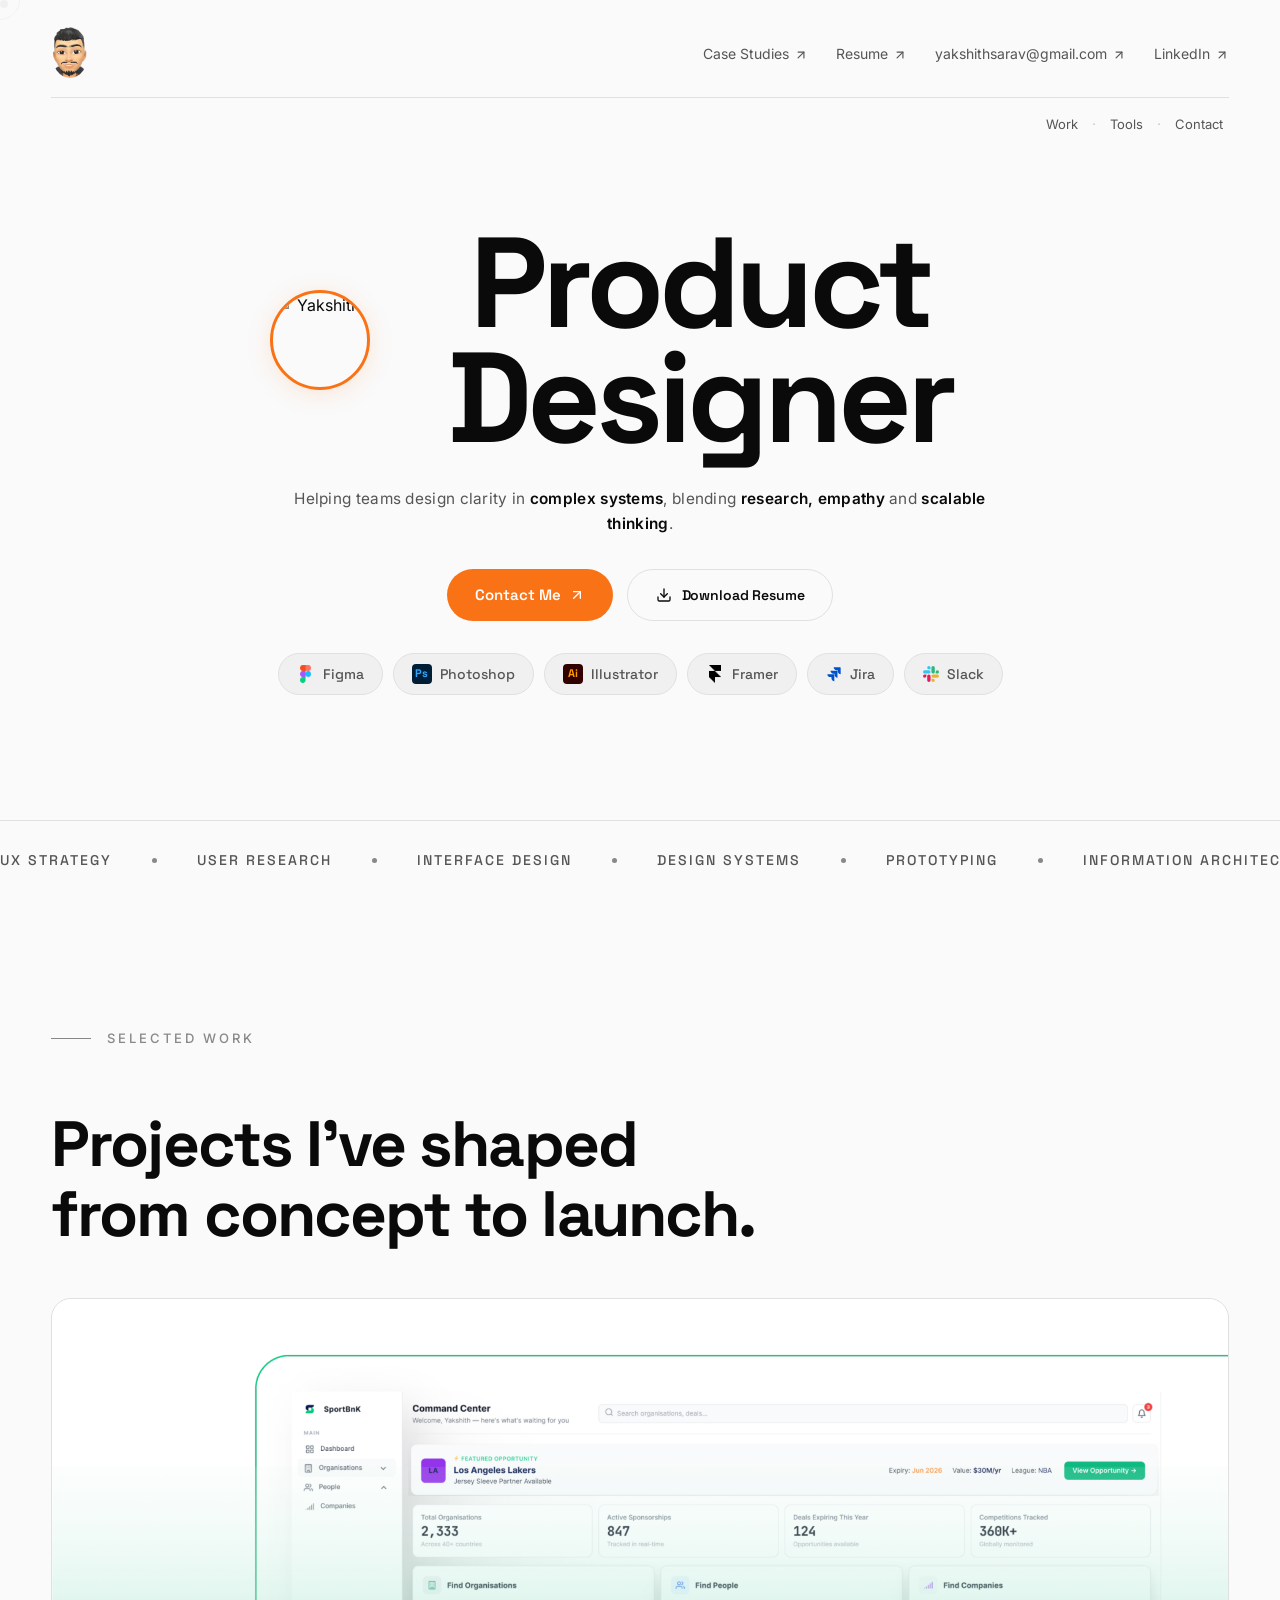
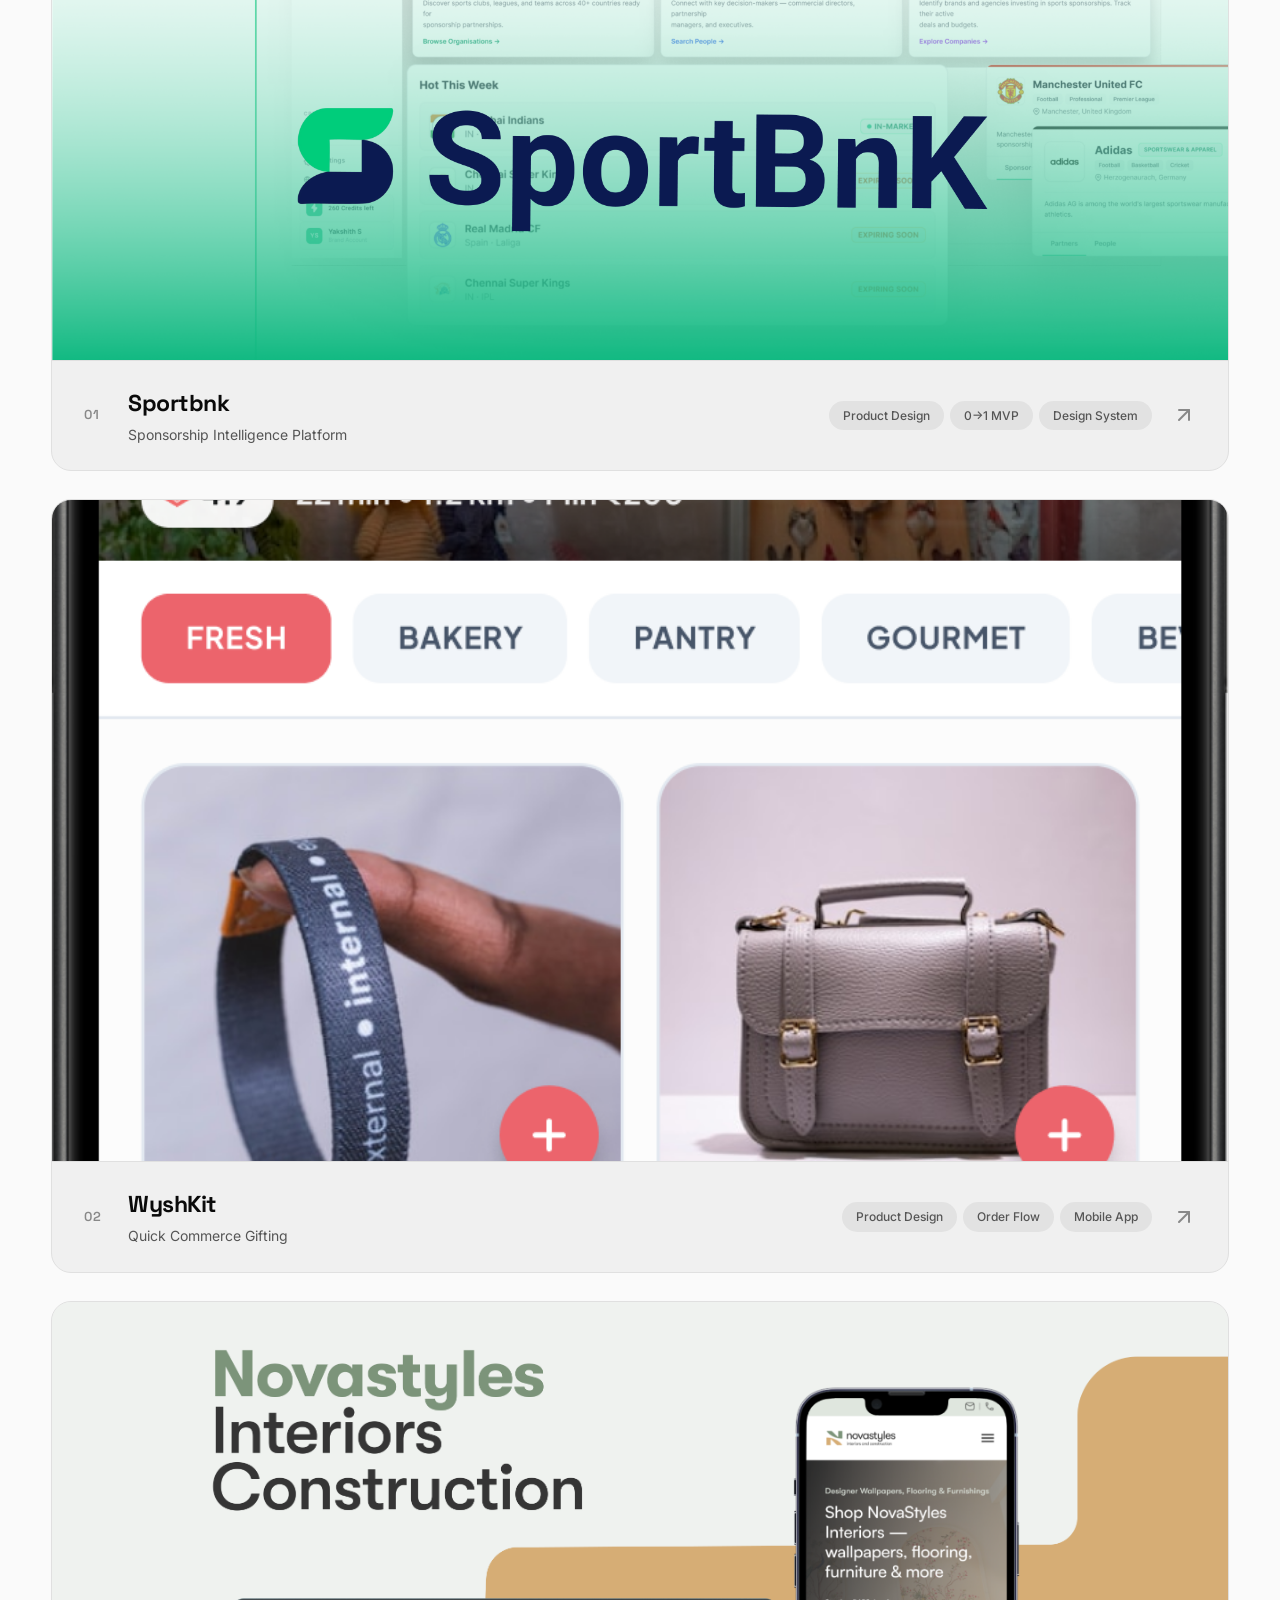
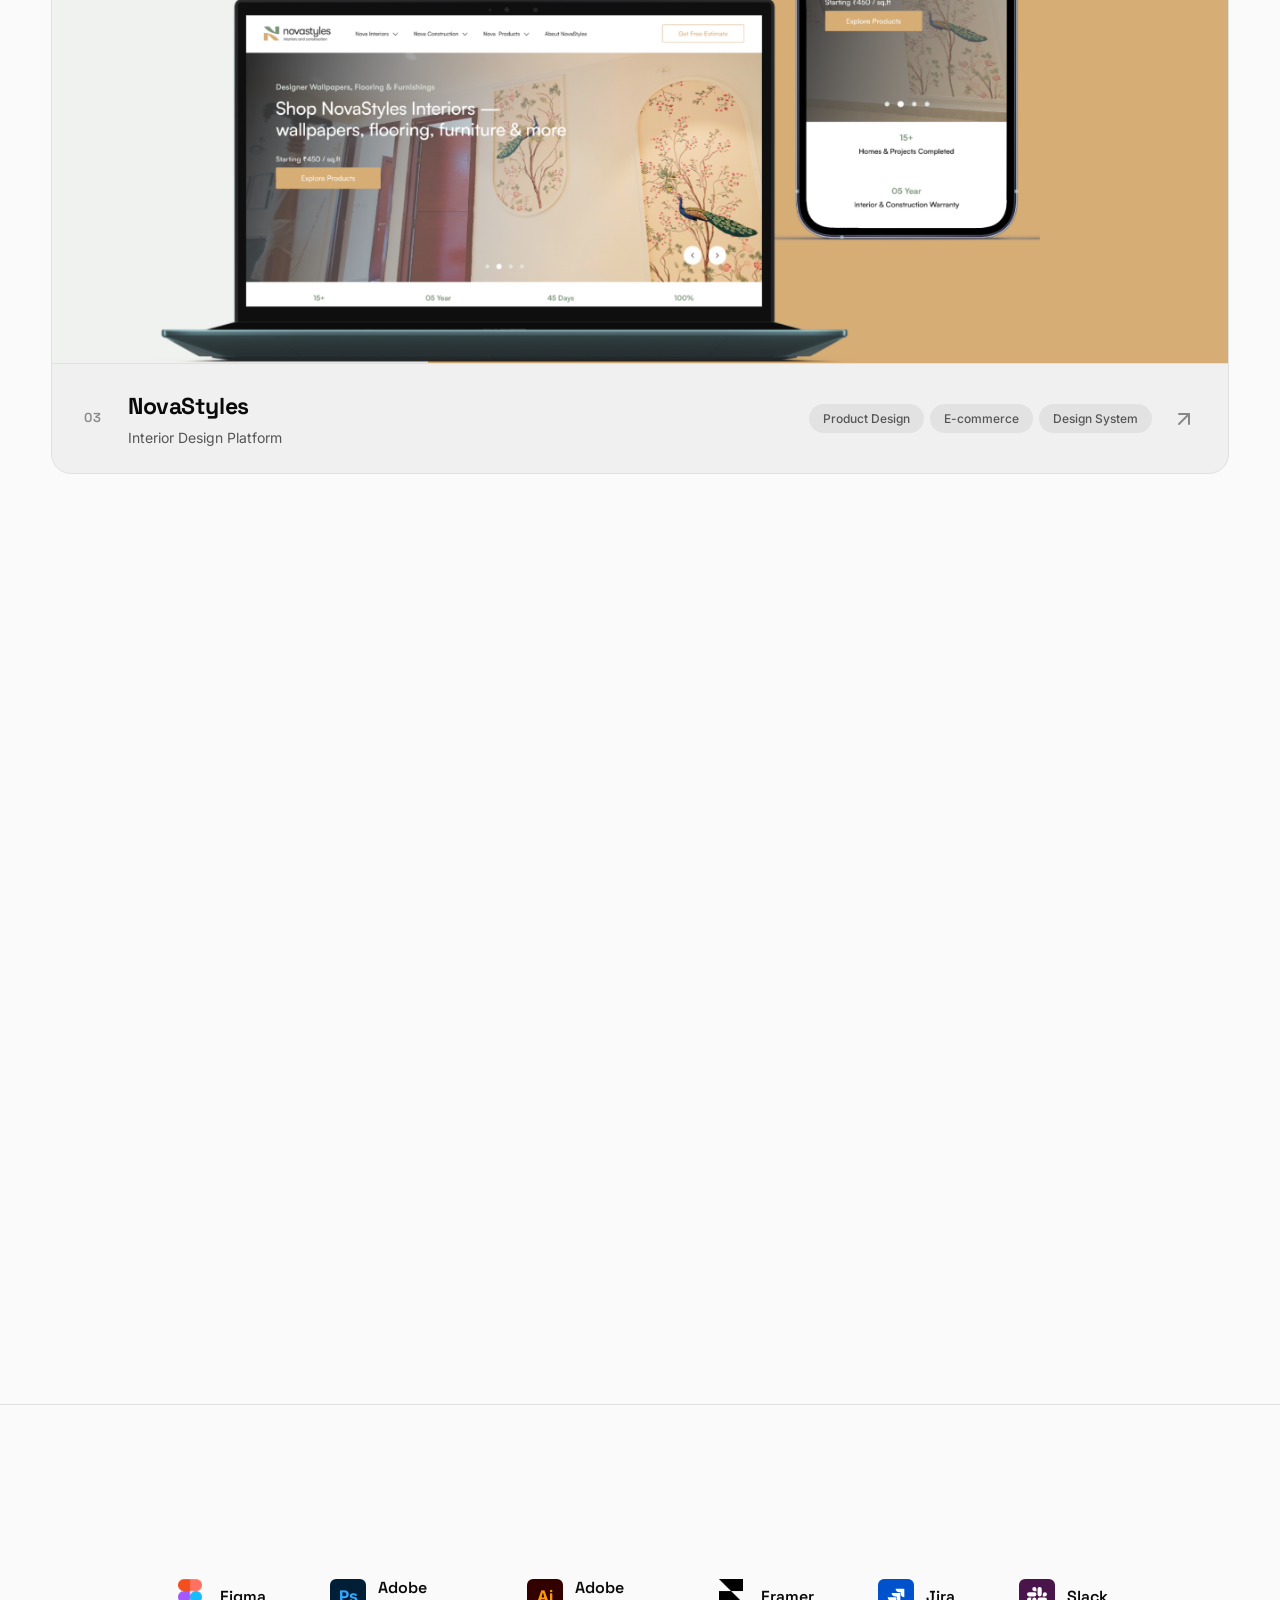
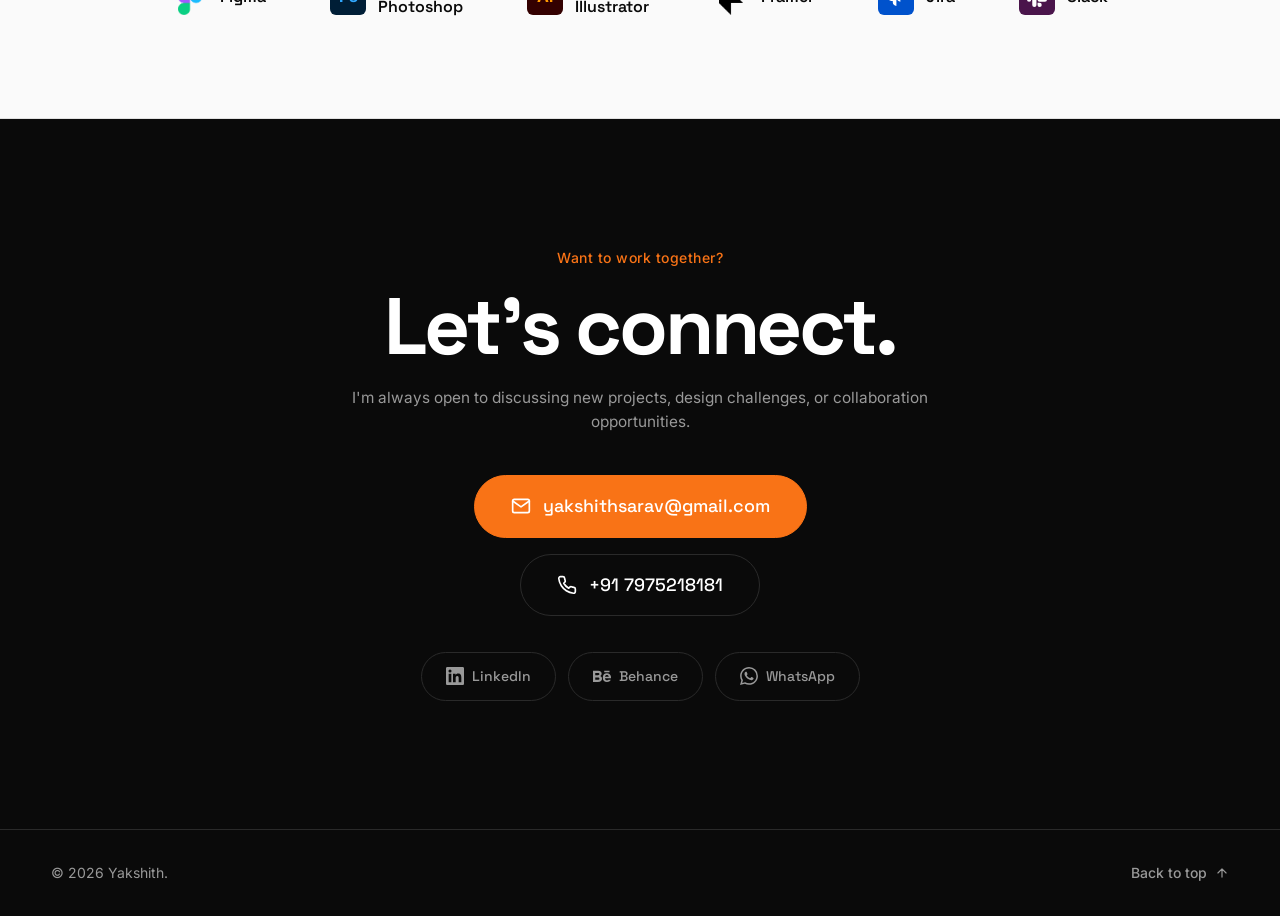
==== index.html @ ed8ef56d "feat(portfolio): overhaul redesign with minimalist layout, orange accent, inline hero, and centraliz" ====
<!DOCTYPE html>
<html lang="en">
<head>
  <meta charset="UTF-8">
  <meta name="viewport" content="width=device-width, initial-scale=1.0">
  <title>Yakshith — Product Designer</title>
  <meta name="description" content="Yakshith is a Product Designer with 2+ years of experience owning end-to-end UX for B2C platforms, dashboards, and responsive web products.">
  <meta name="keywords" content="Product Designer, UX Designer, Visual Designer, UI Designer, Yakshith, Portfolio">
  <meta name="author" content="Yakshith">

  <meta property="og:title" content="Yakshith — Product Designer">
  <meta property="og:description" content="Product Designer with 2+ years of experience in end-to-end UX for B2C platforms.">
  <meta property="og:type" content="website">

  <link rel="preconnect" href="https://fonts.googleapis.com">
  <link rel="preconnect" href="https://fonts.gstatic.com" crossorigin>
  <link href="https://fonts.googleapis.com/css2?family=Inter:wght@300;400;500;600&family=Space+Grotesk:wght@400;500;600;700&display=swap" rel="stylesheet">

  <link rel="stylesheet" href="style.css">
</head>
<body>

  <!-- Page Loader -->
  <div class="page-loader" id="pageLoader">
    <span class="page-loader__text">Yakshith.</span>
  </div>

  <!-- Custom Cursor -->
  <div class="cursor-dot" id="cursorDot"></div>
  <div class="cursor-ring" id="cursorRing"></div>

  <!-- ═══ NAVIGATION ═══ -->
  <nav class="nav" id="nav">
    <div class="container">
      <div class="nav__top">
        <div class="nav__logo-wrap">
          <a href="#" class="nav__logo" aria-label="Yakshith - Home">
            <img src="assets/Yakshith logo.png" alt="Yakshith" class="nav__logo-icon" width="38" height="38">
          </a>
          <!-- Logo Hover Popup -->
          <div class="nav__profile-popup">
            <div class="popup__header">
              <img src="assets/profile.png" alt="Yakshith" class="popup__photo">
              <div class="popup__info">
                <span class="popup__name">Yakshith</span>
                <span class="popup__role">Product Designer</span>
              </div>
            </div>
            <div class="popup__details">
              <div class="popup__detail">
                <span class="popup__detail-label">Location</span>
                <span class="popup__detail-value">Bengaluru, India</span>
              </div>
              <div class="popup__detail">
                <span class="popup__detail-label">Experience</span>
                <span class="popup__detail-value">2+ Years</span>
              </div>
            </div>
            <div class="popup__companies">
              <span class="popup__companies-label">Software Skills</span>
              <div class="popup__company-tags">
                <span>Figma</span>
                <span>Photoshop</span>
                <span>Illustrator</span>
                <span>Framer</span>
                <span>Jira</span>
                <span>Slack</span>
              </div>
            </div>
          </div>
        </div>
        <div class="nav__ctas">
          <a href="#work" class="nav__cta-link">
            Case Studies
            <svg xmlns="http://www.w3.org/2000/svg" width="14" height="14" viewBox="0 0 24 24" fill="none" stroke="currentColor" stroke-width="2" stroke-linecap="round" stroke-linejoin="round"><line x1="7" y1="17" x2="17" y2="7"/><polyline points="7 7 17 7 17 17"/></svg>
          </a>
          <a href="https://drive.google.com/file/d/1QNExzb_LPTb4QKpcmKx3EN8YPF4ycZrO/view?usp=drivesdk" target="_blank" class="nav__cta-link">
            Resume
            <svg xmlns="http://www.w3.org/2000/svg" width="14" height="14" viewBox="0 0 24 24" fill="none" stroke="currentColor" stroke-width="2" stroke-linecap="round" stroke-linejoin="round"><line x1="7" y1="17" x2="17" y2="7"/><polyline points="7 7 17 7 17 17"/></svg>
          </a>
          <a href="mailto:yakshithsarav@gmail.com" class="nav__cta-link">
            yakshithsarav@gmail.com
            <svg xmlns="http://www.w3.org/2000/svg" width="14" height="14" viewBox="0 0 24 24" fill="none" stroke="currentColor" stroke-width="2" stroke-linecap="round" stroke-linejoin="round"><line x1="7" y1="17" x2="17" y2="7"/><polyline points="7 7 17 7 17 17"/></svg>
          </a>
          <a href="https://www.linkedin.com/in/yakshith-saravu/" target="_blank" class="nav__cta-link">
            LinkedIn
            <svg xmlns="http://www.w3.org/2000/svg" width="14" height="14" viewBox="0 0 24 24" fill="none" stroke="currentColor" stroke-width="2" stroke-linecap="round" stroke-linejoin="round"><line x1="7" y1="17" x2="17" y2="7"/><polyline points="7 7 17 7 17 17"/></svg>
          </a>
        </div>
        <button class="nav__mobile-toggle" id="mobileToggle" aria-label="Toggle menu">
          <span></span><span></span><span></span>
        </button>
      </div>
      <div class="nav__secondary">
        <div class="nav__sec-spacer"></div>
        <div class="nav__sec-links">
          <a href="#work" class="nav__sec-link">Work</a>
          <span class="nav__sec-dot">·</span>
          <a href="#tools" class="nav__sec-link">Tools</a>
          <span class="nav__sec-dot">·</span>
          <a href="#contact" class="nav__sec-link">Contact</a>
        </div>
      </div>
    </div>
  </nav>

  <!-- Mobile Menu -->
  <div class="mobile-menu" id="mobileMenu">
    <a href="#work">Work</a>
    <a href="#tools">Tools</a>
    <a href="#contact">Contact</a>
    <a href="https://drive.google.com/file/d/1QNExzb_LPTb4QKpcmKx3EN8YPF4ycZrO/view?usp=drivesdk" target="_blank" class="mobile-menu__resume">
      <svg xmlns="http://www.w3.org/2000/svg" width="20" height="20" viewBox="0 0 24 24" fill="none" stroke="currentColor" stroke-width="2" stroke-linecap="round" stroke-linejoin="round"><line x1="7" y1="17" x2="17" y2="7"/><polyline points="7 7 17 7 17 17"/></svg>
      View Resume
    </a>
  </div>

  <!-- ═══ HERO SECTION ═══ -->
  <section class="hero" id="hero">
    <div class="hero__content">
      <div class="hero__intro">
        <!-- 1. Avatar + Title inline -->
        <div class="hero__headline">
          <div class="hero__avatar">
            <img src="assets/profile.png" alt="Yakshith" class="hero__avatar-img">
          </div>
          <h1 class="hero__title">Product Designer</h1>
        </div>
        <!-- 2. Paragraph -->
        <p class="hero__tagline">Helping teams design clarity in <strong>complex systems</strong>, blending <strong>research, empathy</strong> and <strong>scalable thinking</strong>.</p>
        <!-- 4. CTAs -->
        <div class="hero__ctas">
          <a href="#contact" class="hero__cta-primary">
            Contact Me
            <svg xmlns="http://www.w3.org/2000/svg" width="16" height="16" viewBox="0 0 24 24" fill="none" stroke="currentColor" stroke-width="2" stroke-linecap="round" stroke-linejoin="round"><line x1="7" y1="17" x2="17" y2="7"/><polyline points="7 7 17 7 17 17"/></svg>
          </a>
          <a href="https://drive.google.com/file/d/1QNExzb_LPTb4QKpcmKx3EN8YPF4ycZrO/view?usp=drivesdk" target="_blank" class="hero__cta-resume">
            <svg xmlns="http://www.w3.org/2000/svg" width="16" height="16" viewBox="0 0 24 24" fill="none" stroke="currentColor" stroke-width="2" stroke-linecap="round" stroke-linejoin="round"><path d="M21 15v4a2 2 0 01-2 2H5a2 2 0 01-2-2v-4"/><polyline points="7 10 12 15 17 10"/><line x1="12" y1="15" x2="12" y2="3"/></svg>
            Download Resume
          </a>
        </div>
        <!-- 5. Software Skills -->
        <div class="hero__skills-row">
          <span class="hero__skill-pill">
            <img src="from me/Figma.png" alt="" class="hero__skill-icon"> Figma
          </span>
          <span class="hero__skill-pill">
            <span class="hero__skill-badge" style="background:#001E36;"><span style="color:#31A8FF;font-weight:700;font-size:11px;">Ps</span></span>
            Photoshop
          </span>
          <span class="hero__skill-pill">
            <span class="hero__skill-badge" style="background:#330000;"><span style="color:#FF9A00;font-weight:700;font-size:11px;">Ai</span></span>
            Illustrator
          </span>
          <span class="hero__skill-pill">
            <img src="from me/framer_symbol.svg.png" alt="" class="hero__skill-icon"> Framer
          </span>
          <span class="hero__skill-pill">
            <svg class="hero__skill-svg" width="16" height="16" viewBox="0 0 24 24" fill="#0052CC"><path d="M11.53 2c0 2.4 1.97 4.35 4.35 4.35h1.78v1.7c0 2.4 1.94 4.34 4.34 4.35V2.84a.84.84 0 00-.84-.84H11.53zM6.77 7.17c0 2.39 1.97 4.34 4.35 4.34h1.78v1.71c0 2.4 1.94 4.34 4.34 4.35V7.97a.84.84 0 00-.83-.8H6.77zM2 12.31c0 2.4 1.97 4.35 4.35 4.35h1.78v1.71c.01 2.39 1.95 4.34 4.35 4.34v-9.57a.84.84 0 00-.84-.83H2z"/></svg>
            Jira
          </span>
          <span class="hero__skill-pill">
            <svg class="hero__skill-svg" width="16" height="16" viewBox="0 0 24 24"><path fill="#E01E5A" d="M5.042 15.165a2.528 2.528 0 01-2.52 2.523A2.528 2.528 0 010 15.165a2.527 2.527 0 012.522-2.52h2.52v2.52zm1.271 0a2.527 2.527 0 012.521-2.52 2.527 2.527 0 012.521 2.52v6.313A2.528 2.528 0 018.834 24a2.528 2.528 0 01-2.521-2.522v-6.313z"/><path fill="#36C5F0" d="M8.834 5.042a2.528 2.528 0 01-2.521-2.52A2.528 2.528 0 018.834 0a2.528 2.528 0 012.521 2.522v2.52H8.834zm0 1.271a2.528 2.528 0 012.521 2.521 2.528 2.528 0 01-2.521 2.521H2.522A2.528 2.528 0 010 8.834a2.528 2.528 0 012.522-2.521h6.312z"/><path fill="#2EB67D" d="M18.956 8.834a2.528 2.528 0 012.522-2.521A2.528 2.528 0 0124 8.834a2.528 2.528 0 01-2.522 2.521h-2.522V8.834zm-1.268 0a2.528 2.528 0 01-2.523 2.521 2.527 2.527 0 01-2.52-2.521V2.522A2.527 2.527 0 0115.165 0a2.528 2.528 0 012.523 2.522v6.312z"/><path fill="#ECB22E" d="M15.165 18.956a2.528 2.528 0 012.523 2.522A2.528 2.528 0 0115.165 24a2.527 2.527 0 01-2.52-2.522v-2.522h2.52zm0-1.268a2.527 2.527 0 01-2.52-2.523 2.526 2.526 0 012.52-2.52h6.313A2.527 2.527 0 0124 15.165a2.528 2.528 0 01-2.522 2.523h-6.313z"/></svg>
            Slack
          </span>
        </div>
      </div>
    </div>

    <!-- Marquee INSIDE the hero viewport -->
    <div class="hero__marquee">
      <div class="marquee__track">
        <div class="marquee__content">
          <span class="marquee__item">UX Strategy</span>
          <span class="marquee__dot"></span>
          <span class="marquee__item">User Research</span>
          <span class="marquee__dot"></span>
          <span class="marquee__item">Interface Design</span>
          <span class="marquee__dot"></span>
          <span class="marquee__item">Design Systems</span>
          <span class="marquee__dot"></span>
          <span class="marquee__item">Prototyping</span>
          <span class="marquee__dot"></span>
          <span class="marquee__item">Information Architecture</span>
          <span class="marquee__dot"></span>
          <span class="marquee__item">Usability Testing</span>
          <span class="marquee__dot"></span>
          <span class="marquee__item">Visual Design</span>
          <span class="marquee__dot"></span>
          <span class="marquee__item">Responsive Design</span>
          <span class="marquee__dot"></span>
          <span class="marquee__item">Figma</span>
          <span class="marquee__dot"></span>
        </div>
        <div class="marquee__content" aria-hidden="true">
          <span class="marquee__item">UX Strategy</span>
          <span class="marquee__dot"></span>
          <span class="marquee__item">User Research</span>
          <span class="marquee__dot"></span>
          <span class="marquee__item">Interface Design</span>
          <span class="marquee__dot"></span>
          <span class="marquee__item">Design Systems</span>
          <span class="marquee__dot"></span>
          <span class="marquee__item">Prototyping</span>
          <span class="marquee__dot"></span>
          <span class="marquee__item">Information Architecture</span>
          <span class="marquee__dot"></span>
          <span class="marquee__item">Usability Testing</span>
          <span class="marquee__dot"></span>
          <span class="marquee__item">Visual Design</span>
          <span class="marquee__dot"></span>
          <span class="marquee__item">Responsive Design</span>
          <span class="marquee__dot"></span>
          <span class="marquee__item">Figma</span>
          <span class="marquee__dot"></span>
        </div>
      </div>
    </div>
  </section>



  <!-- ═══ WORK / PROJECTS SECTION ═══ -->
  <section class="section work" id="work">
    <div class="container">
      <div class="section__label reveal">Selected Work</div>
      <h2 class="section__heading reveal reveal-delay-1">
        Projects I've shaped<br>from concept to launch.
      </h2>
    </div>

    <!-- Full-width stacked project showcase -->
    <div class="container">

      <!-- 01 — Sportbnk -->
      <a href="sportbnk.html" class="work__project reveal" id="project-sportbnk">
        <div class="work__project-thumb">
          <img src="assets/projects/sportbnk-thumb.png" alt="Sportbnk" loading="lazy">
        </div>
        <div class="work__project-meta">
          <span class="work__project-num">01</span>
          <div class="work__project-details">
            <h3 class="work__project-name">Sportbnk</h3>
            <p class="work__project-desc">Sponsorship Intelligence Platform</p>
          </div>
          <div class="work__project-tags">
            <span>Product Design</span>
            <span>0→1 MVP</span>
            <span>Design System</span>
          </div>
          <svg class="work__project-arrow" xmlns="http://www.w3.org/2000/svg" width="24" height="24" viewBox="0 0 24 24" fill="none" stroke="currentColor" stroke-width="2" stroke-linecap="round" stroke-linejoin="round"><line x1="7" y1="17" x2="17" y2="7"/><polyline points="7 7 17 7 17 17"/></svg>
        </div>
      </a>

      <!-- 02 — WyshKit -->
      <a href="wyshkit.html" class="work__project reveal" id="project-wyshkit">
        <div class="work__project-thumb">
          <img src="assets/Wyshkit/Frame 564.png" alt="WyshKit" loading="lazy">
        </div>
        <div class="work__project-meta">
          <span class="work__project-num">02</span>
          <div class="work__project-details">
            <h3 class="work__project-name">WyshKit</h3>
            <p class="work__project-desc">Quick Commerce Gifting</p>
          </div>
          <div class="work__project-tags">
            <span>Product Design</span>
            <span>Order Flow</span>
            <span>Mobile App</span>
          </div>
          <svg class="work__project-arrow" xmlns="http://www.w3.org/2000/svg" width="24" height="24" viewBox="0 0 24 24" fill="none" stroke="currentColor" stroke-width="2" stroke-linecap="round" stroke-linejoin="round"><line x1="7" y1="17" x2="17" y2="7"/><polyline points="7 7 17 7 17 17"/></svg>
        </div>
      </a>

      <!-- 03 — NovaStyles -->
      <a href="novastyles.html" class="work__project reveal" id="project-novastyles">
        <div class="work__project-thumb">
          <img src="novastyles/Frame 399.png" alt="NovaStyles" loading="lazy">
        </div>
        <div class="work__project-meta">
          <span class="work__project-num">03</span>
          <div class="work__project-details">
            <h3 class="work__project-name">NovaStyles</h3>
            <p class="work__project-desc">Interior Design Platform</p>
          </div>
          <div class="work__project-tags">
            <span>Product Design</span>
            <span>E-commerce</span>
            <span>Design System</span>
          </div>
          <svg class="work__project-arrow" xmlns="http://www.w3.org/2000/svg" width="24" height="24" viewBox="0 0 24 24" fill="none" stroke="currentColor" stroke-width="2" stroke-linecap="round" stroke-linejoin="round"><line x1="7" y1="17" x2="17" y2="7"/><polyline points="7 7 17 7 17 17"/></svg>
        </div>
      </a>

      <!-- 04 — Globethrough -->
      <a href="globethrough.html" class="work__project reveal" id="project-globethrough">
        <div class="work__project-thumb">
          <img src="from me/Globethrough/ddd.png" alt="Globethrough" loading="lazy">
        </div>
        <div class="work__project-meta">
          <span class="work__project-num">04</span>
          <div class="work__project-details">
            <h3 class="work__project-name">Globethrough</h3>
            <p class="work__project-desc">Flight Booking Experience</p>
          </div>
          <div class="work__project-tags">
            <span>User Research</span>
            <span>Booking Flow</span>
            <span>Usability Testing</span>
          </div>
          <svg class="work__project-arrow" xmlns="http://www.w3.org/2000/svg" width="24" height="24" viewBox="0 0 24 24" fill="none" stroke="currentColor" stroke-width="2" stroke-linecap="round" stroke-linejoin="round"><line x1="7" y1="17" x2="17" y2="7"/><polyline points="7 7 17 7 17 17"/></svg>
        </div>
      </a>

    </div>
  </section>

  <!-- ═══ TOOLS / SOFTWARE SECTION ═══ -->
  <section class="section tools-section" id="tools">
    <div class="container">
      <p class="tools__label reveal">Softwares I've worked on</p>
      <div class="tools__grid reveal reveal-delay-1">

        <div class="tool-item">
          <img src="from me/Figma.png" alt="Figma" class="tool-item__icon">
          <span class="tool-item__name">Figma</span>
        </div>

        <div class="tool-item">
          <div class="tool-item__badge" style="background: #001E36;">
            <span style="color: #31A8FF; font-weight: 700; font-size: 16px;">Ps</span>
          </div>
          <span class="tool-item__name">Adobe<br>Photoshop</span>
        </div>

        <div class="tool-item">
          <div class="tool-item__badge" style="background: #330000;">
            <span style="color: #FF9A00; font-weight: 700; font-size: 16px;">Ai</span>
          </div>
          <span class="tool-item__name">Adobe<br>Illustrator</span>
        </div>

        <div class="tool-item">
          <img src="from me/framer_symbol.svg.png" alt="Framer" class="tool-item__icon">
          <span class="tool-item__name">Framer</span>
        </div>

        <div class="tool-item">
          <div class="tool-item__badge" style="background: #0052CC;">
            <svg width="20" height="20" viewBox="0 0 24 24" fill="white"><path d="M11.53 2c0 2.4 1.97 4.35 4.35 4.35h1.78v1.7c0 2.4 1.94 4.34 4.34 4.35V2.84a.84.84 0 00-.84-.84H11.53zM6.77 7.17c0 2.39 1.97 4.34 4.35 4.34h1.78v1.71c0 2.4 1.94 4.34 4.34 4.35V7.97a.84.84 0 00-.83-.8H6.77zM2 12.31c0 2.4 1.97 4.35 4.35 4.35h1.78v1.71c.01 2.39 1.95 4.34 4.35 4.34v-9.57a.84.84 0 00-.84-.83H2z"/></svg>
          </div>
          <span class="tool-item__name">Jira</span>
        </div>

        <div class="tool-item">
          <div class="tool-item__badge" style="background: #4A154B;">
            <svg width="20" height="20" viewBox="0 0 24 24" fill="white"><path d="M5.042 15.165a2.528 2.528 0 01-2.52 2.523A2.528 2.528 0 010 15.165a2.527 2.527 0 012.522-2.52h2.52v2.52zm1.271 0a2.527 2.527 0 012.521-2.52 2.527 2.527 0 012.521 2.52v6.313A2.528 2.528 0 018.834 24a2.528 2.528 0 01-2.521-2.522v-6.313zM8.834 5.042a2.528 2.528 0 01-2.521-2.52A2.528 2.528 0 018.834 0a2.528 2.528 0 012.521 2.522v2.52H8.834zm0 1.271a2.528 2.528 0 012.521 2.521 2.528 2.528 0 01-2.521 2.521H2.522A2.528 2.528 0 010 8.834a2.528 2.528 0 012.522-2.521h6.312zm10.122 2.521a2.528 2.528 0 012.522-2.521A2.528 2.528 0 0124 8.834a2.528 2.528 0 01-2.522 2.521h-2.522V8.834zm-1.268 0a2.528 2.528 0 01-2.523 2.521 2.527 2.527 0 01-2.52-2.521V2.522A2.527 2.527 0 0115.165 0a2.528 2.528 0 012.523 2.522v6.312zm-2.523 10.122a2.528 2.528 0 012.523 2.522A2.528 2.528 0 0115.165 24a2.527 2.527 0 01-2.52-2.522v-2.522h2.52zm0-1.268a2.527 2.527 0 01-2.52-2.523 2.526 2.526 0 012.52-2.52h6.313A2.527 2.527 0 0124 15.165a2.528 2.528 0 01-2.522 2.523h-6.313z"/></svg>
          </div>
          <span class="tool-item__name">Slack</span>
        </div>

      </div>
    </div>
  </section>



  <!-- ═══ CONTACT SECTION ═══ -->
  <section class="section contact" id="contact">
    <div class="container">
      <div class="contact__center reveal">
        <p class="contact__label">Want to work together?</p>
        <h2 class="contact__heading">Let's connect.</h2>
        <p class="contact__sub">I'm always open to discussing new projects, design challenges, or collaboration opportunities.</p>
        <div class="contact__links">
          <a href="mailto:yakshithsarav@gmail.com" class="contact__link contact__link--primary">
            <svg xmlns="http://www.w3.org/2000/svg" width="20" height="20" viewBox="0 0 24 24" fill="none" stroke="currentColor" stroke-width="2" stroke-linecap="round" stroke-linejoin="round"><path d="M4 4h16c1.1 0 2 .9 2 2v12c0 1.1-.9 2-2 2H4c-1.1 0-2-.9-2-2V6c0-1.1.9-2 2-2z"/><polyline points="22,6 12,13 2,6"/></svg>
            yakshithsarav@gmail.com
          </a>
          <a href="tel:+917975218181" class="contact__link">
            <svg xmlns="http://www.w3.org/2000/svg" width="20" height="20" viewBox="0 0 24 24" fill="none" stroke="currentColor" stroke-width="2" stroke-linecap="round" stroke-linejoin="round"><path d="M22 16.92v3a2 2 0 01-2.18 2 19.79 19.79 0 01-8.63-3.07 19.5 19.5 0 01-6-6 19.79 19.79 0 01-3.07-8.67A2 2 0 014.11 2h3a2 2 0 012 1.72c.127.96.361 1.903.7 2.81a2 2 0 01-.45 2.11L8.09 9.91a16 16 0 006 6l1.27-1.27a2 2 0 012.11-.45c.907.339 1.85.573 2.81.7A2 2 0 0122 16.92z"/></svg>
            +91 7975218181
          </a>
        </div>
        <div class="contact__social">
          <a href="https://www.linkedin.com/in/yakshith-saravu/" target="_blank" class="contact__social-btn" aria-label="LinkedIn">
            <svg xmlns="http://www.w3.org/2000/svg" viewBox="0 0 24 24" fill="currentColor" width="20" height="20"><path d="M20.447 20.452h-3.554v-5.569c0-1.328-.027-3.037-1.852-3.037-1.853 0-2.136 1.445-2.136 2.939v5.667H9.351V9h3.414v1.561h.046c.477-.9 1.637-1.85 3.37-1.85 3.601 0 4.267 2.37 4.267 5.455v6.286zM5.337 7.433a2.062 2.062 0 01-2.063-2.065 2.064 2.064 0 112.063 2.065zm1.782 13.019H3.555V9h3.564v11.452zM22.225 0H1.771C.792 0 0 .774 0 1.729v20.542C0 23.227.792 24 1.771 24h20.451C23.2 24 24 23.227 24 22.271V1.729C24 .774 23.2 0 22.222 0h.003z"/></svg>
            LinkedIn
          </a>
          <a href="https://www.behance.net/f36yakshiths" target="_blank" class="contact__social-btn" aria-label="Behance">
            <svg xmlns="http://www.w3.org/2000/svg" viewBox="0 0 24 24" fill="currentColor" width="20" height="20"><path d="M22 7h-7V5h7v2zm1.726 10c-.442 1.297-2.029 3-5.101 3-3.074 0-5.564-1.729-5.564-5.675 0-3.91 2.325-5.92 5.466-5.92 3.082 0 4.964 1.782 5.375 4.426.078.506.109 1.188.095 2.14H15.97c.13 3.211 3.483 3.312 4.588 2.029h3.168zm-7.686-4h4.965c-.105-1.547-1.136-2.219-2.477-2.219-1.466 0-2.277.768-2.488 2.219zm-9.574 6.988H0V5.021h6.953c5.476.081 5.58 5.444 2.72 6.906 3.461 1.26 3.577 8.061-3.207 8.061zM3 11h3.584c2.508 0 2.906-3-.312-3H3v3zm3.391 3H3v3.016h3.341c3.055 0 2.868-3.016.05-3.016z"/></svg>
            Behance
          </a>
          <a href="https://wa.me/917975218181" target="_blank" class="contact__social-btn" aria-label="WhatsApp">
            <svg xmlns="http://www.w3.org/2000/svg" width="20" height="20" viewBox="0 0 24 24" fill="currentColor"><path d="M17.472 14.382c-.297-.149-1.758-.867-2.03-.967-.273-.099-.471-.148-.67.15-.197.297-.767.966-.94 1.164-.173.199-.347.223-.644.075-.297-.15-1.255-.463-2.39-1.475-.883-.788-1.48-1.761-1.653-2.059-.173-.297-.018-.458.13-.606.134-.133.298-.347.446-.52.149-.174.198-.298.298-.497.099-.198.05-.371-.025-.52-.075-.149-.669-1.612-.916-2.207-.242-.579-.487-.5-.669-.51-.173-.008-.371-.01-.57-.01-.198 0-.52.074-.792.372-.272.297-1.04 1.016-1.04 2.479 0 1.462 1.065 2.875 1.213 3.074.149.198 2.096 3.2 5.077 4.487.709.306 1.262.489 1.694.625.712.227 1.36.195 1.871.118.571-.085 1.758-.719 2.006-1.413.248-.694.248-1.289.173-1.413-.074-.124-.272-.198-.57-.347m-5.421 7.403h-.004a9.87 9.87 0 01-5.031-1.378l-.361-.214-3.741.982.998-3.648-.235-.374a9.86 9.86 0 01-1.51-5.26c.001-5.45 4.436-9.884 9.888-9.884 2.64 0 5.122 1.03 6.988 2.898a9.825 9.825 0 012.893 6.994c-.003 5.45-4.437 9.884-9.885 9.884m8.413-18.297A11.815 11.815 0 0012.05 0C5.495 0 .16 5.335.157 11.892c0 2.096.547 4.142 1.588 5.945L.057 24l6.305-1.654a11.882 11.882 0 005.683 1.448h.005c6.554 0 11.89-5.335 11.893-11.893a11.821 11.821 0 00-3.48-8.413z"/></svg>
            WhatsApp
          </a>
        </div>
      </div>
    </div>
  </section>

  <!-- ═══ FOOTER ═══ -->
  <footer class="footer">
    <div class="container">
      <span class="footer__text">© 2026 Yakshith.</span>
      <a href="#hero" class="footer__back-top">
        Back to top
        <svg xmlns="http://www.w3.org/2000/svg" width="14" height="14" viewBox="0 0 24 24" fill="none" stroke="currentColor" stroke-width="2" stroke-linecap="round" stroke-linejoin="round"><path d="M12 19V5M5 12l7-7 7 7"/></svg>
      </a>
    </div>
  </footer>

  <script src="script.js"></script>
</body>
</html>
---- style.css ----
/* ============================================
   YAKSHITH — PORTFOLIO v2
   Black & Grey, Bold Typography, Minimal
   ============================================ */

:root {
  --bg-primary: #FAFAFA;
  --bg-dark: #0A0A0A;
  --bg-card: #F0F0F0;
  --bg-card-dark: #141414;
  --text-primary: #0A0A0A;
  --text-secondary: #555555;
  --text-muted: #888888;
  --text-on-dark: #F5F5F5;
  --text-on-dark-muted: #999999;
  --border-color: #E0E0E0;
  --border-dark: #2A2A2A;
  --accent: #F97316;
  --accent-hover: #EA580C;
  --accent-glow: rgba(249, 115, 22, .15);
  --font-display: 'Space Grotesk', sans-serif;
  --font-body: 'Inter', sans-serif;
  --section-padding: clamp(80px, 10vw, 160px);
  --container-max: 1440px;
  --container-padding: clamp(20px, 4vw, 80px);
  --ease-out-expo: cubic-bezier(0.16, 1, 0.3, 1);
  --ease-out-quart: cubic-bezier(0.25, 1, 0.5, 1);
  --transition-smooth: 0.6s var(--ease-out-expo);
  --transition-fast: 0.3s var(--ease-out-quart);
}

*, *::before, *::after { margin:0; padding:0; box-sizing:border-box; }

html {
  scroll-behavior: smooth;
  font-size: 16px;
  -webkit-font-smoothing: antialiased;
  -moz-osx-font-smoothing: grayscale;
}

body {
  font-family: var(--font-body);
  font-weight: 400;
  color: var(--text-primary);
  background: var(--bg-primary);
  line-height: 1.6;
  overflow-x: hidden;
}

a { text-decoration:none; color:inherit; transition: opacity var(--transition-fast); }
a:hover { opacity: 0.7; }
img { max-width:100%; height:auto; display:block; }
ul, ol { list-style:none; }
button { border:none; background:none; cursor:pointer; font-family:inherit; }
::selection { background: var(--text-primary); color: var(--bg-primary); }

/* ── Cursor ── */
.cursor-dot {
  width:8px; height:8px;
  background: var(--text-primary);
  border-radius:50%;
  position:fixed; top:0; left:0;
  pointer-events:none; z-index:10000;
  mix-blend-mode: difference;
}
.cursor-ring {
  width:40px; height:40px;
  border:1.5px solid var(--text-primary);
  border-radius:50%;
  position:fixed; top:0; left:0;
  pointer-events:none; z-index:10000;
  transition: width .3s ease, height .3s ease, border .3s ease;
  mix-blend-mode: difference;
}
.cursor-ring.hover {
  width:60px; height:60px;
  border-color: var(--bg-primary);
  background: rgba(255,255,255,.1);
}

/* ── Layout ── */
.container {
  max-width: var(--container-max);
  margin: 0 auto;
  padding-left: var(--container-padding);
  padding-right: var(--container-padding);
}

/* ══════════════════════════════════════
   NAVIGATION
   ══════════════════════════════════════ */
.nav {
  position:fixed; top:0; left:0; right:0;
  z-index:1000; padding:24px 0;
  transition: all var(--transition-fast);
}
.nav.scrolled {
  background: rgba(250,250,250,.85);
  backdrop-filter: blur(20px);
  -webkit-backdrop-filter: blur(20px);
  padding:16px 0;
  border-bottom:1px solid var(--border-color);
}
.nav .container {
  display:flex; flex-direction:column;
}

/* Top row: logo + CTAs */
.nav__top {
  display: flex;
  align-items: center;
  justify-content: space-between;
  width: 100%;
}

/* Logo Wrapper + Popup */
.nav__logo-wrap {
  position: relative;
}
.nav__logo {
  display: inline-flex;
  align-items: center;
  line-height: 0;
}
.nav__logo:hover { opacity: 1; }
.nav__logo-icon {
  display: block;
  transition: transform var(--transition-fast);
}
.nav__logo:hover .nav__logo-icon {
  transform: scale(1.08);
}

/* Profile Popup on Logo Hover */
.nav__profile-popup {
  position: absolute;
  top: calc(100% + 12px);
  left: 0;
  width: 280px;
  background: #fff;
  border: 1px solid var(--border-color);
  border-radius: 16px;
  padding: 20px;
  box-shadow: 0 16px 48px rgba(0,0,0,.1), 0 2px 8px rgba(0,0,0,.04);
  opacity: 0;
  visibility: hidden;
  transform: translateY(8px);
  transition: all .25s var(--ease-out-quart);
  z-index: 1001;
  pointer-events: none;
}
.nav__logo-wrap:hover .nav__profile-popup {
  opacity: 1;
  visibility: visible;
  transform: translateY(0);
  pointer-events: auto;
}
.popup__header {
  display: flex;
  align-items: center;
  gap: 12px;
  margin-bottom: 16px;
  padding-bottom: 14px;
  border-bottom: 1px solid var(--border-color);
}
.popup__photo {
  width: 44px; height: 44px;
  border-radius: 50%;
  object-fit: cover;
  object-position: center top;
  filter: grayscale(100%);
  border: 1.5px solid var(--border-color);
}
.popup__info {
  display: flex;
  flex-direction: column;
}
.popup__name {
  font-family: var(--font-display);
  font-size: 15px;
  font-weight: 700;
  color: var(--text-primary);
  letter-spacing: -.02em;
}
.popup__role {
  font-size: 12px;
  font-weight: 400;
  color: var(--text-muted);
  margin-top: 1px;
}
.popup__details {
  display: flex;
  gap: 20px;
  margin-bottom: 14px;
}
.popup__detail {
  display: flex;
  flex-direction: column;
  gap: 2px;
}
.popup__detail-label {
  font-size: 10px;
  font-weight: 500;
  text-transform: uppercase;
  letter-spacing: 1.5px;
  color: var(--text-muted);
}
.popup__detail-value {
  font-size: 13px;
  font-weight: 600;
  color: var(--text-primary);
}
.popup__companies {
  padding-top: 14px;
  border-top: 1px solid var(--border-color);
}
.popup__companies-label {
  font-size: 10px;
  font-weight: 500;
  text-transform: uppercase;
  letter-spacing: 1.5px;
  color: var(--text-muted);
  display: block;
  margin-bottom: 8px;
}
.popup__company-tags {
  display: flex;
  flex-wrap: wrap;
  gap: 5px;
}
.popup__company-tags span {
  font-size: 11px;
  font-weight: 500;
  padding: 4px 10px;
  border-radius: 100px;
  background: var(--bg-card);
  color: var(--text-secondary);
}

.nav__ctas {
  display: flex;
  align-items: center;
  gap: 28px;
}
.nav__cta-link {
  font-size: 14px;
  font-weight: 400;
  color: var(--text-secondary);
  display: inline-flex;
  align-items: center;
  gap: 5px;
  transition: all var(--transition-fast);
}
.nav__cta-link:hover {
  opacity: 1;
  color: var(--text-primary);
}
.nav__cta-link svg {
  flex-shrink: 0;
  transition: transform var(--transition-fast);
}
.nav__cta-link:hover svg {
  transform: translate(2px, -2px);
}

/* Secondary row: section links — RIGHT-ALIGNED */
.nav__secondary {
  display: flex;
  align-items: center;
  justify-content: flex-end;
  margin-top: 12px;
  padding-top: 12px;
  border-top: 1px solid var(--border-color);
}
.nav__sec-spacer {
  flex: 1;
}
.nav__sec-links {
  display: flex;
  align-items: center;
  gap: 8px;
}
.nav__sec-dot {
  font-size: 14px;
  color: var(--text-muted);
  opacity: .4;
  user-select: none;
}
.nav__sec-link {
  font-size: 13px;
  font-weight: 400;
  color: var(--text-secondary);
  text-transform: none;
  letter-spacing: 0;
  padding: 4px 6px;
  transition: all var(--transition-fast);
  position: relative;
}
.nav__sec-link:hover {
  opacity: 1;
  color: var(--text-primary);
}

.nav__mobile-toggle {
  display:none; flex-direction:column; gap:6px; width:28px; padding:4px 0;
}
.nav__mobile-toggle span {
  display:block; width:100%; height:2px;
  background: var(--text-primary);
  transition: all var(--transition-fast);
}

/* Mobile Menu */
.mobile-menu {
  position:fixed; inset:0;
  background: var(--bg-primary);
  z-index:999;
  display: flex; flex-direction: column;
  justify-content: center; align-items: center;
  gap: 36px; opacity:0; pointer-events:none;
  transition: opacity var(--transition-fast);
}
.mobile-menu.active { opacity:1; pointer-events:all; }
.mobile-menu a {
  font-family: var(--font-display);
  font-size: clamp(28px, 6vw, 44px);
  font-weight:700; color: var(--text-primary);
}
.mobile-menu__resume {
  display: inline-flex !important;
  align-items: center; gap: 10px;
  font-size: clamp(18px, 3vw, 22px) !important;
  font-weight: 500 !important;
  padding: 14px 28px;
  border: 2px solid var(--text-primary);
  border-radius: 100px;
  margin-top: 12px;
}

/* ══════════════════════════════════════
   HERO SECTION
   ══════════════════════════════════════ */
.hero {
  min-height: 100vh;
  display: flex;
  flex-direction: column;
  justify-content: center;
  align-items: center;
  padding: 100px 0 0;
  position: relative;
  overflow: hidden;
}

.hero__content {
  flex: 1;
  display: flex;
  flex-direction: column;
  justify-content: center;
  align-items: center;
  padding: 0 var(--container-padding);
}

.hero__title-wrapper {
  position: relative;
  text-align: center;
  width: 100%;
}

.hero__title {
  font-family: var(--font-display);
  font-size: clamp(56px, 10vw, 140px);
  font-weight: 700;
  line-height: 0.9;
  letter-spacing: -0.04em;
  text-align: center;
  color: var(--text-primary);
  opacity: 0;
  transform: translateY(60px);
  animation: fadeInUp 1s var(--ease-out-expo) .5s forwards;
}

.hero__title-line1 {
  font-size: clamp(64px, 11vw, 170px);
  color: var(--text-primary);
  display: block;
  text-align: center;
  opacity:0; transform:translateY(60px);
  animation: fadeInUp 1s var(--ease-out-expo) .5s forwards;
}

.hero__title-line2 {
  font-size: clamp(52px, 9vw, 140px);
  color: transparent;
  -webkit-text-stroke: 2px var(--text-primary);
  display: block;
  text-align: center;
  margin-top: 0;
  opacity:0; transform:translateY(60px);
  animation: fadeInUp 1s var(--ease-out-expo) .7s forwards;
}

.hero__tagline {
  font-family: var(--font-body);
  font-size: clamp(14px, 1.2vw, 18px);
  font-weight: 400;
  color: var(--text-secondary);
  text-align: center;
  margin-top: 32px;
  letter-spacing: .3px;
  opacity:0; transform:translateY(20px);
  animation: fadeInUp .8s var(--ease-out-expo) 1s forwards;
}

/* Hero CTAs */
.hero__ctas {
  display: flex;
  align-items: center;
  justify-content: center;
  gap: 14px;
  margin-top: 32px;
  opacity:0; transform:translateY(20px);
  animation: fadeInUp .8s var(--ease-out-expo) 1.1s forwards;
}

.hero__cta-primary {
  display: inline-flex;
  align-items: center;
  gap: 8px;
  font-family: var(--font-display);
  font-size: 15px;
  font-weight: 600;
  color: #fff;
  background: var(--accent);
  padding: 14px 28px;
  border-radius: 100px;
  transition: all var(--transition-fast);
}
.hero__cta-primary:hover {
  opacity: 1;
  background: var(--accent-hover);
  transform: translateY(-2px);
  box-shadow: 0 8px 24px var(--accent-glow);
}
.hero__cta-primary svg {
  transition: transform var(--transition-fast);
}
.hero__cta-primary:hover svg {
  transform: translate(2px, -2px);
}

.hero__cta-whatsapp {
  display: inline-flex;
  align-items: center;
  justify-content: center;
  width: 48px;
  height: 48px;
  padding: 0;
  gap: 0;
  font-family: var(--font-display);
  font-size: 15px;
  font-weight: 600;
  color: var(--text-primary);
  background: transparent;
  border-radius: 50%;
  border: 1.5px solid var(--text-primary);
  transition: all var(--transition-fast);
}
.hero__cta-whatsapp:hover {
  opacity: 1;
  background: var(--text-primary);
  color: var(--bg-primary);
  transform: translateY(-2px);
}
.hero__cta-whatsapp svg {
  transition: transform var(--transition-fast);
}
.hero__cta-whatsapp:hover svg {
  fill: var(--bg-primary);
}
.hero__cta-whatsapp-text {
  display: none;
}

/* ── Marquee INSIDE Hero ── */
.hero__marquee {
  width: 100%;
  padding: 28px 0;
  border-top: 1px solid var(--border-color);
  overflow: hidden;
  margin-top: auto;
}

.marquee__track {
  display: flex;
  animation: marquee 30s linear infinite;
  width: max-content;
}

.marquee__content {
  display: flex; align-items: center;
  gap: 40px; padding-right: 40px;
  white-space: nowrap;
}

.marquee__item {
  font-family: var(--font-display);
  font-size: clamp(13px, 1.1vw, 16px);
  font-weight: 500;
  color: var(--text-secondary);
  text-transform: uppercase;
  letter-spacing: 2px;
}

.marquee__dot {
  width: 5px; height: 5px;
  border-radius: 50%;
  background: var(--text-muted);
  flex-shrink: 0;
}

@keyframes marquee {
  0% { transform: translateX(0); }
  100% { transform: translateX(-50%); }
}

@keyframes fadeInUp {
  to { opacity:1; transform:translateY(0); }
}

@keyframes photoCircleReveal {
  0% { opacity:0; transform: scale(.6); }
  100% { opacity:1; transform: scale(1); }
}

@keyframes fadeIn {
  to { opacity:1; }
}

/* ══════════════════════════════════════
   SECTION COMMONS
   ══════════════════════════════════════ */
.section {
  padding: var(--section-padding) 0;
}
.section__label {
  font-family: var(--font-body);
  font-size:13px; font-weight:500;
  text-transform:uppercase; letter-spacing:3px;
  color: var(--text-muted);
  margin-bottom:60px;
  display:flex; align-items:center; gap:16px;
}
.section__label::before {
  content:''; width:40px; height:1px;
  background: var(--text-muted);
}
.section__label--light { color: var(--text-on-dark-muted); }
.section__label--light::before { background: var(--text-on-dark-muted); }

.section__heading {
  font-family: var(--font-display);
  font-size: clamp(36px, 5vw, 72px);
  font-weight:700; letter-spacing:-.03em;
  line-height:1.1; margin-bottom:48px;
}

/* ══════════════════════════════════════
   ABOUT SECTION
   ══════════════════════════════════════ */
.about {
  background: var(--bg-dark);
  color: var(--text-on-dark);
}

/* Two-column layout: visual (circular photo + contact bar) | bio */
.about__layout {
  display: grid;
  grid-template-columns: 340px 1fr;
  gap: clamp(48px, 6vw, 100px);
  align-items: center;
}

/* Left column: Circular Photo + Contact Bar */
.about__visual {
  display: flex;
  flex-direction: column;
  align-items: center;
  gap: 32px;
}

.about__photo-circle {
  width: 280px;
  height: 280px;
  border-radius: 50%;
  overflow: hidden;
  position: relative;
  border: 3px solid rgba(255,255,255,.12);
  box-shadow:
    0 0 0 8px rgba(255,255,255,.03),
    0 24px 60px rgba(0,0,0,.4);
  transition: transform 0.6s var(--ease-out-expo), box-shadow 0.6s var(--ease-out-expo);
}
.about__photo-circle:hover {
  transform: scale(1.04);
  box-shadow:
    0 0 0 8px rgba(255,255,255,.06),
    0 32px 80px rgba(0,0,0,.5);
}
.about__photo-circle .about__photo-img {
  width: 100%;
  height: 100%;
  object-fit: cover;
  object-position: center top;
  filter: grayscale(100%) contrast(1.05);
  transition: filter .6s var(--ease-out-expo), transform .6s var(--ease-out-expo);
}
.about__photo-circle:hover .about__photo-img {
  filter: grayscale(0%) contrast(1);
  transform: scale(1.06);
}

/* Horizontal Contact Bar */
.about__contact-bar {
  display: flex;
  align-items: center;
  gap: 8px;
  flex-wrap: wrap;
  justify-content: center;
}
.about__contact-item {
  display: inline-flex;
  align-items: center;
  gap: 6px;
  font-size: 12px;
  font-weight: 500;
  color: var(--text-on-dark-muted);
  padding: 8px 16px;
  border-radius: 100px;
  border: 1px solid var(--border-dark);
  transition: all var(--transition-fast);
  white-space: nowrap;
}
.about__contact-item:hover {
  opacity: 1;
  color: #fff;
  background: rgba(255,255,255,.08);
  border-color: rgba(255,255,255,.2);
}
.about__contact-item svg {
  flex-shrink: 0;
  opacity: 0.6;
}

/* Right column: Bio */
.about__bio {
  display: flex;
  flex-direction: column;
  justify-content: center;
  gap: 24px;
  padding-top: 0;
}

.about__bio-heading {
  font-family: var(--font-display);
  font-size: clamp(28px, 3.5vw, 48px);
  font-weight: 700;
  letter-spacing: -.03em;
  line-height: 1.15;
  color: #fff;
}

.about__text {
  font-size: clamp(16px, 1.4vw, 20px);
  font-weight: 300;
  line-height: 1.7;
  color: var(--text-on-dark-muted);
  letter-spacing: -.01em;
  max-width: 540px;
}
.about__text strong {
  font-weight: 500;
  color: #fff;
}

/* ══════════════════════════════════════
   WORK / PROJECTS — 2×2 GRID
   ══════════════════════════════════════ */
.work { background: var(--bg-primary); }

.work__grid {
  display: grid;
  grid-template-columns: repeat(2, 1fr);
  gap: 28px;
}

.project-card {
  background: var(--bg-card);
  border-radius: 20px;
  overflow: hidden;
  transition: transform var(--transition-smooth), box-shadow var(--transition-smooth);
  cursor: pointer;
}
.project-card:hover {
  transform: translateY(-6px);
  box-shadow: 0 24px 60px rgba(0,0,0,.08);
}

.project-card__image {
  width: 100%;
  aspect-ratio: 4/3;
  overflow: hidden;
  background: #E0E0E0;
}
.project-card__image img {
  width:100%; height:100%; object-fit:cover;
  transition: transform .8s var(--ease-out-expo);
}
.project-card:hover .project-card__image img {
  transform: scale(1.05);
}

.project-card__content {
  padding: 24px 24px 28px;
}

.project-card__number {
  font-family: var(--font-display);
  font-size: 14px;
  font-weight: 600;
  color: var(--text-muted);
  letter-spacing: .5px;
  display: block;
  margin-bottom: 8px;
}

.project-card__title {
  font-family: var(--font-display);
  font-size: clamp(18px, 1.6vw, 22px);
  font-weight: 700;
  letter-spacing: -.02em;
  line-height: 1.25;
  margin-bottom: 16px;
  color: var(--text-primary);
}

.project-card__tags {
  display: flex;
  flex-wrap: wrap;
  gap: 6px;
  margin-bottom: 20px;
}
.project-card__tags span {
  font-size: 12px;
  font-weight: 500;
  padding: 5px 12px;
  border-radius: 100px;
  background: rgba(10,10,10,.06);
  color: var(--text-secondary);
}

.project-card__link {
  font-family: var(--font-display);
  font-size: 14px;
  font-weight: 600;
  color: var(--text-primary);
  display: inline-flex;
  align-items: center;
  gap: 6px;
  transition: gap var(--transition-fast);
}
.project-card__link:hover { opacity:1; gap:10px; }
.project-card__link svg {
  transition: transform var(--transition-fast);
}
.project-card__link:hover svg {
  transform: translate(3px, -3px);
}

/* View All Button */
.work__view-all {
  text-align: center;
  margin-top: 48px;
}
.work__view-all-btn {
  display: inline-flex;
  align-items: center;
  gap: 10px;
  font-family: var(--font-display);
  font-size: 15px;
  font-weight: 600;
  color: var(--bg-primary);
  background: var(--text-primary);
  padding: 16px 32px;
  border-radius: 100px;
  transition: all var(--transition-fast);
}
.work__view-all-btn:hover {
  opacity:1; background:#333;
  transform: translateY(-2px);
}
.work__view-all-btn svg {
  transition: transform var(--transition-fast);
}
.work__view-all-btn:hover svg {
  transform: translateX(4px);
}

/* ══════════════════════════════════════
   EXPERIENCE SECTION
   ══════════════════════════════════════ */
.experience {
  background: var(--bg-dark);
  color: var(--text-on-dark);
}
.timeline { display:grid; gap:0; }
.timeline__item {
  display:grid; grid-template-columns:200px 1fr;
  gap:60px; padding:48px 0;
  border-bottom:1px solid var(--border-dark);
  transition: all var(--transition-fast);
}
.timeline__item:first-child { border-top:1px solid var(--border-dark); }
.timeline__item:hover { padding-left:16px; }

.timeline__period {
  font-size:14px; font-weight:400;
  color: var(--text-on-dark-muted);
  padding-top:6px;
}
.timeline__content h3 {
  font-family: var(--font-display);
  font-size: clamp(22px, 2.5vw, 32px);
  font-weight:700; letter-spacing:-.02em;
  margin-bottom:6px; color:#fff;
}
.timeline__content h4 {
  font-size:15px; font-weight:400;
  color: var(--text-on-dark-muted);
  margin-bottom:16px;
}
.timeline__content p {
  font-size:16px; line-height:1.7;
  color: var(--text-on-dark-muted);
  max-width:600px;
}
.timeline__content ul { margin-top:12px; }
.timeline__content ul li {
  font-size:15px; line-height:1.7;
  color: var(--text-on-dark-muted);
  padding-left:20px; position:relative;
  margin-bottom:4px;
}
.timeline__content ul li::before {
  content:'—'; position:absolute; left:0;
  color: var(--text-on-dark-muted);
}

/* ══════════════════════════════════════
   TOOLS / SOFTWARE SECTION (NEW)
   ══════════════════════════════════════ */
.tools-section {
  background: var(--bg-primary);
  padding: clamp(60px, 8vw, 120px) 0;
  border-top: 1px solid var(--border-color);
  border-bottom: 1px solid var(--border-color);
}

.tools__label {
  font-family: var(--font-body);
  font-size: 14px;
  font-weight: 400;
  color: var(--text-muted);
  text-align: center;
  letter-spacing: 1px;
  margin-bottom: 48px;
}

.tools__grid {
  display: flex;
  justify-content: center;
  align-items: center;
  flex-wrap: wrap;
  gap: clamp(32px, 5vw, 72px);
}

.tool-item {
  display: flex;
  align-items: center;
  gap: 12px;
  transition: all var(--transition-fast);
  cursor: default;
}
.tool-item:hover {
  transform: translateY(-2px);
}

.tool-item__icon {
  width: 36px;
  height: 36px;
  flex-shrink: 0;
  border-radius: 6px;
  object-fit: contain;
}

.tool-item__badge {
  width: 36px;
  height: 36px;
  border-radius: 6px;
  display: flex;
  align-items: center;
  justify-content: center;
  flex-shrink: 0;
}

.tool-item__name {
  font-family: var(--font-display);
  font-size: 16px;
  font-weight: 600;
  color: var(--text-primary);
  line-height: 1.2;
}

/* ══════════════════════════════════════
   SKILLS SECTION — BENTO GRID
   ══════════════════════════════════════ */
.skills-v2 {
  background: var(--bg-dark);
  color: var(--text-on-dark);
}

.skills-v2 .section__label {
  color: var(--text-on-dark-muted);
}
.skills-v2 .section__label::before {
  background: var(--text-on-dark-muted);
}
.skills-v2 .section__heading {
  color: #fff;
}

.skills-bento {
  display: grid;
  grid-template-columns: 1.2fr 1fr;
  grid-template-rows: auto auto;
  gap: 20px;
}

.skills-bento__card {
  position: relative;
  background: var(--bg-card-dark);
  border-radius: 24px;
  padding: clamp(32px, 4vw, 48px);
  overflow: hidden;
  border: 1px solid var(--border-dark);
  transition: all 0.5s var(--ease-out-expo);
}
.skills-bento__card:hover {
  border-color: rgba(255,255,255,.12);
  transform: translateY(-4px);
  box-shadow: 0 24px 60px rgba(0,0,0,.3);
}

.skills-bento__card-accent {
  position: absolute;
  top: 0; left: 0; right: 0;
  height: 3px;
  border-radius: 24px 24px 0 0;
}

/* Featured card — spans both rows on the left */
.skills-bento__card--featured {
  grid-row: 1 / 3;
}
.skills-bento__card--featured .skills-bento__card-accent {
  background: linear-gradient(90deg, #E8D5B7, #B8956A);
}

/* Visual card accent */
.skills-bento__card--visual .skills-bento__card-accent {
  background: linear-gradient(90deg, #A78BFA, #7C3AED);
}

/* Collab card accent */
.skills-bento__card--collab .skills-bento__card-accent {
  background: linear-gradient(90deg, #34D399, #059669);
}

.skills-bento__card-number {
  font-family: var(--font-display);
  font-size: 13px;
  font-weight: 700;
  color: rgba(255,255,255,.2);
  letter-spacing: 2px;
  display: block;
  margin-bottom: 20px;
}

.skills-bento__card-title {
  font-family: var(--font-display);
  font-size: clamp(24px, 2.5vw, 36px);
  font-weight: 700;
  letter-spacing: -.03em;
  line-height: 1.15;
  color: #fff;
  margin-bottom: 16px;
}

.skills-bento__card-desc {
  font-size: 15px;
  font-weight: 300;
  line-height: 1.7;
  color: var(--text-on-dark-muted);
  margin-bottom: 24px;
  max-width: 400px;
}

.skills-bento__tags {
  display: flex;
  flex-wrap: wrap;
  gap: 8px;
}
.skills-bento__tags span {
  font-size: 13px;
  font-weight: 400;
  color: var(--text-on-dark-muted);
  padding: 8px 18px;
  border-radius: 100px;
  background: rgba(255,255,255,.05);
  border: 1px solid rgba(255,255,255,.06);
  transition: all var(--transition-fast);
}
.skills-bento__tags span:hover {
  background: rgba(255,255,255,.12);
  color: #fff;
  border-color: rgba(255,255,255,.15);
}

/* ══════════════════════════════════════
   EDUCATION SECTION — CREATIVE CARDS
   ══════════════════════════════════════ */
.education-v2 {
  background: var(--bg-primary);
}

.education-v2__header {
  margin-bottom: 48px;
}

.education-v2__cards {
  display: grid;
  grid-template-columns: 1fr 1fr;
  gap: 24px;
}

.education-v2__card {
  position: relative;
  background: var(--bg-card);
  border-radius: 24px;
  padding: 40px 36px;
  display: flex;
  gap: 20px;
  align-items: flex-start;
  overflow: hidden;
  border: 1px solid transparent;
  transition: all 0.5s var(--ease-out-expo);
}
.education-v2__card:hover {
  border-color: var(--border-color);
  transform: translateY(-4px);
  box-shadow: 0 24px 60px rgba(0,0,0,.06);
}

.education-v2__card-line {
  position: absolute;
  left: 0; top: 0; bottom: 0;
  width: 4px;
  border-radius: 0 4px 4px 0;
  background: linear-gradient(180deg, #E8D5B7, #B8956A);
  opacity: 0;
  transition: opacity 0.4s var(--ease-out-expo);
}
.education-v2__card:hover .education-v2__card-line {
  opacity: 1;
}

.education-v2__card-badge {
  width: 56px;
  height: 56px;
  border-radius: 16px;
  background: var(--bg-primary);
  border: 1px solid var(--border-color);
  display: flex;
  align-items: center;
  justify-content: center;
  flex-shrink: 0;
  transition: all var(--transition-fast);
}
.education-v2__card:hover .education-v2__card-badge {
  background: var(--text-primary);
  border-color: var(--text-primary);
}
.education-v2__card-badge svg {
  color: var(--text-secondary);
  transition: color var(--transition-fast);
}
.education-v2__card:hover .education-v2__card-badge svg {
  color: var(--bg-primary);
}

.education-v2__card-badge--cert {
  background: #FFF7ED;
  border-color: #FDDCAB;
}
.education-v2__card-badge--cert svg {
  color: #B8956A;
}
.education-v2__card:hover .education-v2__card-badge--cert {
  background: #B8956A;
  border-color: #B8956A;
}
.education-v2__card:hover .education-v2__card-badge--cert svg {
  color: #fff;
}

.education-v2__card-content {
  flex: 1;
  display: flex;
  flex-direction: column;
  gap: 8px;
}

.education-v2__card-type {
  font-size: 11px;
  font-weight: 600;
  text-transform: uppercase;
  letter-spacing: 2px;
  color: var(--text-muted);
}

.education-v2__card-title {
  font-family: var(--font-display);
  font-size: clamp(18px, 1.6vw, 24px);
  font-weight: 700;
  letter-spacing: -.02em;
  line-height: 1.25;
  color: var(--text-primary);
}

.education-v2__card-subtitle {
  font-size: 15px;
  font-weight: 400;
  color: var(--text-secondary);
  line-height: 1.5;
}

.education-v2__card-tags {
  display: flex;
  flex-wrap: wrap;
  gap: 6px;
  margin-top: 8px;
}
.education-v2__card-tags span {
  font-size: 12px;
  font-weight: 500;
  padding: 5px 14px;
  border-radius: 100px;
  background: rgba(10,10,10,.05);
  color: var(--text-secondary);
  transition: all var(--transition-fast);
}
.education-v2__card-tags span:hover {
  background: var(--text-primary);
  color: var(--bg-primary);
}

/* ════════════════════════════════════════
   CONTACT SECTION
   ════════════════════════════════════════ */
.contact {
  background: var(--bg-dark);
  color: var(--text-on-dark);
}
.contact__center {
  text-align: center;
  max-width: 600px;
  margin: 0 auto;
}
.contact__label {
  font-size: 14px;
  font-weight: 500;
  color: var(--accent);
  letter-spacing: .5px;
  margin-bottom: 16px;
}
.contact__heading {
  font-family: var(--font-display);
  font-size: clamp(42px, 7vw, 80px);
  font-weight: 700;
  letter-spacing: -.04em;
  line-height: 1;
  margin-bottom: 20px;
  color: #fff;
}
.contact__sub {
  font-size: clamp(15px, 1.2vw, 18px);
  color: var(--text-on-dark-muted);
  line-height: 1.6;
  margin-bottom: 40px;
}
.contact__links {
  display: flex;
  flex-direction: column;
  align-items: center;
  gap: 16px;
  margin-bottom: 36px;
}
.contact__link {
  display: inline-flex;
  align-items: center;
  gap: 12px;
  font-family: var(--font-display);
  font-size: clamp(16px, 1.4vw, 20px);
  font-weight: 500;
  color: #fff;
  padding: 16px 36px;
  border-radius: 100px;
  border: 1px solid var(--border-dark);
  transition: all var(--transition-fast);
  width: fit-content;
}
.contact__link:hover {
  opacity: 1;
  border-color: var(--accent);
  background: rgba(249, 115, 22, .08);
  transform: translateY(-2px);
}
.contact__link--primary {
  background: var(--accent);
  border-color: var(--accent);
  color: #fff;
}
.contact__link--primary:hover {
  background: var(--accent-hover);
  border-color: var(--accent-hover);
  box-shadow: 0 8px 32px var(--accent-glow);
}
.contact__social {
  display: flex;
  justify-content: center;
  gap: 12px;
}
.contact__social-btn {
  display: inline-flex;
  align-items: center;
  gap: 8px;
  padding: 12px 24px;
  border-radius: 100px;
  border: 1px solid var(--border-dark);
  color: var(--text-on-dark-muted);
  font-family: var(--font-display);
  font-size: 14px;
  font-weight: 500;
  transition: all var(--transition-fast);
}
.contact__social-btn:hover {
  opacity: 1;
  color: #fff;
  border-color: #fff;
  background: rgba(255,255,255,.06);
  transform: translateY(-2px);
}
.contact__social-btn svg {
  width: 18px; height: 18px;
  fill: currentColor;
}

/* ══════════════════════════════════════
   FOOTER
   ══════════════════════════════════════ */
.footer {
  background: var(--bg-dark);
  border-top:1px solid var(--border-dark);
  padding:32px 0;
}
.footer .container {
  display:flex; justify-content:space-between; align-items:center;
}
.footer__text {
  font-size:14px; color: var(--text-on-dark-muted);
}
.footer__back-top {
  font-size:14px; font-weight:500;
  color: var(--text-on-dark-muted);
  display:flex; align-items:center; gap:8px;
}
.footer__back-top:hover { opacity:1; color:#fff; }

/* ══════════════════════════════════════
   REVEAL ANIMATIONS
   ══════════════════════════════════════ */
.reveal {
  opacity:0; transform:translateY(40px);
  transition: opacity .8s var(--ease-out-expo), transform .8s var(--ease-out-expo);
}
.reveal.visible { opacity:1; transform:translateY(0); }
.reveal-delay-1 { transition-delay:.1s; }
.reveal-delay-2 { transition-delay:.2s; }
.reveal-delay-3 { transition-delay:.3s; }
.reveal-delay-4 { transition-delay:.4s; }

/* ══════════════════════════════════════
   PAGE LOADER
   ══════════════════════════════════════ */
.page-loader {
  position:fixed; inset:0;
  background: var(--bg-dark);
  z-index:9999;
  display:flex; align-items:center; justify-content:center;
  transition: opacity .6s ease, visibility .6s ease;
}
.page-loader.loaded { opacity:0; visibility:hidden; }
.page-loader__text {
  font-family: var(--font-display);
  font-size: clamp(24px, 4vw, 48px);
  font-weight:700; color:#fff;
  letter-spacing:-.03em;
  animation: pulse 1.5s ease-in-out infinite;
}
@keyframes pulse {
  0%, 100% { opacity:.4; }
  50% { opacity:1; }
}

/* ══════════════════════════════════════
   RESPONSIVE — TABLET
   ══════════════════════════════════════ */
@media (max-width: 1024px) {
  .about__layout {
    grid-template-columns: 1fr;
    gap: 48px;
  }
  .about__visual {
    flex-direction: row;
    align-items: center;
    gap: 32px;
  }
  .about__photo-circle {
    width: 220px;
    height: 220px;
    flex-shrink: 0;
  }

  .skills-bento {
    grid-template-columns: 1fr 1fr;
  }
  .skills-bento__card--featured {
    grid-column: 1 / -1;
    grid-row: auto;
  }

  .work__grid {
    grid-template-columns: repeat(2, 1fr);
    gap: 20px;
  }

  .timeline__item {
    grid-template-columns:1fr;
    gap:12px;
  }

  .contact__social { flex-wrap: wrap; justify-content: center; }

  .education-v2__cards { grid-template-columns:1fr; }

  .hero__title-line1 {
    font-size: clamp(56px, 10vw, 120px);
  }
  .hero__title-line2 {
    font-size: clamp(44px, 8vw, 100px);
  }

  /* WhatsApp is already icon-only at base styles */
}

/* ══════════════════════════════════════
   RESPONSIVE — MOBILE
   ══════════════════════════════════════ */
@media (max-width: 768px) {
  .nav__ctas { display:none; }
  .nav__secondary { display:none; }
  .nav__profile-popup { display:none; }
  .nav__mobile-toggle { display:flex; }

  .hero {
    padding: 80px 0 0;
    min-height: 100vh;
  }
  .hero__content { padding-bottom: 32px; }

  .hero__title-line1 {
    font-size: clamp(48px, 14vw, 80px);
  }
  .hero__title-line2 {
    font-size: clamp(36px, 10vw, 64px);
    -webkit-text-stroke-width: 1.2px;
  }
  .hero__cta-primary { padding: 12px 24px; font-size: 14px; }
  .hero__cta-whatsapp { width: 44px; height: 44px; }
  .about__visual {
    flex-direction: column;
  }
  .about__photo-circle {
    width: 200px;
    height: 200px;
  }
  .about__contact-bar {
    justify-content: center;
  }
  .about__bio-heading {
    font-size: clamp(24px, 7vw, 36px);
  }

  .work__grid {
    grid-template-columns: 1fr;
    gap: 20px;
  }

  .skills-bento { grid-template-columns:1fr; }
  .skills-bento__card--featured { grid-row: auto; }

  .tools__grid {
    gap: 24px;
    justify-content: center;
  }
  .tool-item { gap: 8px; }
  .tool-item__name { font-size: 14px; }
  .tool-item__icon { width: 28px; height: 28px; }
  .tool-item__badge { width: 28px; height: 28px; }
  .tool-item__badge span { font-size: 12px !important; }

  .marquee__content { gap:24px; padding-right:24px; }

  .contact__heading { font-size: clamp(36px, 10vw, 60px); }

  .footer .container {
    flex-direction:column; gap:16px; text-align:center;
  }

  .cursor-dot, .cursor-ring { display:none; }
  .timeline__item:hover { padding-left:0; }

  .education-v2__cards { grid-template-columns:1fr; }
  .education-v2__card { padding: 24px 20px; }
}

@media (max-width: 480px) {
  :root { --container-padding: 20px; }

  .about__photo-circle {
    width: 160px;
    height: 160px;
  }
  .about__contact-bar {
    flex-direction: column;
    align-items: stretch;
  }
  .about__contact-item {
    justify-content: center;
  }

  .project-card__content { padding: 20px 20px 24px; }

  .hero__title-line1 {
    font-size: clamp(40px, 16vw, 60px);
  }
  .hero__title-line2 {
    font-size: clamp(30px, 11vw, 48px);
  }
}

/* ══════════════════════════════════════
   CASE STUDY PAGE — GLOBALS
   ══════════════════════════════════════ */
.cs-body {
  --accent: #2DD4A8;
  --accent-dark: #1FA882;
  --accent-glow: rgba(45, 212, 168, .12);
}

/* ══════════════════════════════════════
   CASE STUDY — NAVIGATION
   ══════════════════════════════════════ */
.cs-nav {
  position: fixed; top: 0; left: 0; right: 0;
  z-index: 1000; padding: 20px 0;
  background: rgba(250,250,250,.85);
  backdrop-filter: blur(20px);
  -webkit-backdrop-filter: blur(20px);
  border-bottom: 1px solid var(--border-color);
  transition: all var(--transition-fast);
}
.cs-nav__inner {
  display: flex;
  align-items: center;
  justify-content: space-between;
}
.cs-nav__back {
  font-family: var(--font-display);
  font-size: 18px;
  font-weight: 700;
  color: var(--text-primary);
  display: inline-flex;
  align-items: center;
  gap: 10px;
  letter-spacing: -.02em;
}
.cs-nav__back:hover { opacity: .7; }
.cs-nav__back svg {
  transition: transform var(--transition-fast);
}
.cs-nav__back:hover svg {
  transform: translateX(-4px);
}
.cs-nav__links {
  display: flex;
  align-items: center;
  gap: 32px;
}
.cs-nav__link {
  font-size: 14px;
  font-weight: 400;
  color: var(--text-secondary);
  transition: all var(--transition-fast);
  position: relative;
}
.cs-nav__link::after {
  content: '';
  position: absolute;
  left: 0; bottom: -4px;
  width: 0; height: 1.5px;
  background: var(--text-primary);
  transition: width var(--transition-fast);
}
.cs-nav__link:hover { opacity: 1; color: var(--text-primary); }
.cs-nav__link:hover::after { width: 100%; }

/* ══════════════════════════════════════
   CASE STUDY — FULL-WIDTH COVER
   ══════════════════════════════════════ */
.cs-cover {
  padding-top: 80px;
  background: var(--bg-primary);
}
.cs-cover__image {
  width: 100%;
  overflow: hidden;
}
.cs-cover__image img {
  width: 100%;
  height: auto;
  display: block;
  object-fit: cover;
}

/* ══════════════════════════════════════
   CASE STUDY — PROJECT BACKGROUND
   ══════════════════════════════════════ */
.cs-background {
  padding: clamp(60px, 8vw, 100px) 0;
  background: var(--bg-primary);
  border-bottom: 1px solid var(--border-color);
}

.cs-background__layout {
  display: grid;
  grid-template-columns: 260px 1fr;
  gap: clamp(40px, 6vw, 100px);
  align-items: start;
}

.cs-background__meta {
  display: flex;
  flex-direction: column;
  gap: 0;
}

.cs-background__meta-item {
  display: flex;
  flex-direction: column;
  gap: 4px;
  padding: 20px 0;
  border-left: 3px solid var(--border-color);
  padding-left: 20px;
}
.cs-background__meta-item + .cs-background__meta-item {
  border-top: none;
}

.cs-background__meta-label {
  font-size: 12px;
  font-weight: 400;
  color: var(--text-muted);
  text-transform: none;
  letter-spacing: 0;
}

.cs-background__meta-value {
  font-family: var(--font-display);
  font-size: 16px;
  font-weight: 700;
  color: var(--text-primary);
  letter-spacing: -.01em;
}

.cs-background__content {
  display: flex;
  flex-direction: column;
  gap: 24px;
}

.cs-background__title {
  font-family: var(--font-display);
  font-size: clamp(36px, 5vw, 56px);
  font-weight: 700;
  letter-spacing: -.04em;
  line-height: 1.05;
  color: var(--text-primary);
}

.cs-background__text {
  display: flex;
  flex-direction: column;
  gap: 16px;
}
.cs-background__text p {
  font-size: 16px;
  font-weight: 300;
  line-height: 1.7;
  color: var(--text-secondary);
  max-width: 680px;
}

/* ══════════════════════════════════════
   CASE STUDY — HERO
   ══════════════════════════════════════ */
.cs-hero {
  padding: 140px 0 0;
  background: var(--bg-primary);
}
.cs-hero__breadcrumb {
  display: flex;
  align-items: center;
  gap: 8px;
  font-size: 13px;
  color: var(--text-muted);
  margin-bottom: 48px;
}
.cs-hero__breadcrumb a {
  color: var(--text-muted);
  transition: color var(--transition-fast);
}
.cs-hero__breadcrumb a:hover { color: var(--text-primary); opacity: 1; }
.cs-hero__breadcrumb span { color: var(--text-muted); }

.cs-hero__header {
  display: grid;
  grid-template-columns: 1.4fr 1fr;
  gap: 60px;
  align-items: start;
  margin-bottom: 40px;
}
.cs-hero__meta {
  display: flex;
  align-items: center;
  gap: 8px;
  margin-bottom: 20px;
}
.cs-hero__tag {
  font-size: 12px;
  font-weight: 500;
  padding: 5px 14px;
  border-radius: 100px;
  background: var(--bg-card);
  color: var(--text-secondary);
}
.cs-hero__tag--accent {
  background: var(--accent-glow);
  color: var(--accent-dark);
  border: 1px solid rgba(45,212,168,.2);
}
.cs-hero__logo {
  display: block;
  height: 48px;
  width: auto;
  margin-bottom: 20px;
  object-fit: contain;
}
.cs-hero__logo--large {
  height: 64px;
  margin-bottom: 24px;
}

/* Screen-reader only (keeps SEO h1 accessible) */
.sr-only {
  position: absolute;
  width: 1px; height: 1px;
  padding: 0; margin: -1px;
  overflow: hidden;
  clip: rect(0,0,0,0);
  white-space: nowrap;
  border: 0;
}

/* Founder credibility badge */
.cs-hero__founder {
  display: flex;
  align-items: center;
  gap: 14px;
  margin-top: 32px;
  padding: 14px 20px;
  border-radius: 14px;
  background: var(--bg-card);
  border: 1px solid var(--border-color);
  max-width: fit-content;
  transition: all var(--transition-fast);
}
.cs-hero__founder:hover {
  border-color: var(--accent);
  box-shadow: 0 4px 20px rgba(45,212,168,.08);
}
.cs-hero__founder-photo {
  width: 48px; height: 48px;
  border-radius: 50%;
  object-fit: cover;
  border: 2px solid var(--border-color);
}
.cs-hero__founder-info {
  display: flex;
  flex-direction: column;
  gap: 2px;
}
.cs-hero__founder-name {
  font-family: var(--font-display);
  font-size: 15px;
  font-weight: 600;
  color: var(--text-primary);
  letter-spacing: -.01em;
}
.cs-hero__founder-role {
  font-size: 13px;
  font-weight: 400;
  color: var(--text-secondary);
}
.cs-hero__founder-location {
  font-size: 12px;
  font-weight: 400;
  color: var(--text-muted);
}

.cs-hero__title {
  font-family: var(--font-display);
  font-size: clamp(48px, 7vw, 96px);
  font-weight: 700;
  letter-spacing: -.04em;
  line-height: .95;
  color: var(--text-primary);
  margin-bottom: 16px;
}
.cs-hero__subtitle {
  font-family: var(--font-body);
  font-size: clamp(16px, 1.4vw, 20px);
  font-weight: 400;
  color: var(--text-secondary);
  margin-bottom: 24px;
  line-height: 1.5;
}
.cs-hero__desc {
  font-size: 16px;
  font-weight: 300;
  line-height: 1.7;
  color: var(--text-secondary);
  max-width: 560px;
}

/* Hero stats */
.cs-hero__stats {
  display: grid;
  grid-template-columns: 1fr 1fr;
  gap: 32px;
  padding-top: 8px;
}
.cs-hero__stat {
  border-left: 2px solid var(--border-color);
  padding-left: 20px;
}
.cs-hero__stat-value {
  font-family: var(--font-display);
  font-size: clamp(28px, 3vw, 44px);
  font-weight: 700;
  color: var(--text-primary);
  letter-spacing: -.03em;
  line-height: 1;
  display: block;
  margin-bottom: 6px;
}
.cs-hero__stat-label {
  font-size: 13px;
  font-weight: 400;
  color: var(--text-muted);
  text-transform: uppercase;
  letter-spacing: 1px;
}

/* Hero skills */
.cs-hero__skills {
  display: flex;
  flex-wrap: wrap;
  gap: 8px;
  margin-bottom: 60px;
}
.cs-hero__skills span {
  font-size: 13px;
  font-weight: 500;
  padding: 8px 18px;
  border-radius: 100px;
  background: var(--bg-card);
  color: var(--text-secondary);
  transition: all var(--transition-fast);
}
.cs-hero__skills span:hover {
  background: var(--text-primary);
  color: var(--bg-primary);
}

/* Hero image */
.cs-hero__image {
  border-radius: 16px;
  overflow: hidden;
  border: 1px solid var(--border-color);
  box-shadow:
    0 4px 6px rgba(0,0,0,.03),
    0 24px 60px rgba(0,0,0,.06);
}
.cs-hero__image img {
  width: 100%;
  height: auto;
  display: block;
}

/* ══════════════════════════════════════
   CASE STUDY — PROCESS STRIP
   ══════════════════════════════════════ */
.cs-process {
  padding: 48px 0;
  background: var(--bg-primary);
  border-top: 1px solid var(--border-color);
  border-bottom: 1px solid var(--border-color);
}
.cs-process__track {
  display: flex;
  align-items: center;
  justify-content: center;
  gap: 0;
}
.cs-process__step {
  display: flex;
  align-items: center;
  gap: 10px;
  padding: 0 24px;
}
.cs-process__num {
  font-family: var(--font-display);
  font-size: 12px;
  font-weight: 700;
  color: var(--text-muted);
  width: 28px; height: 28px;
  border-radius: 50%;
  border: 1.5px solid var(--border-color);
  display: flex;
  align-items: center;
  justify-content: center;
}
.cs-process__step--active .cs-process__num {
  background: var(--accent);
  border-color: var(--accent);
  color: #fff;
}
.cs-process__name {
  font-size: 14px;
  font-weight: 500;
  color: var(--text-secondary);
}
.cs-process__step--active .cs-process__name {
  color: var(--text-primary);
}
.cs-process__line {
  width: 48px; height: 1px;
  background: var(--border-color);
}

/* ══════════════════════════════════════
   CASE STUDY — SECTION COMMONS
   ══════════════════════════════════════ */
.cs-section {
  padding: clamp(80px, 10vw, 140px) 0;
}
.cs-section--dark {
  background: var(--bg-dark);
  color: var(--text-on-dark);
}
.cs-section--alt {
  background: var(--bg-card);
}
.cs-section__label {
  font-family: var(--font-body);
  font-size: 13px;
  font-weight: 500;
  text-transform: uppercase;
  letter-spacing: 3px;
  color: var(--text-muted);
  margin-bottom: 20px;
  display: flex;
  align-items: center;
  gap: 12px;
}
.cs-section__label::before {
  content: '';
  width: 32px; height: 1px;
  background: var(--text-muted);
}
.cs-section__label--light { color: var(--text-on-dark-muted); }
.cs-section__label--light::before { background: var(--text-on-dark-muted); }

.cs-section__title {
  font-family: var(--font-display);
  font-size: clamp(32px, 4.5vw, 60px);
  font-weight: 700;
  letter-spacing: -.03em;
  line-height: 1.1;
  margin-bottom: 24px;
  max-width: 800px;
}
.cs-section__title--light { color: #fff; }

.cs-section__intro {
  font-size: clamp(16px, 1.3vw, 19px);
  font-weight: 300;
  line-height: 1.7;
  color: var(--text-secondary);
  max-width: 700px;
  margin-bottom: 60px;
}
.cs-section__intro--light { color: var(--text-on-dark-muted); }

/* ══════════════════════════════════════
   01 — BRIEF CARDS
   ══════════════════════════════════════ */
.cs-brief__grid {
  display: grid;
  grid-template-columns: 1fr 1fr;
  gap: 24px;
  margin-top: 48px;
}
.cs-brief__card {
  padding: 36px;
  border-radius: 16px;
  background: var(--bg-card);
  border: 1px solid var(--border-color);
}
.cs-brief__card--accent {
  background: var(--accent-glow);
  border-color: rgba(45,212,168,.2);
}
.cs-brief__card-label {
  font-size: 11px;
  font-weight: 600;
  text-transform: uppercase;
  letter-spacing: 2px;
  color: var(--text-muted);
  display: block;
  margin-bottom: 16px;
}
.cs-brief__card--accent .cs-brief__card-label {
  color: var(--accent-dark);
}
.cs-brief__card p {
  font-size: 16px;
  line-height: 1.7;
  color: var(--text-secondary);
}
.cs-brief__card--accent p {
  color: var(--text-primary);
}

/* ══════════════════════════════════════
   02 — MARKET CARDS
   ══════════════════════════════════════ */
.cs-market__grid {
  display: grid;
  grid-template-columns: repeat(3, 1fr);
  gap: 24px;
}
.cs-market__card {
  padding: 36px;
  border-radius: 16px;
  background: var(--bg-card-dark);
  border: 1px solid var(--border-dark);
  transition: all var(--transition-fast);
}
.cs-market__card:hover {
  border-color: rgba(45,212,168,.3);
  transform: translateY(-4px);
}
.cs-market__card-icon {
  width: 48px; height: 48px;
  border-radius: 12px;
  background: rgba(45,212,168,.1);
  display: flex;
  align-items: center;
  justify-content: center;
  margin-bottom: 24px;
  color: var(--accent);
}
.cs-market__card h3 {
  font-family: var(--font-display);
  font-size: 20px;
  font-weight: 700;
  color: #fff;
  margin-bottom: 12px;
  letter-spacing: -.01em;
}
.cs-market__card p {
  font-size: 15px;
  line-height: 1.7;
  color: var(--text-on-dark-muted);
}

/* ══════════════════════════════════════
   03 — USER RESEARCH QUOTES
   ══════════════════════════════════════ */
.cs-quotes__grid {
  display: grid;
  grid-template-columns: repeat(3, 1fr);
  gap: 24px;
  margin-bottom: 60px;
}
.cs-quote {
  padding: 36px;
  border-radius: 16px;
  background: var(--bg-card);
  border: 1px solid var(--border-color);
  position: relative;
  transition: all var(--transition-fast);
}
.cs-quote:hover {
  transform: translateY(-4px);
  box-shadow: 0 20px 60px rgba(0,0,0,.06);
}
.cs-quote__mark {
  font-family: var(--font-display);
  font-size: 64px;
  font-weight: 700;
  color: var(--accent);
  line-height: 1;
  margin-bottom: 8px;
  opacity: .4;
}
.cs-quote__text {
  font-size: 16px;
  font-weight: 400;
  font-style: italic;
  line-height: 1.7;
  color: var(--text-primary);
  margin-bottom: 24px;
}
.cs-quote__author {
  border-top: 1px solid var(--border-color);
  padding-top: 16px;
}
.cs-quote__role {
  font-family: var(--font-display);
  font-size: 14px;
  font-weight: 600;
  color: var(--text-primary);
  display: block;
  margin-bottom: 6px;
}
.cs-quote__insight {
  font-size: 13px;
  font-weight: 400;
  color: var(--accent-dark);
  font-style: italic;
}

/* Callout Box */
.cs-callout {
  padding: 40px;
  border-radius: 16px;
  background: var(--accent-glow);
  border: 1px solid rgba(45,212,168,.15);
}
.cs-callout--compact {
  margin-top: 40px;
  padding: 32px;
}
.cs-callout__label {
  font-family: var(--font-display);
  font-size: 16px;
  font-weight: 700;
  color: var(--text-primary);
  margin-bottom: 12px;
}
.cs-callout__text {
  font-size: 16px;
  line-height: 1.7;
  color: var(--text-secondary);
}
.cs-callout__text strong {
  color: var(--text-primary);
  font-weight: 600;
}

/* ══════════════════════════════════════
   04 — COMPETITIVE TABLE
   ══════════════════════════════════════ */
.cs-table-wrap {
  overflow-x: auto;
  border-radius: 16px;
  border: 1px solid var(--border-color);
  background: var(--bg-primary);
  margin-bottom: 0;
}
.cs-table {
  width: 100%;
  border-collapse: collapse;
}
.cs-table th {
  font-family: var(--font-display);
  font-size: 12px;
  font-weight: 600;
  text-transform: uppercase;
  letter-spacing: 1.5px;
  color: var(--text-muted);
  padding: 20px 28px;
  text-align: left;
  border-bottom: 1px solid var(--border-color);
  background: var(--bg-card);
}
.cs-table td {
  font-size: 15px;
  line-height: 1.6;
  color: var(--text-secondary);
  padding: 20px 28px;
  border-bottom: 1px solid var(--border-color);
  vertical-align: top;
}
.cs-table tr:last-child td {
  border-bottom: none;
}
.cs-table__tool {
  display: flex;
  align-items: center;
  gap: 12px;
  font-weight: 500;
  color: var(--text-primary);
  white-space: nowrap;
}
.cs-table__logo {
  width: 28px;
  height: 28px;
  object-fit: contain;
  border-radius: 4px;
  flex-shrink: 0;
}
.cs-table__logo--large {
  width: 100px;
  height: auto;
  max-height: 48px;
  border-radius: 6px;
}
.cs-table__tool--logo-only {
  justify-content: center;
  min-width: 100px;
}
.cs-table__highlight {
  background: var(--accent-glow) !important;
}
.cs-table__highlight td {
  border-bottom: none;
}
.cs-table__highlight strong {
  color: var(--text-primary);
}

/* ══════════════════════════════════════
   05 — KEY INSIGHTS
   ══════════════════════════════════════ */
.cs-insights__list {
  display: flex;
  flex-direction: column;
  gap: 0;
}
.cs-insight {
  display: grid;
  grid-template-columns: 80px 1fr;
  gap: 32px;
  padding: 48px 0;
  border-bottom: 1px solid var(--border-dark);
}
.cs-insight:first-child {
  border-top: 1px solid var(--border-dark);
}
.cs-insight__num {
  font-family: var(--font-display);
  font-size: 32px;
  font-weight: 700;
  color: var(--accent);
  opacity: .5;
  padding-top: 4px;
}
.cs-insight__source {
  font-size: 12px;
  font-weight: 500;
  text-transform: uppercase;
  letter-spacing: 1.5px;
  color: var(--accent);
  display: block;
  margin-bottom: 12px;
}
.cs-insight__content h3 {
  font-family: var(--font-display);
  font-size: clamp(20px, 2vw, 26px);
  font-weight: 700;
  color: #fff;
  letter-spacing: -.02em;
  line-height: 1.3;
  margin-bottom: 16px;
}
.cs-insight__content p {
  font-size: 16px;
  line-height: 1.7;
  color: var(--text-on-dark-muted);
  max-width: 640px;
}

/* ══════════════════════════════════════
   06 — REVENUE FLOW
   ══════════════════════════════════════ */
.cs-revenue__flow {
  display: flex;
  align-items: flex-start;
  gap: 0;
  margin-bottom: 32px;
}
.cs-revenue__step {
  flex: 1;
  padding: 32px;
  text-align: center;
  border-radius: 16px;
  background: var(--bg-card);
  border: 1px solid var(--border-color);
  position: relative;
  transition: all var(--transition-fast);
}
.cs-revenue__step:hover {
  transform: translateY(-4px);
  box-shadow: 0 16px 48px rgba(0,0,0,.06);
}
.cs-revenue__step--gate {
  border-color: var(--accent);
  background: var(--accent-glow);
}
.cs-revenue__step-num {
  font-family: var(--font-display);
  font-size: 14px;
  font-weight: 700;
  width: 32px; height: 32px;
  border-radius: 50%;
  background: var(--bg-primary);
  border: 1.5px solid var(--border-color);
  display: flex;
  align-items: center;
  justify-content: center;
  margin: 0 auto 16px;
  color: var(--text-muted);
}
.cs-revenue__step--gate .cs-revenue__step-num {
  background: var(--accent);
  border-color: var(--accent);
  color: #fff;
}
.cs-revenue__step-badge {
  font-size: 11px;
  font-weight: 600;
  text-transform: uppercase;
  letter-spacing: 1px;
  padding: 4px 12px;
  border-radius: 100px;
  display: inline-block;
  margin-bottom: 16px;
}
.cs-revenue__step-badge--free {
  background: rgba(45,212,168,.1);
  color: var(--accent-dark);
}
.cs-revenue__step-badge--paid {
  background: var(--accent);
  color: #fff;
}
.cs-revenue__step-badge--done {
  background: var(--text-primary);
  color: var(--bg-primary);
}
.cs-revenue__step h3 {
  font-family: var(--font-display);
  font-size: 18px;
  font-weight: 700;
  color: var(--text-primary);
  margin-bottom: 10px;
  letter-spacing: -.01em;
}
.cs-revenue__step p {
  font-size: 14px;
  line-height: 1.6;
  color: var(--text-secondary);
}
.cs-revenue__arrow {
  display: flex;
  align-items: center;
  padding: 0 8px;
  color: var(--text-muted);
  flex-shrink: 0;
  padding-top: 40px;
}

/* ══════════════════════════════════════
   07 — IA GRID
   ══════════════════════════════════════ */
.cs-ia__grid {
  display: flex;
  flex-direction: column;
  gap: 0;
}
.cs-ia__item {
  display: grid;
  grid-template-columns: 180px 40px 1fr;
  gap: 16px;
  align-items: center;
  padding: 28px 0;
  border-bottom: 1px solid var(--border-color);
  transition: all var(--transition-fast);
}
.cs-ia__item:first-child {
  border-top: 1px solid var(--border-color);
}
.cs-ia__item:hover {
  padding-left: 12px;
}
.cs-ia__name {
  font-family: var(--font-display);
  font-size: 18px;
  font-weight: 700;
  color: var(--text-primary);
  letter-spacing: -.01em;
}
.cs-ia__arrow {
  font-size: 20px;
  color: var(--accent);
  text-align: center;
}
.cs-ia__reason {
  font-size: 15px;
  line-height: 1.6;
  color: var(--text-secondary);
}

/* ══════════════════════════════════════
   08 — DESIGN DECISIONS
   ══════════════════════════════════════ */
.cs-decisions__list {
  display: flex;
  flex-direction: column;
  gap: 0;
}
.cs-decision {
  padding: 48px 0;
  border-bottom: 1px solid var(--border-dark);
}
.cs-decision:first-child {
  border-top: 1px solid var(--border-dark);
}
.cs-decision__header {
  display: flex;
  align-items: center;
  gap: 16px;
  margin-bottom: 16px;
}
.cs-decision__num {
  font-size: 11px;
  font-weight: 600;
  text-transform: uppercase;
  letter-spacing: 1.5px;
  color: var(--accent);
}
.cs-decision__topic {
  font-size: 11px;
  font-weight: 500;
  text-transform: uppercase;
  letter-spacing: 1.5px;
  color: var(--text-on-dark-muted);
  padding: 4px 12px;
  border-radius: 100px;
  background: rgba(255,255,255,.06);
}
.cs-decision h3 {
  font-family: var(--font-display);
  font-size: clamp(20px, 2vw, 28px);
  font-weight: 700;
  color: #fff;
  letter-spacing: -.02em;
  line-height: 1.3;
  margin-bottom: 16px;
}
.cs-decision p {
  font-size: 16px;
  line-height: 1.7;
  color: var(--text-on-dark-muted);
  max-width: 700px;
  margin-bottom: 20px;
}
.cs-decision__tradeoff {
  font-size: 14px;
  line-height: 1.6;
  color: var(--text-on-dark-muted);
  padding: 16px 20px;
  border-left: 2px solid var(--accent);
  background: rgba(255,255,255,.03);
  border-radius: 0 8px 8px 0;
  max-width: 640px;
}
.cs-decision__tradeoff strong {
  color: var(--accent);
}

/* ══════════════════════════════════════
   09 — PRODUCT SCREENS
   ══════════════════════════════════════ */
.cs-screen {
  margin-bottom: 60px;
}
.cs-screen:last-child {
  margin-bottom: 0;
}
.cs-screen__info {
  margin-bottom: 32px;
}
.cs-screen__title {
  font-family: var(--font-display);
  font-size: clamp(22px, 2vw, 28px);
  font-weight: 700;
  color: var(--text-primary);
  letter-spacing: -.02em;
  margin-bottom: 12px;
}
.cs-screen__desc {
  font-size: 16px;
  line-height: 1.7;
  color: var(--text-secondary);
  max-width: 700px;
}
.cs-screen__image {
  border-radius: 16px;
  overflow: hidden;
  border: 1px solid var(--border-color);
}
.cs-screen__image img {
  width: 100%;
  height: auto;
  display: block;
}

/* ══════════════════════════════════════
   10 — OUTCOME
   ══════════════════════════════════════ */
.cs-outcome__stats {
  display: grid;
  grid-template-columns: repeat(3, 1fr);
  gap: 32px;
  margin-bottom: 60px;
}
.cs-outcome__stat {
  border-left: 2px solid var(--accent);
  padding-left: 24px;
}
.cs-outcome__stat-value {
  font-family: var(--font-display);
  font-size: clamp(36px, 4vw, 56px);
  font-weight: 700;
  color: #fff;
  letter-spacing: -.03em;
  line-height: 1;
  display: block;
  margin-bottom: 10px;
}
.cs-outcome__stat-label {
  font-size: 14px;
  font-weight: 400;
  color: var(--text-on-dark-muted);
  line-height: 1.5;
}

.cs-outcome__results {
  display: grid;
  grid-template-columns: 1fr 1fr;
  gap: 24px;
  margin-bottom: 60px;
}
.cs-outcome__result {
  padding: 36px;
  border-radius: 16px;
  background: var(--bg-card-dark);
  border: 1px solid var(--border-dark);
}
.cs-outcome__result h3 {
  font-family: var(--font-display);
  font-size: 20px;
  font-weight: 700;
  color: #fff;
  margin-bottom: 12px;
  letter-spacing: -.01em;
}
.cs-outcome__result p {
  font-size: 15px;
  line-height: 1.7;
  color: var(--text-on-dark-muted);
}

.cs-outcome__quote {
  text-align: center;
  padding: 60px 40px;
  border-top: 1px solid var(--border-dark);
}
.cs-outcome__quote p {
  font-family: var(--font-display);
  font-size: clamp(24px, 3vw, 36px);
  font-weight: 700;
  color: #fff;
  letter-spacing: -.02em;
  line-height: 1.3;
  margin-bottom: 16px;
}
.cs-outcome__quote span {
  font-size: 16px;
  font-weight: 300;
  color: var(--text-on-dark-muted);
}

/* ══════════════════════════════════════
   NEXT PROJECT CTA
   ══════════════════════════════════════ */
.cs-next {
  padding: 80px 0;
  background: var(--bg-primary);
  border-top: 1px solid var(--border-color);
}
.cs-next__inner {
  display: flex;
  align-items: center;
  justify-content: space-between;
}
.cs-next__label {
  font-size: 13px;
  font-weight: 500;
  text-transform: uppercase;
  letter-spacing: 3px;
  color: var(--text-muted);
}
.cs-next__link {
  font-family: var(--font-display);
  font-size: clamp(24px, 3vw, 40px);
  font-weight: 700;
  color: var(--text-primary);
  display: inline-flex;
  align-items: center;
  gap: 16px;
  letter-spacing: -.02em;
  transition: all var(--transition-fast);
}
.cs-next__link:hover { opacity: 1; gap: 24px; }
.cs-next__link svg {
  transition: transform var(--transition-fast);
}
.cs-next__link:hover svg {
  transform: translateX(8px);
}

/* ══════════════════════════════════════
   CASE STUDY — RESPONSIVE TABLET
   ══════════════════════════════════════ */
@media (max-width: 1024px) {
  .cs-background__layout {
    grid-template-columns: 1fr;
    gap: 40px;
  }
  .cs-background__meta {
    flex-direction: row;
    flex-wrap: wrap;
    gap: 0;
  }
  .cs-background__meta-item {
    flex: 1;
    min-width: 140px;
  }
  .cs-hero__header {
    grid-template-columns: 1fr;
    gap: 48px;
  }
  .cs-hero__stats {
    grid-template-columns: repeat(4, 1fr);
  }
  .cs-market__grid {
    grid-template-columns: 1fr;
    gap: 16px;
  }
  .cs-quotes__grid {
    grid-template-columns: 1fr;
    gap: 16px;
  }
  .cs-brief__grid {
    grid-template-columns: 1fr;
  }
  .cs-revenue__flow {
    flex-direction: column;
    align-items: stretch;
  }
  .cs-revenue__arrow {
    justify-content: center;
    padding: 8px 0;
    transform: rotate(90deg);
  }
  .cs-insight {
    grid-template-columns: 60px 1fr;
    gap: 20px;
  }
  .cs-ia__item {
    grid-template-columns: 1fr;
    gap: 4px;
  }
  .cs-ia__arrow { display: none; }
  .cs-ia__name { font-size: 16px; }
  .cs-outcome__stats {
    grid-template-columns: 1fr;
    gap: 24px;
  }
  .cs-outcome__results {
    grid-template-columns: 1fr;
  }
  .cs-process__track {
    flex-wrap: wrap;
    gap: 8px;
    justify-content: flex-start;
  }
  .cs-process__line { width: 24px; }
}

/* ══════════════════════════════════════
   CASE STUDY — RESPONSIVE MOBILE
   ══════════════════════════════════════ */
@media (max-width: 768px) {
  .cs-cover { padding-top: 64px; }
  .cs-background__layout {
    grid-template-columns: 1fr;
    gap: 32px;
  }
  .cs-background__meta {
    flex-direction: column;
    gap: 0;
  }
  .cs-background__title {
    font-size: clamp(28px, 8vw, 40px);
  }
  .cs-nav__links { display: none; }

  .cs-hero { padding: 100px 0 0; }
  .cs-hero__title {
    font-size: clamp(40px, 12vw, 64px);
  }
  .cs-hero__stats {
    grid-template-columns: 1fr 1fr;
    gap: 24px;
  }
  .cs-hero__skills { gap: 6px; }
  .cs-hero__skills span { font-size: 12px; padding: 6px 14px; }
  .cs-hero__image {
    border-radius: 12px;
  }

  .cs-section {
    padding: clamp(60px, 8vw, 100px) 0;
  }
  .cs-section__title {
    font-size: clamp(28px, 7vw, 40px);
  }

  .cs-insight {
    grid-template-columns: 1fr;
    gap: 12px;
  }
  .cs-insight__num {
    font-size: 20px;
  }

  .cs-screen { margin-bottom: 48px; }
  .cs-screen__image { border-radius: 10px; }

  .cs-next__inner {
    flex-direction: column;
    gap: 16px;
    text-align: center;
  }
  .cs-next__link { font-size: clamp(20px, 6vw, 28px); }

  .cs-process { display: none; }

  .cs-table th,
  .cs-table td {
    padding: 14px 16px;
    font-size: 13px;
  }
  .cs-table__logo { width: 22px; height: 22px; }

  .cs-outcome__quote { padding: 40px 20px; }
  .cs-outcome__quote p {
    font-size: clamp(20px, 5vw, 28px);
  }
}

/* ══════════════════════════════════════
   NEW — BRIEF 3-COLUMN GRID & ROLE CARD
   ══════════════════════════════════════ */
.cs-brief__grid--three {
  grid-template-columns: repeat(3, 1fr);
}
.cs-brief__card--role {
  background: var(--bg-dark);
  border-color: var(--border-dark);
}
.cs-brief__card--role .cs-brief__card-label {
  color: var(--accent);
}
.cs-role-list {
  list-style: none;
  padding: 0;
  margin: 0;
  display: flex;
  flex-direction: column;
  gap: 10px;
}
.cs-role-list li {
  font-size: 15px;
  line-height: 1.5;
  color: var(--text-on-dark-muted);
  padding-left: 20px;
  position: relative;
}
.cs-role-list li::before {
  content: '→';
  position: absolute;
  left: 0;
  color: var(--accent);
  font-weight: 600;
}

/* ══════════════════════════════════════
   NEW — RESEARCH METHODS
   ══════════════════════════════════════ */
.cs-research-methods {
  display: grid;
  grid-template-columns: repeat(2, 1fr);
  gap: 24px;
  margin-bottom: 60px;
}
.cs-research-method {
  padding: 32px;
  border-radius: 16px;
  background: var(--bg-card-dark);
  border: 1px solid var(--border-dark);
  transition: all var(--transition-fast);
}
.cs-research-method:hover {
  border-color: rgba(45,212,168,.3);
  transform: translateY(-4px);
}
.cs-research-method h3 {
  font-family: var(--font-display);
  font-size: 18px;
  font-weight: 700;
  color: #fff;
  margin-bottom: 10px;
  letter-spacing: -.01em;
}
.cs-research-method p {
  font-size: 15px;
  line-height: 1.7;
  color: var(--text-on-dark-muted);
}

/* ══════════════════════════════════════
   NEW — PATTERNS
   ══════════════════════════════════════ */
.cs-patterns {
  margin-top: 20px;
}
.cs-patterns__header {
  margin-bottom: 32px;
}
.cs-patterns__header h3 {
  font-family: var(--font-display);
  font-size: clamp(22px, 2.5vw, 30px);
  font-weight: 700;
  color: #fff;
  letter-spacing: -.02em;
  margin-bottom: 12px;
}
.cs-patterns__header p {
  font-size: 16px;
  line-height: 1.7;
  color: var(--text-on-dark-muted);
  max-width: 600px;
}
.cs-patterns__grid {
  display: grid;
  grid-template-columns: repeat(3, 1fr);
  gap: 24px;
}
.cs-pattern {
  padding: 32px;
  border-radius: 16px;
  background: rgba(45,212,168,.06);
  border: 1px solid rgba(45,212,168,.12);
}
.cs-pattern__num {
  font-family: var(--font-display);
  font-size: 14px;
  font-weight: 700;
  color: var(--accent);
  display: block;
  margin-bottom: 14px;
  opacity: .6;
}
.cs-pattern h4 {
  font-family: var(--font-display);
  font-size: 18px;
  font-weight: 700;
  color: #fff;
  margin-bottom: 10px;
  letter-spacing: -.01em;
}
.cs-pattern p {
  font-size: 15px;
  line-height: 1.7;
  color: var(--text-on-dark-muted);
}

/* ══════════════════════════════════════
   NEW — MVP EXCLUSION LIST
   ══════════════════════════════════════ */
.cs-mvp-exclude {
  padding: 40px;
  border-radius: 16px;
  background: var(--bg-card-dark);
  border: 1px solid var(--border-dark);
}
.cs-mvp-exclude__title {
  font-family: var(--font-display);
  font-size: clamp(20px, 2vw, 26px);
  font-weight: 700;
  color: #fff;
  letter-spacing: -.02em;
  margin-bottom: 12px;
}
.cs-mvp-exclude__intro {
  font-size: 15px;
  line-height: 1.7;
  color: var(--text-on-dark-muted);
  margin-bottom: 32px;
  max-width: 640px;
}
.cs-mvp-exclude__grid {
  display: flex;
  flex-direction: column;
  gap: 0;
}
.cs-mvp-exclude__item {
  display: grid;
  grid-template-columns: 240px 1fr;
  gap: 24px;
  padding: 20px 0;
  border-top: 1px solid var(--border-dark);
}
.cs-mvp-exclude__item:last-child {
  padding-bottom: 0;
}
.cs-mvp-exclude__name {
  font-family: var(--font-display);
  font-size: 15px;
  font-weight: 600;
  color: #fff;
  display: flex;
  align-items: flex-start;
  gap: 10px;
}
.cs-mvp-exclude__name::before {
  content: '✕';
  color: #e74c3c;
  font-weight: 700;
  font-size: 13px;
  margin-top: 2px;
  flex-shrink: 0;
}
.cs-mvp-exclude__reason {
  font-size: 14px;
  line-height: 1.6;
  color: var(--text-on-dark-muted);
}

/* ══════════════════════════════════════
   NEW — DECISION FRAMEWORK
   ══════════════════════════════════════ */
.cs-decision__framework {
  display: grid;
  grid-template-columns: repeat(3, 1fr);
  gap: 16px;
  margin-bottom: 20px;
}
.cs-decision__block {
  padding: 20px;
  border-radius: 12px;
  background: rgba(255,255,255,.04);
  border: 1px solid rgba(255,255,255,.06);
}
.cs-decision__block-label {
  font-size: 11px;
  font-weight: 600;
  text-transform: uppercase;
  letter-spacing: 1.5px;
  color: var(--accent);
  display: block;
  margin-bottom: 10px;
}
.cs-decision__block p {
  font-size: 15px;
  line-height: 1.6;
  color: var(--text-on-dark-muted);
  margin-bottom: 0;
}

/* ══════════════════════════════════════
   NEW — OUTCOME 4-COLUMN GRID
   ══════════════════════════════════════ */
.cs-outcome__results--four {
  grid-template-columns: repeat(2, 1fr);
}

/* ══════════════════════════════════════
   NEW — WHAT'S NEXT SECTION
   ══════════════════════════════════════ */
.cs-whats-next__grid {
  display: grid;
  grid-template-columns: repeat(2, 1fr);
  gap: 24px;
}
.cs-whats-next__item {
  padding: 36px;
  border-radius: 16px;
  background: var(--bg-primary);
  border: 1px solid var(--border-color);
  transition: all var(--transition-fast);
}
.cs-whats-next__item:hover {
  transform: translateY(-4px);
  box-shadow: 0 20px 60px rgba(0,0,0,.06);
}
.cs-whats-next__icon {
  width: 44px;
  height: 44px;
  border-radius: 12px;
  background: var(--accent-glow);
  border: 1px solid rgba(45,212,168,.15);
  display: flex;
  align-items: center;
  justify-content: center;
  margin-bottom: 20px;
  color: var(--accent-dark);
}
.cs-whats-next__item h3 {
  font-family: var(--font-display);
  font-size: 18px;
  font-weight: 700;
  color: var(--text-primary);
  margin-bottom: 10px;
  letter-spacing: -.01em;
}
.cs-whats-next__item p {
  font-size: 15px;
  line-height: 1.7;
  color: var(--text-secondary);
}

/* ══════════════════════════════════════
   NEW COMPONENTS — RESPONSIVE
   ══════════════════════════════════════ */
@media (max-width: 1024px) {
  .cs-brief__grid--three {
    grid-template-columns: 1fr;
  }
  .cs-research-methods {
    grid-template-columns: 1fr;
    gap: 16px;
  }
  .cs-patterns__grid {
    grid-template-columns: 1fr;
    gap: 16px;
  }
  .cs-mvp-exclude__item {
    grid-template-columns: 1fr;
    gap: 8px;
  }
  .cs-decision__framework {
    grid-template-columns: 1fr;
    gap: 12px;
  }
  .cs-whats-next__grid {
    grid-template-columns: 1fr;
    gap: 16px;
  }
  .cs-outcome__results--four {
    grid-template-columns: 1fr;
  }
}

@media (max-width: 768px) {
  .cs-mvp-exclude {
    padding: 24px;
  }
  .cs-mvp-exclude__name {
    font-size: 14px;
  }
  .cs-decision__block {
    padding: 16px;
  }
  .cs-whats-next__item {
    padding: 28px;
  }
}

/* ══════════════════════════════════════
   HERO — INTRO WRAPPER & AVATAR
   ══════════════════════════════════════ */
.hero__intro {
  display: flex;
  flex-direction: column;
  align-items: center;
  text-align: center;
  max-width: 740px;
  margin: 0 auto;
}
/* Hero Headline — avatar + title inline */
.hero__headline {
  display: flex;
  align-items: center;
  justify-content: center;
  gap: 20px;
  opacity: 0;
  transform: translateY(40px);
  animation: fadeInUp 1s var(--ease-out-expo) .3s forwards;
}
.hero__avatar {
  width: 100px;
  height: 100px;
  border-radius: 50%;
  overflow: hidden;
  border: 3px solid var(--accent);
  box-shadow: 0 4px 24px var(--accent-glow);
  flex-shrink: 0;
}
.hero__avatar-img {
  width: 100%;
  height: 100%;
  object-fit: cover;
  object-position: center top;
}

/* ══════════════════════════════════════
   HERO — SKILL PILLS
   ══════════════════════════════════════ */
.hero__skills-row {
  display: flex;
  flex-wrap: wrap;
  justify-content: center;
  gap: 10px;
  margin-top: 32px;
  opacity: 0;
  transform: translateY(20px);
  animation: fadeInUp .8s var(--ease-out-expo) .9s forwards;
}
.hero__skill-pill {
  display: inline-flex;
  align-items: center;
  gap: 8px;
  font-family: var(--font-display);
  font-size: 14px;
  font-weight: 500;
  color: var(--text-secondary);
  padding: 9px 18px;
  border-radius: 100px;
  background: var(--bg-card);
  border: 1px solid var(--border-color);
  transition: all var(--transition-fast);
  cursor: default;
}
.hero__skill-pill:hover {
  background: var(--text-primary);
  color: var(--bg-primary);
  border-color: var(--text-primary);
  transform: translateY(-2px);
  box-shadow: 0 8px 24px rgba(0,0,0,.12);
}
.hero__skill-icon {
  width: 18px;
  height: 18px;
  object-fit: contain;
  border-radius: 3px;
  flex-shrink: 0;
}
.hero__skill-badge {
  width: 20px;
  height: 20px;
  border-radius: 4px;
  display: inline-flex;
  align-items: center;
  justify-content: center;
  flex-shrink: 0;
}
.hero__skill-svg {
  flex-shrink: 0;
}
.hero__skill-pill:hover .hero__skill-icon {
  filter: brightness(10);
}
.hero__skill-pill:hover .hero__skill-badge {
  opacity: .85;
}
.hero__skill-pill:hover .hero__skill-svg {
  filter: brightness(10);
}

/* ══════════════════════════════════════
   WORK — HORIZONTAL SCROLL
   ══════════════════════════════════════ */
.work__scroll {
  width: 100%;
  overflow-x: auto;
  overflow-y: visible;
  -webkit-overflow-scrolling: touch;
  scrollbar-width: none;
  padding-bottom: 24px;
}
.work__scroll::-webkit-scrollbar {
  display: none;
}
.work__scroll-track {
  display: flex;
  gap: 28px;
  padding: 0 max(24px, calc((100vw - var(--container-width)) / 2));
  width: max-content;
}

.work__card {
  width: clamp(320px, 30vw, 420px);
  background: var(--bg-card);
  border-radius: 20px;
  overflow: hidden;
  flex-shrink: 0;
  border: 1px solid var(--border-color);
  transition: transform var(--transition-smooth), box-shadow var(--transition-smooth);
  cursor: pointer;
}
.work__card:hover {
  opacity: 1;
  transform: translateY(-8px);
  box-shadow: 0 28px 64px rgba(0,0,0,.1);
}
.work__card-image {
  width: 100%;
  aspect-ratio: 16 / 10;
  overflow: hidden;
  background: #E8E8E8;
}
.work__card-image img {
  width: 100%;
  height: 100%;
  object-fit: cover;
  transition: transform .8s var(--ease-out-expo);
}
.work__card:hover .work__card-image img {
  transform: scale(1.06);
}
.work__card-info {
  padding: 24px 24px 28px;
}
.work__card-number {
  font-family: var(--font-display);
  font-size: 13px;
  font-weight: 600;
  color: var(--text-muted);
  letter-spacing: .5px;
  display: block;
  margin-bottom: 8px;
}
.work__card-title {
  font-family: var(--font-display);
  font-size: clamp(18px, 1.6vw, 22px);
  font-weight: 700;
  letter-spacing: -.02em;
  line-height: 1.25;
  color: var(--text-primary);
  margin-bottom: 4px;
}
.work__card-subtitle {
  font-size: 14px;
  font-weight: 400;
  color: var(--text-secondary);
  margin-bottom: 16px;
}
.work__card-tags {
  display: flex;
  flex-wrap: wrap;
  gap: 6px;
}
.work__card-tags span {
  font-size: 12px;
  font-weight: 500;
  padding: 5px 12px;
  border-radius: 100px;
  background: rgba(10,10,10,.06);
  color: var(--text-secondary);
  transition: all var(--transition-fast);
}
.work__card:hover .work__card-tags span {
  background: rgba(10,10,10,.1);
}

/* ══════════════════════════════════════
   NEW ELEMENTS — RESPONSIVE TABLET
   ══════════════════════════════════════ */
@media (max-width: 1024px) {
  .hero__title {
    font-size: clamp(48px, 10vw, 100px) !important;
  }
  .work__card {
    width: clamp(300px, 40vw, 380px);
  }
}

/* ══════════════════════════════════════
   NEW ELEMENTS — RESPONSIVE MOBILE
   ══════════════════════════════════════ */
@media (max-width: 768px) {
  .hero__avatar {
    width: 64px;
    height: 64px;
    margin-bottom: 28px;
  }
  .hero__title {
    font-size: clamp(40px, 14vw, 72px) !important;
  }
  .hero__tagline {
    font-size: clamp(13px, 3.5vw, 16px) !important;
    margin-top: 24px !important;
  }
  .hero__skills-row {
    gap: 8px;
    margin-top: 24px;
  }
  .hero__skill-pill {
    font-size: 12px;
    padding: 7px 14px;
    gap: 6px;
  }
  .hero__skill-icon {
    width: 14px;
    height: 14px;
  }
  .hero__skill-badge {
    width: 16px;
    height: 16px;
  }
  .work__scroll-track {
    gap: 16px;
  }
  .work__card {
    width: clamp(280px, 75vw, 340px);
  }
  .work__card-info {
    padding: 20px 20px 24px;
  }
}

@media (max-width: 480px) {
  .hero__avatar {
    width: 56px;
    height: 56px;
  }
  .hero__title {
    font-size: clamp(36px, 16vw, 56px) !important;
  }
  .hero__skill-pill {
    font-size: 11px;
    padding: 6px 12px;
  }
  .work__card {
    width: clamp(260px, 80vw, 320px);
  }
}

/* ══════════════════════════════════════
   NAV LOGO — PNG AVATAR
   ══════════════════════════════════════ */
.nav__logo-icon {
  border-radius: 50%;
  object-fit: cover;
}

/* ══════════════════════════════════════
   HERO — DOWNLOAD RESUME CTA
   ══════════════════════════════════════ */
.hero__cta-resume {
  display: inline-flex;
  align-items: center;
  gap: 10px;
  font-family: var(--font-display);
  font-size: 14px;
  font-weight: 600;
  letter-spacing: -.01em;
  padding: 14px 28px;
  border-radius: 100px;
  color: var(--text-primary);
  background: transparent;
  border: 1.5px solid var(--border-color);
  transition: all var(--transition-fast);
  cursor: pointer;
}
.hero__cta-resume:hover {
  opacity: 1;
  background: var(--text-primary);
  color: var(--bg-primary);
  border-color: var(--text-primary);
  transform: translateY(-2px);
  box-shadow: 0 8px 24px rgba(0,0,0,.12);
}
.hero__cta-resume:hover svg {
  stroke: var(--bg-primary);
}

/* ══════════════════════════════════════
   HERO — TAGLINE BOLD KEYWORDS
   ══════════════════════════════════════ */
.hero__tagline strong {
  color: var(--text-primary);
  font-weight: 600;
}

/* ══════════════════════════════════════
   WORK — FULL-WIDTH STACKED PROJECTS
   ══════════════════════════════════════ */
.work__project {
  display: block;
  border-radius: 20px;
  overflow: hidden;
  background: var(--bg-card);
  border: 1px solid var(--border-color);
  margin-bottom: 28px;
  transition: transform var(--transition-smooth), box-shadow var(--transition-smooth);
  cursor: pointer;
}
.work__project:last-child {
  margin-bottom: 0;
}
.work__project:hover {
  opacity: 1;
  transform: translateY(-6px);
  box-shadow: 0 32px 72px rgba(0,0,0,.1);
}
.work__project-thumb {
  width: 100%;
  aspect-ratio: 16 / 9;
  overflow: hidden;
  background: #E8E8E8;
}
.work__project-thumb img {
  width: 100%;
  height: 100%;
  object-fit: cover;
  transition: transform 1s var(--ease-out-expo);
}
.work__project:hover .work__project-thumb img {
  transform: scale(1.04);
}
.work__project-meta {
  display: flex;
  align-items: center;
  gap: 20px;
  padding: 24px 32px;
  border-top: 1px solid var(--border-color);
}
.work__project-num {
  font-family: var(--font-display);
  font-size: 13px;
  font-weight: 600;
  color: var(--text-muted);
  letter-spacing: .5px;
  flex-shrink: 0;
  min-width: 24px;
}
.work__project-details {
  flex: 1;
  min-width: 0;
}
.work__project-name {
  font-family: var(--font-display);
  font-size: clamp(18px, 1.8vw, 24px);
  font-weight: 700;
  letter-spacing: -.02em;
  color: var(--text-primary);
  margin-bottom: 2px;
}
.work__project-desc {
  font-size: 14px;
  color: var(--text-secondary);
  font-weight: 400;
}
.work__project-tags {
  display: flex;
  flex-wrap: wrap;
  gap: 6px;
  flex-shrink: 0;
}
.work__project-tags span {
  font-size: 12px;
  font-weight: 500;
  padding: 5px 14px;
  border-radius: 100px;
  background: rgba(10,10,10,.06);
  color: var(--text-secondary);
  transition: all var(--transition-fast);
}
.work__project:hover .work__project-tags span {
  background: rgba(10,10,10,.1);
}
.work__project-arrow {
  flex-shrink: 0;
  color: var(--text-muted);
  transition: all var(--transition-fast);
}
.work__project:hover .work__project-arrow {
  color: var(--text-primary);
  transform: translate(4px, -4px);
}

/* ══════════════════════════════════════
   STACKED PROJECTS — RESPONSIVE
   ══════════════════════════════════════ */
@media (max-width: 768px) {
  .work__project {
    border-radius: 14px;
    margin-bottom: 20px;
  }
  .work__project-thumb {
    aspect-ratio: 16 / 10;
  }
  .work__project-meta {
    flex-wrap: wrap;
    padding: 18px 20px;
    gap: 12px;
  }
  .work__project-tags {
    width: 100%;
    order: 4;
  }
  .work__project-arrow {
    margin-left: auto;
  }
  .hero__cta-resume {
    font-size: 13px;
    padding: 12px 22px;
  }
}

@media (max-width: 480px) {
  .work__project-meta {
    padding: 14px 16px;
    gap: 8px;
  }
  .work__project-name {
    font-size: 16px;
  }
  .work__project-tags span {
    font-size: 11px;
    padding: 4px 10px;
  }
}
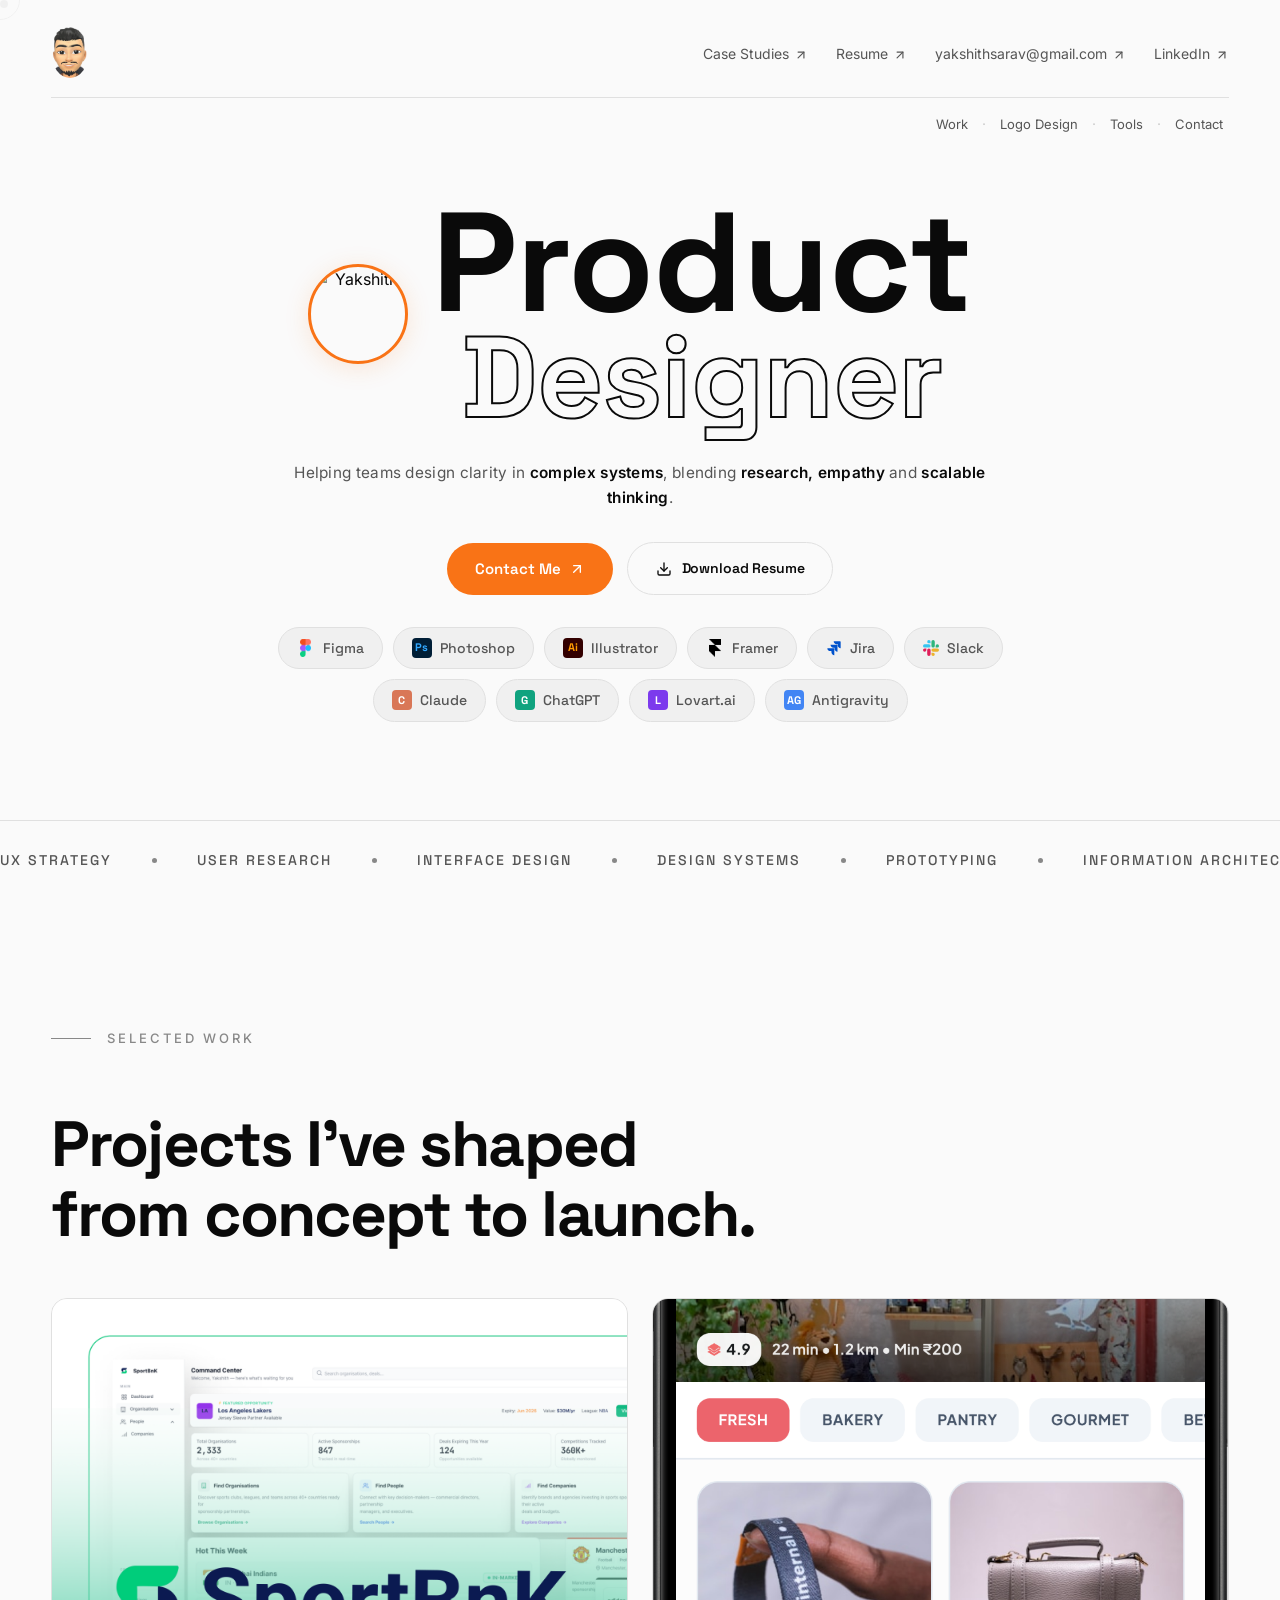
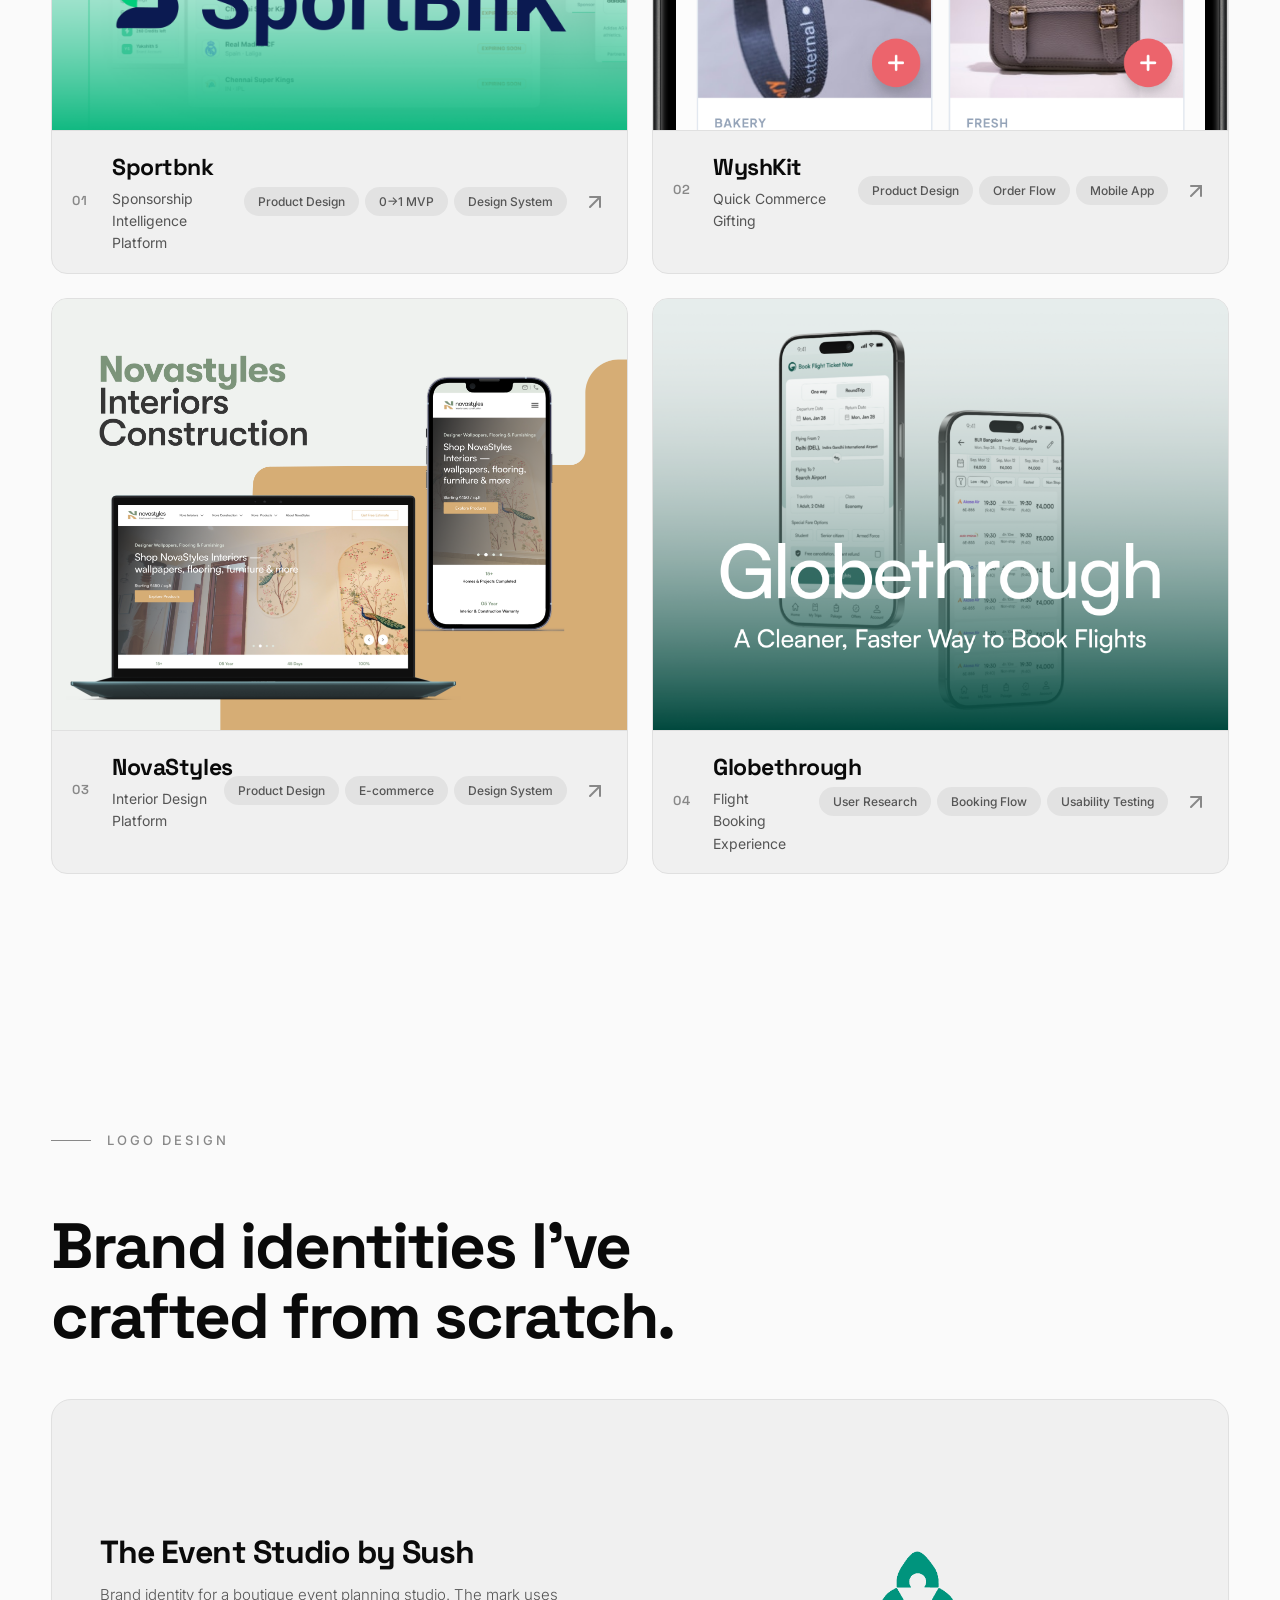
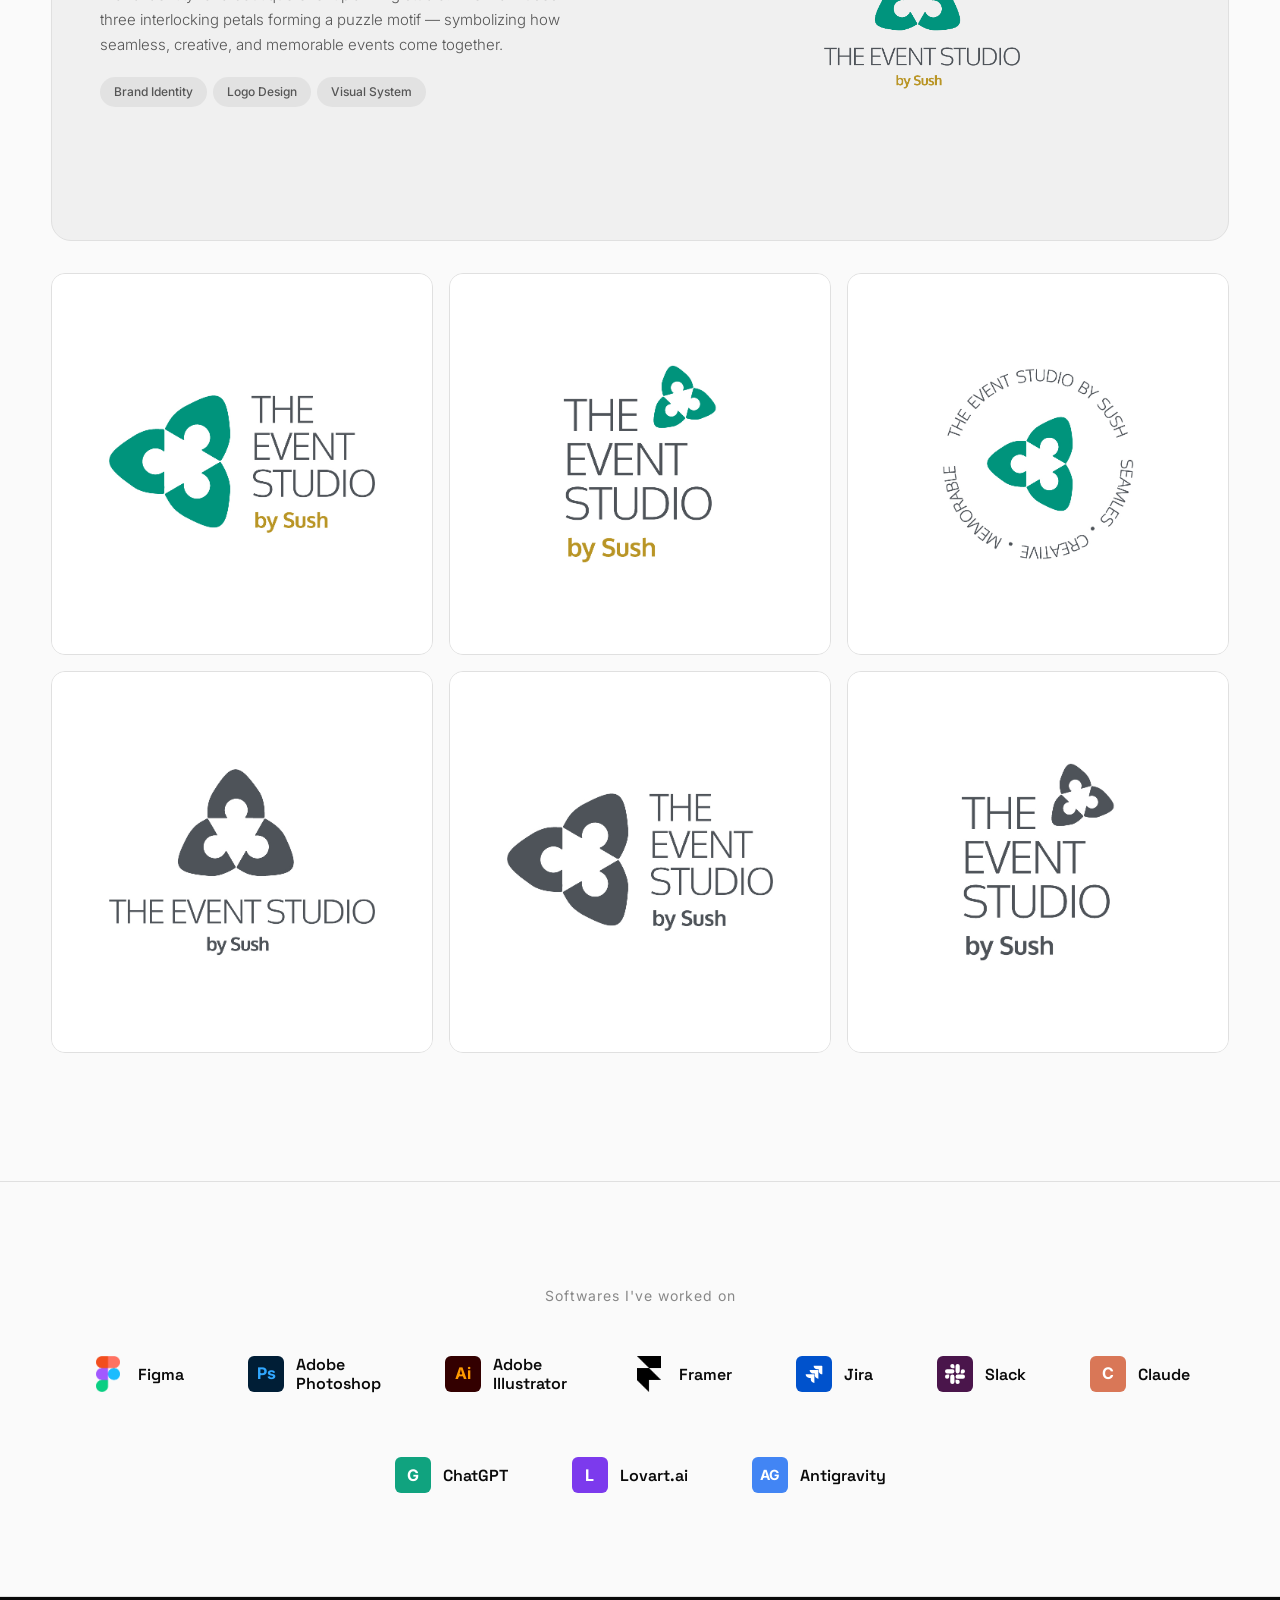
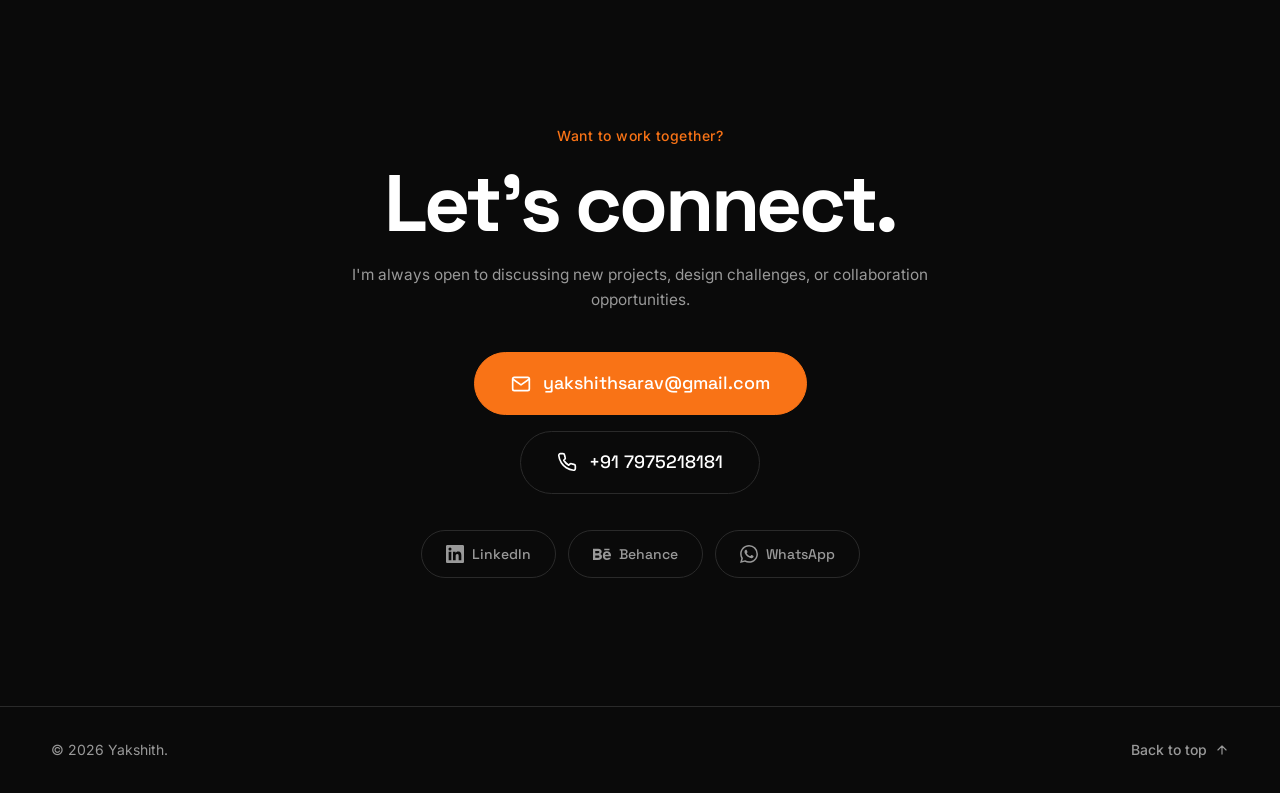
==== commit 9e2fbb4e: "Update layout grid and CSS responsive styles" ====
--- a/index.html
+++ b/index.html
@@ -16,7 +16,7 @@
   <link rel="preconnect" href="https://fonts.gstatic.com" crossorigin>
   <link href="https://fonts.googleapis.com/css2?family=Inter:wght@300;400;500;600&family=Space+Grotesk:wght@400;500;600;700&display=swap" rel="stylesheet">
 
-  <link rel="stylesheet" href="style.css">
+  <link rel="stylesheet" href="style.css?v=3">
 </head>
 <body>
 
@@ -95,9 +95,11 @@
         <div class="nav__sec-spacer"></div>
         <div class="nav__sec-links">
           <a href="#work" class="nav__sec-link">Work</a>
-          <span class="nav__sec-dot">·</span>
+          <span class="nav__sec-dot">&middot;</span>
+          <a href="#logos" class="nav__sec-link">Logo Design</a>
+          <span class="nav__sec-dot">&middot;</span>
           <a href="#tools" class="nav__sec-link">Tools</a>
-          <span class="nav__sec-dot">·</span>
+          <span class="nav__sec-dot">&middot;</span>
           <a href="#contact" class="nav__sec-link">Contact</a>
         </div>
       </div>
@@ -124,7 +126,10 @@
           <div class="hero__avatar">
             <img src="assets/profile.png" alt="Yakshith" class="hero__avatar-img">
           </div>
-          <h1 class="hero__title">Product Designer</h1>
+          <h1 class="hero__title">
+            <span class="hero__title-line1">Product</span>
+            <span class="hero__title-line2">Designer</span>
+          </h1>
         </div>
         <!-- 2. Paragraph -->
         <p class="hero__tagline">Helping teams design clarity in <strong>complex systems</strong>, blending <strong>research, empathy</strong> and <strong>scalable thinking</strong>.</p>
@@ -163,6 +168,22 @@
             <svg class="hero__skill-svg" width="16" height="16" viewBox="0 0 24 24"><path fill="#E01E5A" d="M5.042 15.165a2.528 2.528 0 01-2.52 2.523A2.528 2.528 0 010 15.165a2.527 2.527 0 012.522-2.52h2.52v2.52zm1.271 0a2.527 2.527 0 012.521-2.52 2.527 2.527 0 012.521 2.52v6.313A2.528 2.528 0 018.834 24a2.528 2.528 0 01-2.521-2.522v-6.313z"/><path fill="#36C5F0" d="M8.834 5.042a2.528 2.528 0 01-2.521-2.52A2.528 2.528 0 018.834 0a2.528 2.528 0 012.521 2.522v2.52H8.834zm0 1.271a2.528 2.528 0 012.521 2.521 2.528 2.528 0 01-2.521 2.521H2.522A2.528 2.528 0 010 8.834a2.528 2.528 0 012.522-2.521h6.312z"/><path fill="#2EB67D" d="M18.956 8.834a2.528 2.528 0 012.522-2.521A2.528 2.528 0 0124 8.834a2.528 2.528 0 01-2.522 2.521h-2.522V8.834zm-1.268 0a2.528 2.528 0 01-2.523 2.521 2.527 2.527 0 01-2.52-2.521V2.522A2.527 2.527 0 0115.165 0a2.528 2.528 0 012.523 2.522v6.312z"/><path fill="#ECB22E" d="M15.165 18.956a2.528 2.528 0 012.523 2.522A2.528 2.528 0 0115.165 24a2.527 2.527 0 01-2.52-2.522v-2.522h2.52zm0-1.268a2.527 2.527 0 01-2.52-2.523 2.526 2.526 0 012.52-2.52h6.313A2.527 2.527 0 0124 15.165a2.528 2.528 0 01-2.522 2.523h-6.313z"/></svg>
             Slack
           </span>
+          <span class="hero__skill-pill">
+            <span class="hero__skill-badge" style="background:#D97757;"><span style="color:#fff;font-weight:700;font-size:11px;">C</span></span>
+            Claude
+          </span>
+          <span class="hero__skill-pill">
+            <span class="hero__skill-badge" style="background:#10A37F;"><span style="color:#fff;font-weight:700;font-size:11px;">G</span></span>
+            ChatGPT
+          </span>
+          <span class="hero__skill-pill">
+            <span class="hero__skill-badge" style="background:#7C3AED;"><span style="color:#fff;font-weight:700;font-size:11px;">L</span></span>
+            Lovart.ai
+          </span>
+          <span class="hero__skill-pill">
+            <span class="hero__skill-badge" style="background:#4285F4;"><span style="color:#fff;font-weight:700;font-size:11px;">AG</span></span>
+            Antigravity
+          </span>
         </div>
       </div>
     </div>
@@ -231,89 +252,144 @@
 
     <!-- Full-width stacked project showcase -->
     <div class="container">
-
-      <!-- 01 — Sportbnk -->
-      <a href="sportbnk.html" class="work__project reveal" id="project-sportbnk">
-        <div class="work__project-thumb">
-          <img src="assets/projects/sportbnk-thumb.png" alt="Sportbnk" loading="lazy">
-        </div>
-        <div class="work__project-meta">
-          <span class="work__project-num">01</span>
-          <div class="work__project-details">
-            <h3 class="work__project-name">Sportbnk</h3>
-            <p class="work__project-desc">Sponsorship Intelligence Platform</p>
-          </div>
-          <div class="work__project-tags">
-            <span>Product Design</span>
-            <span>0→1 MVP</span>
-            <span>Design System</span>
-          </div>
-          <svg class="work__project-arrow" xmlns="http://www.w3.org/2000/svg" width="24" height="24" viewBox="0 0 24 24" fill="none" stroke="currentColor" stroke-width="2" stroke-linecap="round" stroke-linejoin="round"><line x1="7" y1="17" x2="17" y2="7"/><polyline points="7 7 17 7 17 17"/></svg>
-        </div>
-      </a>
-
-      <!-- 02 — WyshKit -->
-      <a href="wyshkit.html" class="work__project reveal" id="project-wyshkit">
-        <div class="work__project-thumb">
-          <img src="assets/Wyshkit/Frame 564.png" alt="WyshKit" loading="lazy">
-        </div>
-        <div class="work__project-meta">
-          <span class="work__project-num">02</span>
-          <div class="work__project-details">
-            <h3 class="work__project-name">WyshKit</h3>
-            <p class="work__project-desc">Quick Commerce Gifting</p>
-          </div>
-          <div class="work__project-tags">
-            <span>Product Design</span>
-            <span>Order Flow</span>
-            <span>Mobile App</span>
-          </div>
-          <svg class="work__project-arrow" xmlns="http://www.w3.org/2000/svg" width="24" height="24" viewBox="0 0 24 24" fill="none" stroke="currentColor" stroke-width="2" stroke-linecap="round" stroke-linejoin="round"><line x1="7" y1="17" x2="17" y2="7"/><polyline points="7 7 17 7 17 17"/></svg>
-        </div>
-      </a>
-
-      <!-- 03 — NovaStyles -->
-      <a href="novastyles.html" class="work__project reveal" id="project-novastyles">
-        <div class="work__project-thumb">
-          <img src="novastyles/Frame 399.png" alt="NovaStyles" loading="lazy">
-        </div>
-        <div class="work__project-meta">
-          <span class="work__project-num">03</span>
-          <div class="work__project-details">
-            <h3 class="work__project-name">NovaStyles</h3>
-            <p class="work__project-desc">Interior Design Platform</p>
-          </div>
-          <div class="work__project-tags">
-            <span>Product Design</span>
-            <span>E-commerce</span>
-            <span>Design System</span>
-          </div>
-          <svg class="work__project-arrow" xmlns="http://www.w3.org/2000/svg" width="24" height="24" viewBox="0 0 24 24" fill="none" stroke="currentColor" stroke-width="2" stroke-linecap="round" stroke-linejoin="round"><line x1="7" y1="17" x2="17" y2="7"/><polyline points="7 7 17 7 17 17"/></svg>
-        </div>
-      </a>
-
-      <!-- 04 — Globethrough -->
-      <a href="globethrough.html" class="work__project reveal" id="project-globethrough">
-        <div class="work__project-thumb">
-          <img src="from me/Globethrough/ddd.png" alt="Globethrough" loading="lazy">
-        </div>
-        <div class="work__project-meta">
-          <span class="work__project-num">04</span>
-          <div class="work__project-details">
-            <h3 class="work__project-name">Globethrough</h3>
-            <p class="work__project-desc">Flight Booking Experience</p>
-          </div>
-          <div class="work__project-tags">
-            <span>User Research</span>
-            <span>Booking Flow</span>
-            <span>Usability Testing</span>
-          </div>
-          <svg class="work__project-arrow" xmlns="http://www.w3.org/2000/svg" width="24" height="24" viewBox="0 0 24 24" fill="none" stroke="currentColor" stroke-width="2" stroke-linecap="round" stroke-linejoin="round"><line x1="7" y1="17" x2="17" y2="7"/><polyline points="7 7 17 7 17 17"/></svg>
-        </div>
-      </a>
-
+      <div class="work__projects-grid">
+
+        <!-- 01 — Sportbnk -->
+        <a href="sportbnk.html" class="work__project reveal" id="project-sportbnk">
+          <div class="work__project-thumb">
+            <img src="assets/projects/sportbnk-thumb.png" alt="Sportbnk" loading="lazy">
+          </div>
+          <div class="work__project-meta">
+            <span class="work__project-num">01</span>
+            <div class="work__project-details">
+              <h3 class="work__project-name">Sportbnk</h3>
+              <p class="work__project-desc">Sponsorship Intelligence Platform</p>
+            </div>
+            <div class="work__project-tags">
+              <span>Product Design</span>
+              <span>0→1 MVP</span>
+              <span>Design System</span>
+            </div>
+            <svg class="work__project-arrow" xmlns="http://www.w3.org/2000/svg" width="24" height="24" viewBox="0 0 24 24" fill="none" stroke="currentColor" stroke-width="2" stroke-linecap="round" stroke-linejoin="round"><line x1="7" y1="17" x2="17" y2="7"/><polyline points="7 7 17 7 17 17"/></svg>
+          </div>
+        </a>
+
+        <!-- 02 — WyshKit -->
+        <a href="wyshkit.html" class="work__project reveal" id="project-wyshkit">
+          <div class="work__project-thumb">
+            <img src="assets/Wyshkit/Frame 564.png" alt="WyshKit" loading="lazy">
+          </div>
+          <div class="work__project-meta">
+            <span class="work__project-num">02</span>
+            <div class="work__project-details">
+              <h3 class="work__project-name">WyshKit</h3>
+              <p class="work__project-desc">Quick Commerce Gifting</p>
+            </div>
+            <div class="work__project-tags">
+              <span>Product Design</span>
+              <span>Order Flow</span>
+              <span>Mobile App</span>
+            </div>
+            <svg class="work__project-arrow" xmlns="http://www.w3.org/2000/svg" width="24" height="24" viewBox="0 0 24 24" fill="none" stroke="currentColor" stroke-width="2" stroke-linecap="round" stroke-linejoin="round"><line x1="7" y1="17" x2="17" y2="7"/><polyline points="7 7 17 7 17 17"/></svg>
+          </div>
+        </a>
+
+        <!-- 03 — NovaStyles -->
+        <a href="novastyles.html" class="work__project reveal" id="project-novastyles">
+          <div class="work__project-thumb">
+            <img src="novastyles/Frame 399.png" alt="NovaStyles" loading="lazy">
+          </div>
+          <div class="work__project-meta">
+            <span class="work__project-num">03</span>
+            <div class="work__project-details">
+              <h3 class="work__project-name">NovaStyles</h3>
+              <p class="work__project-desc">Interior Design Platform</p>
+            </div>
+            <div class="work__project-tags">
+              <span>Product Design</span>
+              <span>E-commerce</span>
+              <span>Design System</span>
+            </div>
+            <svg class="work__project-arrow" xmlns="http://www.w3.org/2000/svg" width="24" height="24" viewBox="0 0 24 24" fill="none" stroke="currentColor" stroke-width="2" stroke-linecap="round" stroke-linejoin="round"><line x1="7" y1="17" x2="17" y2="7"/><polyline points="7 7 17 7 17 17"/></svg>
+          </div>
+        </a>
+
+        <!-- 04 — Globethrough -->
+        <a href="globethrough.html" class="work__project reveal" id="project-globethrough">
+          <div class="work__project-thumb">
+            <img src="from me/Globethrough/ddd.png" alt="Globethrough" loading="lazy">
+          </div>
+          <div class="work__project-meta">
+            <span class="work__project-num">04</span>
+            <div class="work__project-details">
+              <h3 class="work__project-name">Globethrough</h3>
+              <p class="work__project-desc">Flight Booking Experience</p>
+            </div>
+            <div class="work__project-tags">
+              <span>User Research</span>
+              <span>Booking Flow</span>
+              <span>Usability Testing</span>
+            </div>
+            <svg class="work__project-arrow" xmlns="http://www.w3.org/2000/svg" width="24" height="24" viewBox="0 0 24 24" fill="none" stroke="currentColor" stroke-width="2" stroke-linecap="round" stroke-linejoin="round"><line x1="7" y1="17" x2="17" y2="7"/><polyline points="7 7 17 7 17 17"/></svg>
+          </div>
+        </a>
+
+      </div>
     </div>
   </section>
+
+
+  <!-- ═══ LOGO DESIGN SECTION ═══ -->
+  <section class="section logo-design" id="logos">
+    <div class="container">
+      <div class="section__label reveal">Logo Design</div>
+      <h2 class="section__heading reveal reveal-delay-1">
+        Brand identities I've<br>crafted from scratch.
+      </h2>
+    </div>
+
+    <div class="container">
+      <!-- Project: The Event Studio by Sush -->
+      <div class="logo-project reveal">
+        <div class="logo-project__header">
+          <div class="logo-project__info">
+            <h3 class="logo-project__name">The Event Studio by Sush</h3>
+            <p class="logo-project__desc">Brand identity for a boutique event planning studio. The mark uses three interlocking petals forming a puzzle motif — symbolizing how seamless, creative, and memorable events come together.</p>
+            <div class="logo-project__tags">
+              <span>Brand Identity</span>
+              <span>Logo Design</span>
+              <span>Visual System</span>
+            </div>
+          </div>
+          <div class="logo-project__hero-mark">
+            <img src="assets/theeventstudionlogo/The Event Studio by Sush Logo files/PNG/1x/Artboard 3-8.png" alt="The Event Studio by Sush — Primary Logo" loading="lazy">
+          </div>
+        </div>
+
+        <div class="logo-project__grid">
+          <div class="logo-project__cell">
+            <img src="assets/theeventstudionlogo/The Event Studio by Sush Logo files/JPG/1x/Artboard 3 copy-100.jpg" alt="Horizontal lockup" loading="lazy">
+          </div>
+          <div class="logo-project__cell">
+            <img src="assets/theeventstudionlogo/The Event Studio by Sush Logo files/JPG/1x/Artboard 3 copy 2-100.jpg" alt="Vertical lockup with icon" loading="lazy">
+          </div>
+          <div class="logo-project__cell">
+            <img src="assets/theeventstudionlogo/The Event Studio by Sush Logo files/JPG/1x/Artboard 3 copy 6-100.jpg" alt="Circular badge" loading="lazy">
+          </div>
+          <div class="logo-project__cell logo-project__cell--dark">
+            <img src="assets/theeventstudionlogo/The Event Studio by Sush Logo files/JPG/1x/Artboard 3 copy 8-100.jpg" alt="Monochrome dark" loading="lazy">
+          </div>
+          <div class="logo-project__cell logo-project__cell--dark">
+            <img src="assets/theeventstudionlogo/The Event Studio by Sush Logo files/JPG/1x/Artboard 3 copy 9-100.jpg" alt="Monochrome horizontal" loading="lazy">
+          </div>
+          <div class="logo-project__cell logo-project__cell--dark">
+            <img src="assets/theeventstudionlogo/The Event Studio by Sush Logo files/JPG/1x/Artboard 3 copy 10-100.jpg" alt="Monochrome vertical" loading="lazy">
+          </div>
+        </div>
+      </div>
+    </div>
+  </section>
+
 
   <!-- ═══ TOOLS / SOFTWARE SECTION ═══ -->
   <section class="section tools-section" id="tools">
@@ -357,6 +433,34 @@
             <svg width="20" height="20" viewBox="0 0 24 24" fill="white"><path d="M5.042 15.165a2.528 2.528 0 01-2.52 2.523A2.528 2.528 0 010 15.165a2.527 2.527 0 012.522-2.52h2.52v2.52zm1.271 0a2.527 2.527 0 012.521-2.52 2.527 2.527 0 012.521 2.52v6.313A2.528 2.528 0 018.834 24a2.528 2.528 0 01-2.521-2.522v-6.313zM8.834 5.042a2.528 2.528 0 01-2.521-2.52A2.528 2.528 0 018.834 0a2.528 2.528 0 012.521 2.522v2.52H8.834zm0 1.271a2.528 2.528 0 012.521 2.521 2.528 2.528 0 01-2.521 2.521H2.522A2.528 2.528 0 010 8.834a2.528 2.528 0 012.522-2.521h6.312zm10.122 2.521a2.528 2.528 0 012.522-2.521A2.528 2.528 0 0124 8.834a2.528 2.528 0 01-2.522 2.521h-2.522V8.834zm-1.268 0a2.528 2.528 0 01-2.523 2.521 2.527 2.527 0 01-2.52-2.521V2.522A2.527 2.527 0 0115.165 0a2.528 2.528 0 012.523 2.522v6.312zm-2.523 10.122a2.528 2.528 0 012.523 2.522A2.528 2.528 0 0115.165 24a2.527 2.527 0 01-2.52-2.522v-2.522h2.52zm0-1.268a2.527 2.527 0 01-2.52-2.523 2.526 2.526 0 012.52-2.52h6.313A2.527 2.527 0 0124 15.165a2.528 2.528 0 01-2.522 2.523h-6.313z"/></svg>
           </div>
           <span class="tool-item__name">Slack</span>
+        </div>
+
+        <div class="tool-item">
+          <div class="tool-item__badge" style="background: #D97757;">
+            <span style="color: #fff; font-weight: 700; font-size: 16px;">C</span>
+          </div>
+          <span class="tool-item__name">Claude</span>
+        </div>
+
+        <div class="tool-item">
+          <div class="tool-item__badge" style="background: #10A37F;">
+            <span style="color: #fff; font-weight: 700; font-size: 16px;">G</span>
+          </div>
+          <span class="tool-item__name">ChatGPT</span>
+        </div>
+
+        <div class="tool-item">
+          <div class="tool-item__badge" style="background: #7C3AED;">
+            <span style="color: #fff; font-weight: 700; font-size: 16px;">L</span>
+          </div>
+          <span class="tool-item__name">Lovart.ai</span>
+        </div>
+
+        <div class="tool-item">
+          <div class="tool-item__badge" style="background: #4285F4;">
+            <span style="color: #fff; font-weight: 700; font-size: 14px;">AG</span>
+          </div>
+          <span class="tool-item__name">Antigravity</span>
         </div>
 
       </div>
--- a/style.css
+++ b/style.css
@@ -368,15 +368,12 @@
 
 .hero__title {
   font-family: var(--font-display);
-  font-size: clamp(56px, 10vw, 140px);
   font-weight: 700;
   line-height: 0.9;
   letter-spacing: -0.04em;
-  text-align: center;
   color: var(--text-primary);
-  opacity: 0;
-  transform: translateY(60px);
-  animation: fadeInUp 1s var(--ease-out-expo) .5s forwards;
+  display: flex;
+  flex-direction: column;
 }
 
 .hero__title-line1 {
@@ -3070,7 +3067,7 @@
   display: flex;
   align-items: center;
   justify-content: center;
-  gap: 20px;
+  gap: 24px;
   opacity: 0;
   transform: translateY(40px);
   animation: fadeInUp 1s var(--ease-out-expo) .3s forwards;
@@ -3089,6 +3086,15 @@
   height: 100%;
   object-fit: cover;
   object-position: center top;
+}
+
+/* ══════════════════════════════════════
+   WORK — 2-COLUMN PROJECT GRID
+   ══════════════════════════════════════ */
+.work__projects-grid {
+  display: grid;
+  grid-template-columns: repeat(2, 1fr);
+  gap: 24px;
 }
 
 /* ══════════════════════════════════════
@@ -3261,19 +3267,37 @@
   .work__card {
     width: clamp(300px, 40vw, 380px);
   }
+  .work__projects-grid {
+    grid-template-columns: repeat(2, 1fr);
+    gap: 20px;
+  }
+  .work__project-thumb {
+    aspect-ratio: 16 / 10;
+  }
 }
 
 /* ══════════════════════════════════════
    NEW ELEMENTS — RESPONSIVE MOBILE
    ══════════════════════════════════════ */
 @media (max-width: 768px) {
+  .hero__headline {
+    flex-direction: column;
+    gap: 16px;
+  }
   .hero__avatar {
-    width: 64px;
-    height: 64px;
-    margin-bottom: 28px;
+    width: 72px;
+    height: 72px;
+    margin-bottom: 0;
   }
   .hero__title {
+    align-items: center;
+  }
+  .hero__title-line1 {
     font-size: clamp(40px, 14vw, 72px) !important;
+  }
+  .hero__title-line2 {
+    font-size: clamp(32px, 11vw, 56px) !important;
+    -webkit-text-stroke-width: 1.2px;
   }
   .hero__tagline {
     font-size: clamp(13px, 3.5vw, 16px) !important;
@@ -3305,6 +3329,33 @@
   .work__card-info {
     padding: 20px 20px 24px;
   }
+  .work__projects-grid {
+    grid-template-columns: 1fr;
+    gap: 16px;
+  }
+  .work__project {
+    border-radius: 14px;
+    margin-bottom: 0;
+  }
+  .work__project-thumb {
+    aspect-ratio: 16 / 10;
+  }
+  .work__project-meta {
+    flex-wrap: wrap;
+    padding: 16px 18px;
+    gap: 10px;
+  }
+  .work__project-tags {
+    width: 100%;
+    order: 4;
+  }
+  .work__project-arrow {
+    margin-left: auto;
+  }
+  .hero__cta-resume {
+    font-size: 13px;
+    padding: 12px 22px;
+  }
 }
 
 @media (max-width: 480px) {
@@ -3312,8 +3363,11 @@
     width: 56px;
     height: 56px;
   }
-  .hero__title {
+  .hero__title-line1 {
     font-size: clamp(36px, 16vw, 56px) !important;
+  }
+  .hero__title-line2 {
+    font-size: clamp(28px, 12vw, 44px) !important;
   }
   .hero__skill-pill {
     font-size: 11px;
@@ -3321,6 +3375,17 @@
   }
   .work__card {
     width: clamp(260px, 80vw, 320px);
+  }
+  .work__project-meta {
+    padding: 14px 16px;
+    gap: 8px;
+  }
+  .work__project-name {
+    font-size: 16px;
+  }
+  .work__project-tags span {
+    font-size: 11px;
+    padding: 4px 10px;
   }
 }
 
@@ -3372,15 +3437,154 @@
 }
 
 /* ══════════════════════════════════════
+   LOGO DESIGN — SECTION
+   ══════════════════════════════════════ */
+.logo-design {
+  background: var(--bg-primary);
+}
+
+.logo-project {
+  margin-bottom: 48px;
+}
+.logo-project:last-child {
+  margin-bottom: 0;
+}
+
+/* Header: Info + Hero Mark */
+.logo-project__header {
+  display: grid;
+  grid-template-columns: 1fr 1fr;
+  gap: 48px;
+  align-items: center;
+  margin-bottom: 32px;
+  padding: 48px;
+  background: var(--bg-card);
+  border: 1px solid var(--border-color);
+  border-radius: 20px;
+}
+
+.logo-project__name {
+  font-family: var(--font-display);
+  font-size: clamp(24px, 2.5vw, 36px);
+  font-weight: 700;
+  letter-spacing: -.03em;
+  line-height: 1.15;
+  color: var(--text-primary);
+  margin-bottom: 12px;
+}
+
+.logo-project__desc {
+  font-size: 15px;
+  font-weight: 300;
+  line-height: 1.65;
+  color: var(--text-secondary);
+  margin-bottom: 20px;
+  max-width: 480px;
+}
+
+.logo-project__tags {
+  display: flex;
+  flex-wrap: wrap;
+  gap: 6px;
+}
+.logo-project__tags span {
+  font-size: 12px;
+  font-weight: 500;
+  padding: 5px 14px;
+  border-radius: 100px;
+  background: rgba(10,10,10,.06);
+  color: var(--text-secondary);
+}
+
+.logo-project__hero-mark {
+  display: flex;
+  align-items: center;
+  justify-content: center;
+  padding: 32px;
+}
+.logo-project__hero-mark img {
+  max-width: 100%;
+  max-height: 280px;
+  object-fit: contain;
+}
+
+/* Variants Grid */
+.logo-project__grid {
+  display: grid;
+  grid-template-columns: repeat(3, 1fr);
+  gap: 16px;
+}
+
+.logo-project__cell {
+  border-radius: 14px;
+  overflow: hidden;
+  background: #F5F5F5;
+  aspect-ratio: 1 / 1;
+  display: flex;
+  align-items: center;
+  justify-content: center;
+  border: 1px solid var(--border-color);
+  transition: transform var(--transition-smooth), box-shadow var(--transition-smooth);
+}
+.logo-project__cell:hover {
+  transform: translateY(-4px);
+  box-shadow: 0 16px 48px rgba(0,0,0,.08);
+}
+.logo-project__cell--dark {
+  background: #F8F8F8;
+}
+.logo-project__cell img {
+  width: 100%;
+  height: 100%;
+  object-fit: contain;
+  padding: 0;
+}
+
+/* Logo Design Responsive */
+@media (max-width: 768px) {
+  .logo-project__header {
+    grid-template-columns: 1fr;
+    gap: 24px;
+    padding: 28px 24px;
+    border-radius: 14px;
+  }
+  .logo-project__hero-mark {
+    padding: 16px;
+    order: -1;
+  }
+  .logo-project__hero-mark img {
+    max-height: 180px;
+  }
+  .logo-project__grid {
+    grid-template-columns: repeat(2, 1fr);
+    gap: 12px;
+  }
+  .logo-project__cell {
+    border-radius: 10px;
+  }
+}
+@media (max-width: 480px) {
+  .logo-project__header {
+    padding: 20px 18px;
+  }
+  .logo-project__name {
+    font-size: 22px;
+  }
+  .logo-project__desc {
+    font-size: 14px;
+  }
+}
+
+/* ══════════════════════════════════════
    WORK — FULL-WIDTH STACKED PROJECTS
    ══════════════════════════════════════ */
 .work__project {
   display: block;
-  border-radius: 20px;
+  border-radius: 16px;
   overflow: hidden;
   background: var(--bg-card);
   border: 1px solid var(--border-color);
-  margin-bottom: 28px;
+  margin-bottom: 0;
   transition: transform var(--transition-smooth), box-shadow var(--transition-smooth);
   cursor: pointer;
 }
@@ -3394,7 +3598,7 @@
 }
 .work__project-thumb {
   width: 100%;
-  aspect-ratio: 16 / 9;
+  aspect-ratio: 4 / 3;
   overflow: hidden;
   background: #E8E8E8;
 }
@@ -3410,8 +3614,8 @@
 .work__project-meta {
   display: flex;
   align-items: center;
-  gap: 20px;
-  padding: 24px 32px;
+  gap: 16px;
+  padding: 18px 20px;
   border-top: 1px solid var(--border-color);
 }
 .work__project-num {
@@ -3474,15 +3678,14 @@
 @media (max-width: 768px) {
   .work__project {
     border-radius: 14px;
-    margin-bottom: 20px;
   }
   .work__project-thumb {
     aspect-ratio: 16 / 10;
   }
   .work__project-meta {
     flex-wrap: wrap;
-    padding: 18px 20px;
-    gap: 12px;
+    padding: 16px 18px;
+    gap: 10px;
   }
   .work__project-tags {
     width: 100%;
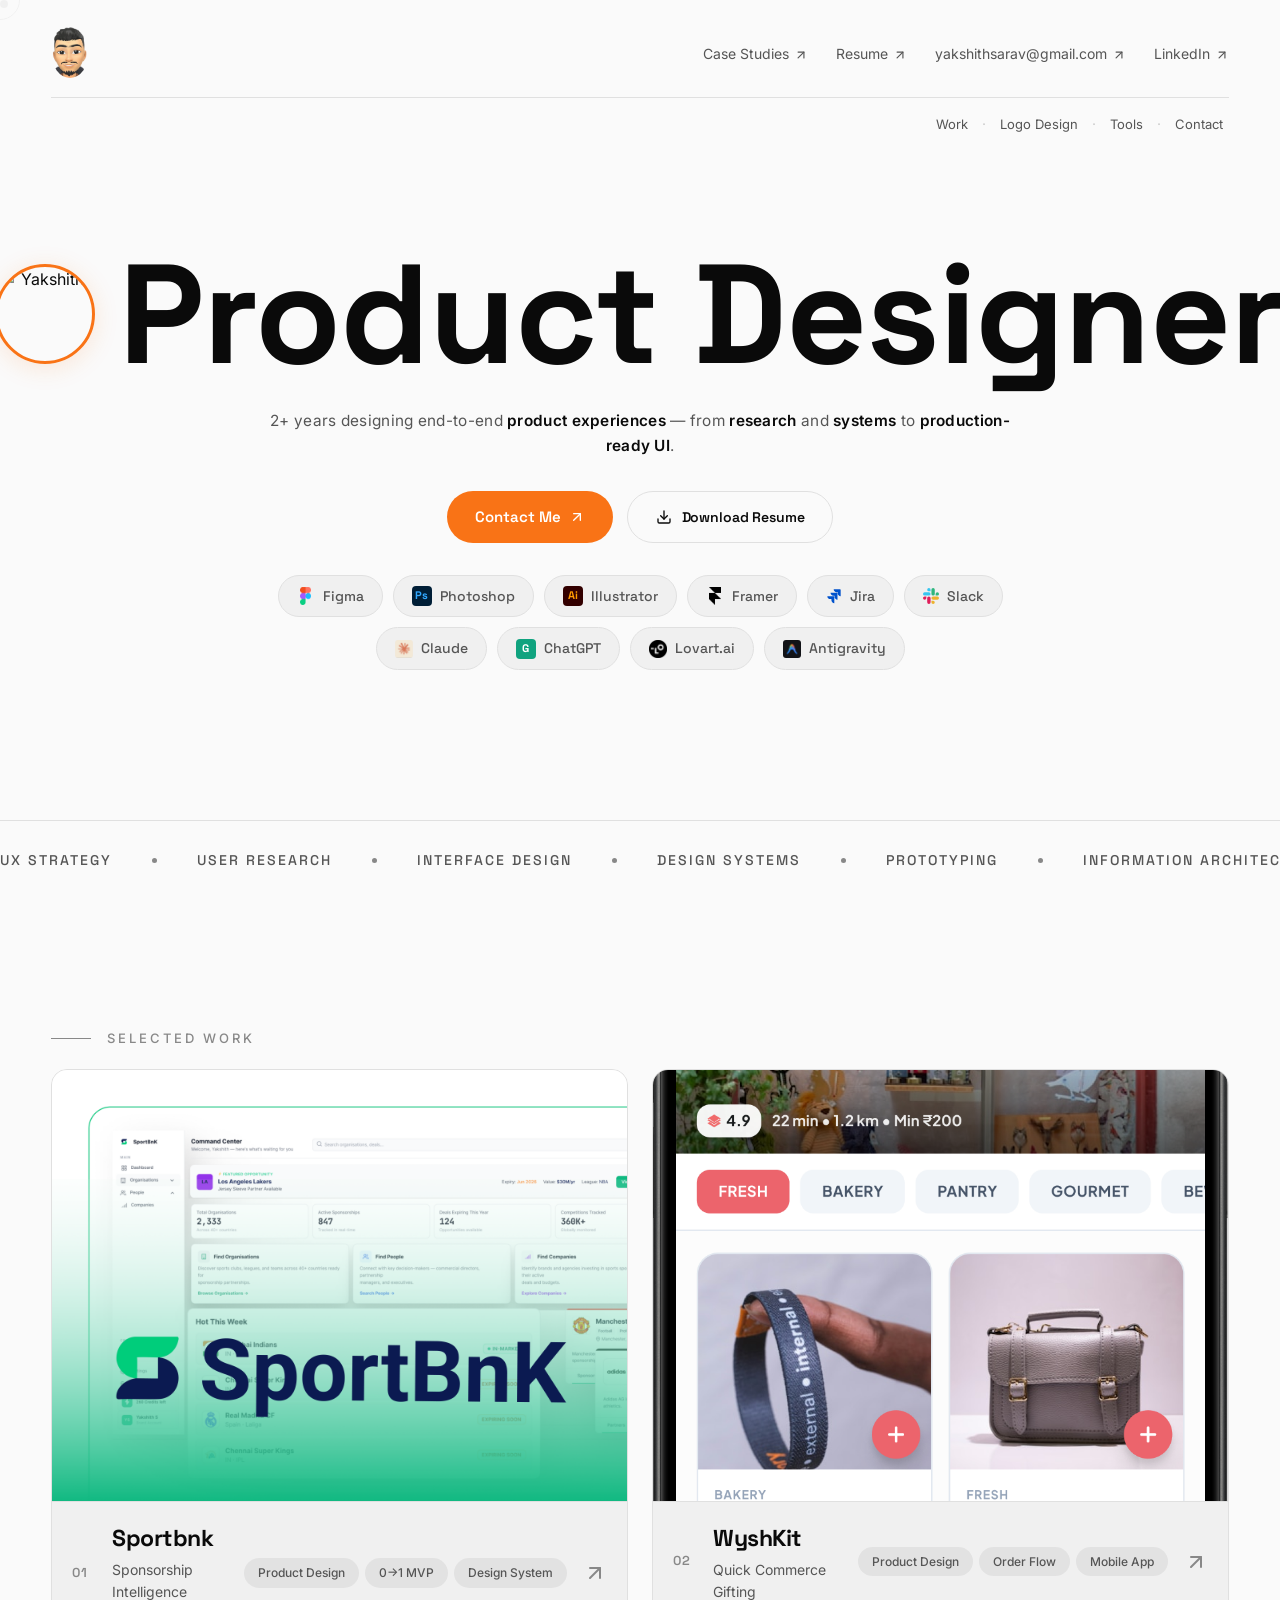
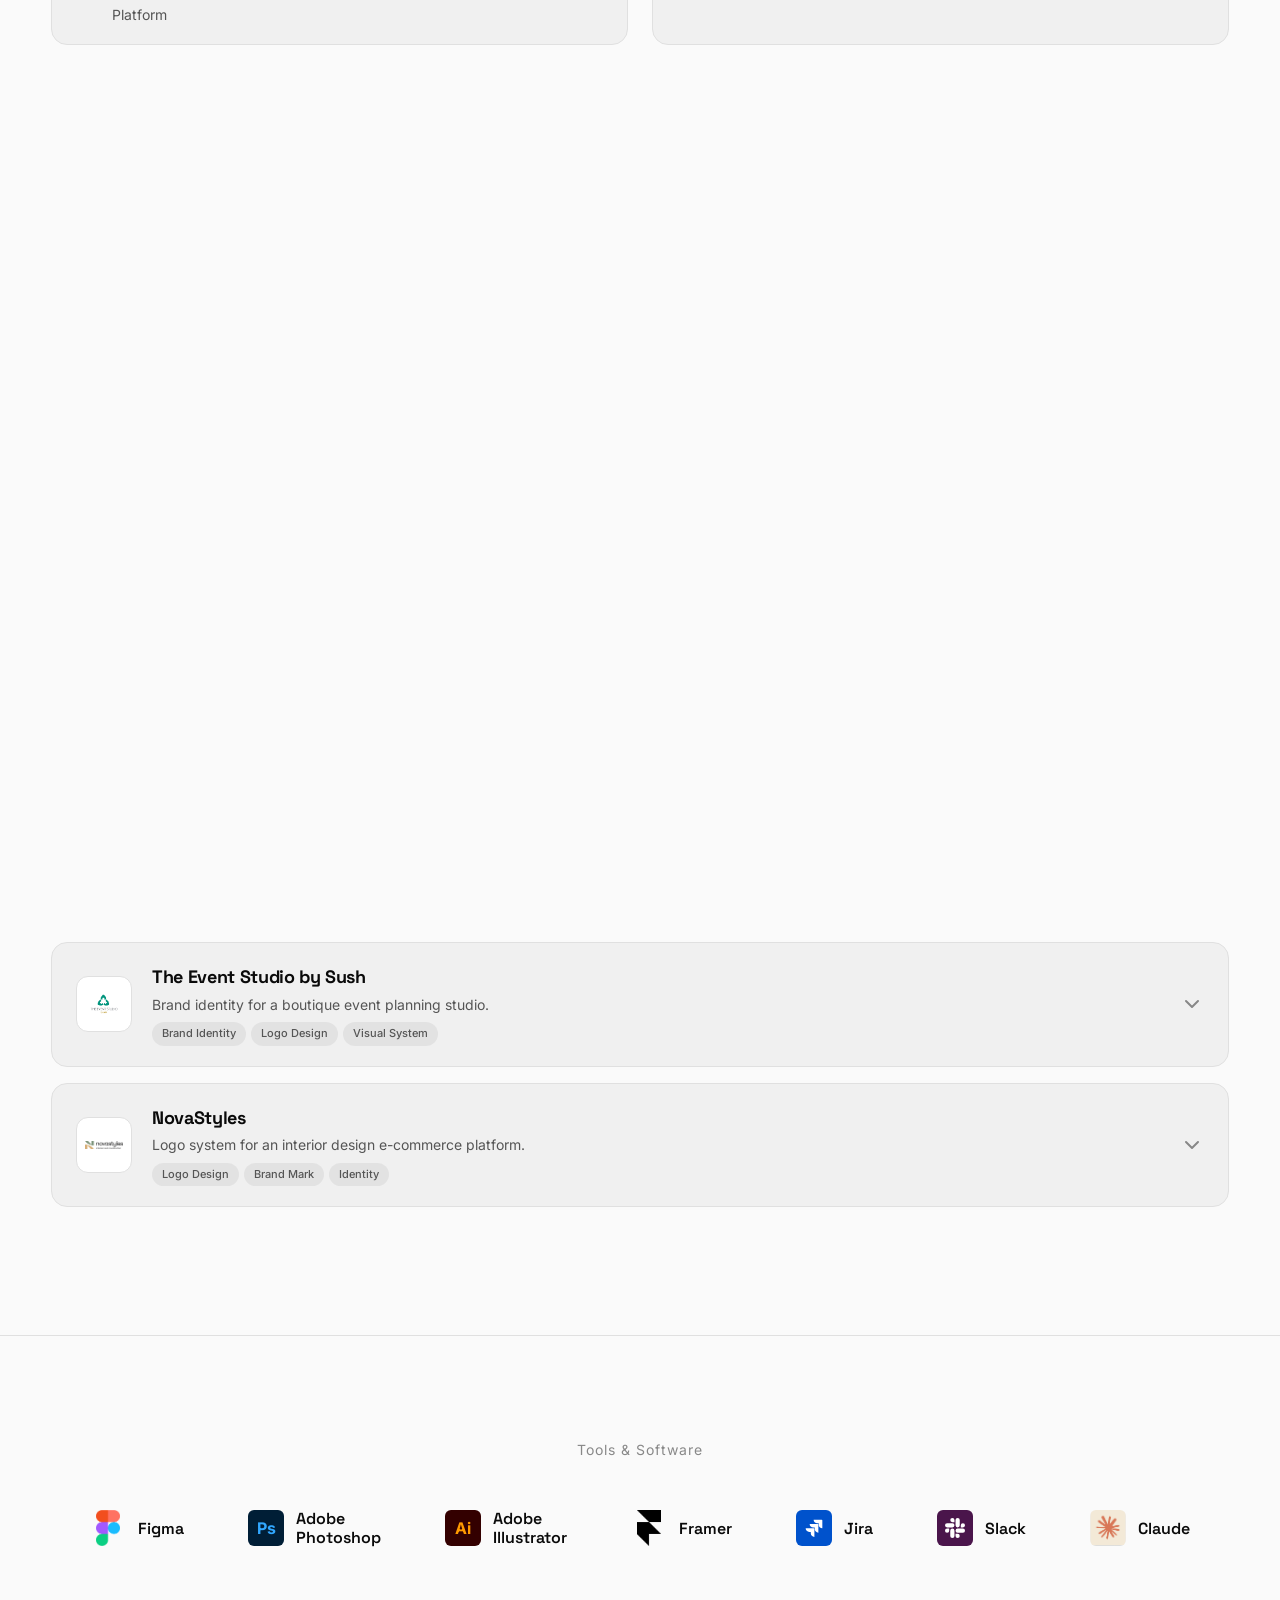
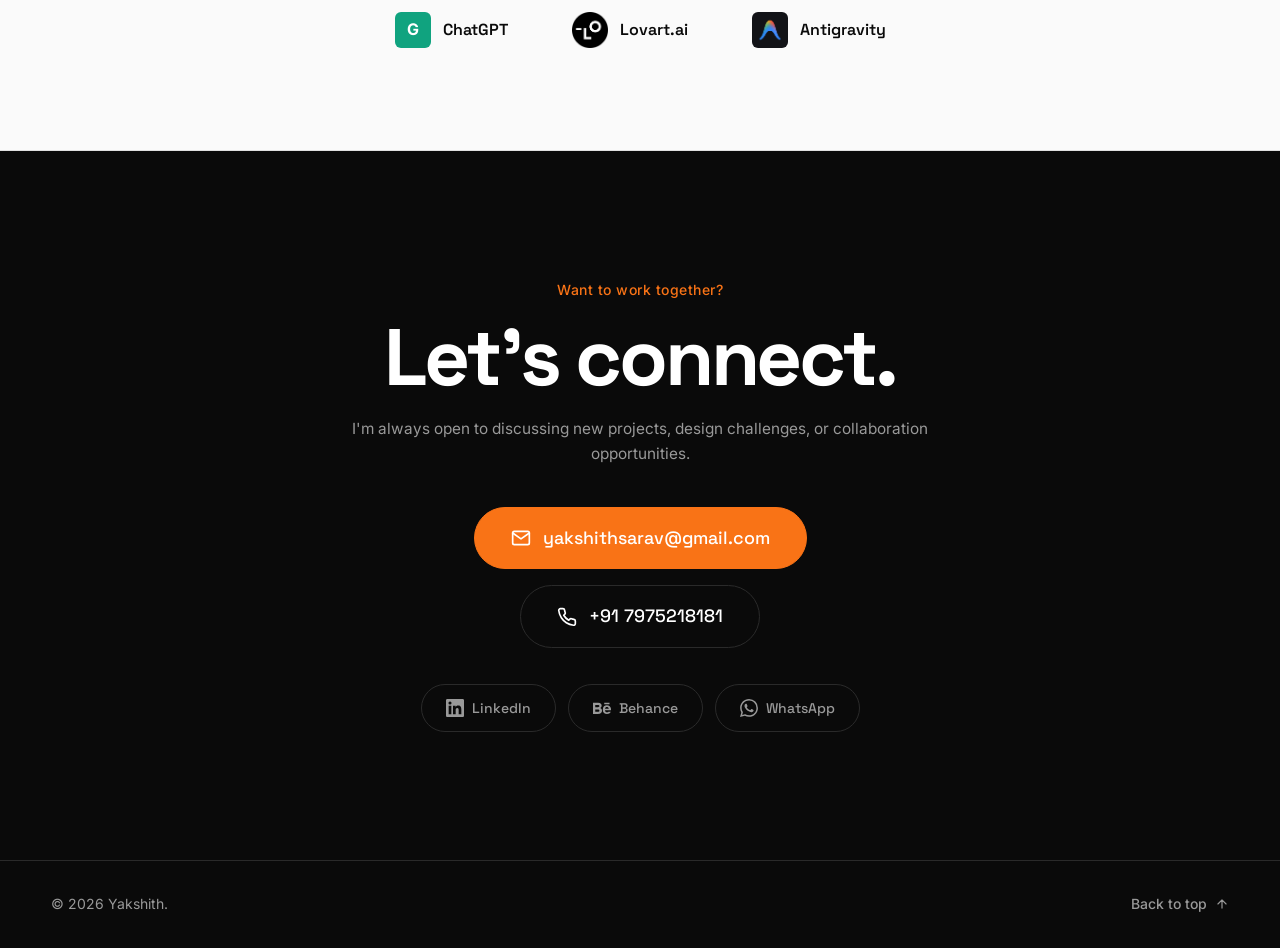
==== commit 90238141: "Portfolio polish: single-line hero title, compact logo cards, real tool logos, direct copy, NovaStyl" ====
--- a/index.html
+++ b/index.html
@@ -127,12 +127,11 @@
             <img src="assets/profile.png" alt="Yakshith" class="hero__avatar-img">
           </div>
           <h1 class="hero__title">
-            <span class="hero__title-line1">Product</span>
-            <span class="hero__title-line2">Designer</span>
+            <span class="hero__title-line1">Product Designer</span>
           </h1>
         </div>
         <!-- 2. Paragraph -->
-        <p class="hero__tagline">Helping teams design clarity in <strong>complex systems</strong>, blending <strong>research, empathy</strong> and <strong>scalable thinking</strong>.</p>
+        <p class="hero__tagline">2+ years designing end-to-end <strong>product experiences</strong> — from <strong>research</strong> and <strong>systems</strong> to <strong>production-ready UI</strong>.</p>
         <!-- 4. CTAs -->
         <div class="hero__ctas">
           <a href="#contact" class="hero__cta-primary">
@@ -169,20 +168,17 @@
             Slack
           </span>
           <span class="hero__skill-pill">
-            <span class="hero__skill-badge" style="background:#D97757;"><span style="color:#fff;font-weight:700;font-size:11px;">C</span></span>
-            Claude
+            <img src="assets/logos of tools/Icon.png.png" alt="" class="hero__skill-icon"> Claude
           </span>
           <span class="hero__skill-pill">
             <span class="hero__skill-badge" style="background:#10A37F;"><span style="color:#fff;font-weight:700;font-size:11px;">G</span></span>
             ChatGPT
           </span>
           <span class="hero__skill-pill">
-            <span class="hero__skill-badge" style="background:#7C3AED;"><span style="color:#fff;font-weight:700;font-size:11px;">L</span></span>
-            Lovart.ai
-          </span>
-          <span class="hero__skill-pill">
-            <span class="hero__skill-badge" style="background:#4285F4;"><span style="color:#fff;font-weight:700;font-size:11px;">AG</span></span>
-            Antigravity
+            <img src="assets/logos of tools/lovartai_logo.png.png" alt="" class="hero__skill-icon"> Lovart.ai
+          </span>
+          <span class="hero__skill-pill">
+            <img src="assets/logos of tools/google_antigravity_icon.png.png" alt="" class="hero__skill-icon"> Antigravity
           </span>
         </div>
       </div>
@@ -245,9 +241,6 @@
   <section class="section work" id="work">
     <div class="container">
       <div class="section__label reveal">Selected Work</div>
-      <h2 class="section__heading reveal reveal-delay-1">
-        Projects I've shaped<br>from concept to launch.
-      </h2>
     </div>
 
     <!-- Full-width stacked project showcase -->
@@ -343,49 +336,91 @@
   <section class="section logo-design" id="logos">
     <div class="container">
       <div class="section__label reveal">Logo Design</div>
-      <h2 class="section__heading reveal reveal-delay-1">
-        Brand identities I've<br>crafted from scratch.
-      </h2>
-    </div>
-
-    <div class="container">
-      <!-- Project: The Event Studio by Sush -->
-      <div class="logo-project reveal">
-        <div class="logo-project__header">
-          <div class="logo-project__info">
-            <h3 class="logo-project__name">The Event Studio by Sush</h3>
-            <p class="logo-project__desc">Brand identity for a boutique event planning studio. The mark uses three interlocking petals forming a puzzle motif — symbolizing how seamless, creative, and memorable events come together.</p>
-            <div class="logo-project__tags">
-              <span>Brand Identity</span>
-              <span>Logo Design</span>
-              <span>Visual System</span>
-            </div>
-          </div>
-          <div class="logo-project__hero-mark">
-            <img src="assets/theeventstudionlogo/The Event Studio by Sush Logo files/PNG/1x/Artboard 3-8.png" alt="The Event Studio by Sush — Primary Logo" loading="lazy">
-          </div>
-        </div>
-
-        <div class="logo-project__grid">
-          <div class="logo-project__cell">
-            <img src="assets/theeventstudionlogo/The Event Studio by Sush Logo files/JPG/1x/Artboard 3 copy-100.jpg" alt="Horizontal lockup" loading="lazy">
-          </div>
-          <div class="logo-project__cell">
-            <img src="assets/theeventstudionlogo/The Event Studio by Sush Logo files/JPG/1x/Artboard 3 copy 2-100.jpg" alt="Vertical lockup with icon" loading="lazy">
-          </div>
-          <div class="logo-project__cell">
-            <img src="assets/theeventstudionlogo/The Event Studio by Sush Logo files/JPG/1x/Artboard 3 copy 6-100.jpg" alt="Circular badge" loading="lazy">
-          </div>
-          <div class="logo-project__cell logo-project__cell--dark">
-            <img src="assets/theeventstudionlogo/The Event Studio by Sush Logo files/JPG/1x/Artboard 3 copy 8-100.jpg" alt="Monochrome dark" loading="lazy">
-          </div>
-          <div class="logo-project__cell logo-project__cell--dark">
-            <img src="assets/theeventstudionlogo/The Event Studio by Sush Logo files/JPG/1x/Artboard 3 copy 9-100.jpg" alt="Monochrome horizontal" loading="lazy">
-          </div>
-          <div class="logo-project__cell logo-project__cell--dark">
-            <img src="assets/theeventstudionlogo/The Event Studio by Sush Logo files/JPG/1x/Artboard 3 copy 10-100.jpg" alt="Monochrome vertical" loading="lazy">
-          </div>
-        </div>
+
+      <div class="logo-cards reveal reveal-delay-1">
+
+        <!-- Card 1: The Event Studio by Sush -->
+        <div class="logo-card" id="logo-card-event-studio">
+          <div class="logo-card__header" onclick="this.parentElement.classList.toggle('logo-card--open')">
+            <div class="logo-card__mark">
+              <img src="assets/theeventstudionlogo/The Event Studio by Sush Logo files/PNG/1x/Artboard 3-8.png" alt="The Event Studio by Sush" loading="lazy">
+            </div>
+            <div class="logo-card__info">
+              <h3 class="logo-card__name">The Event Studio by Sush</h3>
+              <p class="logo-card__desc">Brand identity for a boutique event planning studio.</p>
+              <div class="logo-card__tags">
+                <span>Brand Identity</span>
+                <span>Logo Design</span>
+                <span>Visual System</span>
+              </div>
+            </div>
+            <svg class="logo-card__chevron" xmlns="http://www.w3.org/2000/svg" width="24" height="24" viewBox="0 0 24 24" fill="none" stroke="currentColor" stroke-width="2" stroke-linecap="round" stroke-linejoin="round"><polyline points="6 9 12 15 18 9"/></svg>
+          </div>
+          <div class="logo-card__body">
+            <div class="logo-project__grid">
+              <div class="logo-project__cell">
+                <img src="assets/theeventstudionlogo/The Event Studio by Sush Logo files/JPG/1x/Artboard 3 copy-100.jpg" alt="Horizontal lockup" loading="lazy">
+              </div>
+              <div class="logo-project__cell">
+                <img src="assets/theeventstudionlogo/The Event Studio by Sush Logo files/JPG/1x/Artboard 3 copy 2-100.jpg" alt="Vertical lockup" loading="lazy">
+              </div>
+              <div class="logo-project__cell">
+                <img src="assets/theeventstudionlogo/The Event Studio by Sush Logo files/JPG/1x/Artboard 3 copy 6-100.jpg" alt="Circular badge" loading="lazy">
+              </div>
+              <div class="logo-project__cell logo-project__cell--dark">
+                <img src="assets/theeventstudionlogo/The Event Studio by Sush Logo files/JPG/1x/Artboard 3 copy 8-100.jpg" alt="Monochrome dark" loading="lazy">
+              </div>
+              <div class="logo-project__cell logo-project__cell--dark">
+                <img src="assets/theeventstudionlogo/The Event Studio by Sush Logo files/JPG/1x/Artboard 3 copy 9-100.jpg" alt="Monochrome horizontal" loading="lazy">
+              </div>
+              <div class="logo-project__cell logo-project__cell--dark">
+                <img src="assets/theeventstudionlogo/The Event Studio by Sush Logo files/JPG/1x/Artboard 3 copy 10-100.jpg" alt="Monochrome vertical" loading="lazy">
+              </div>
+            </div>
+          </div>
+        </div>
+
+        <!-- Card 2: NovaStyles -->
+        <div class="logo-card" id="logo-card-novastyles">
+          <div class="logo-card__header" onclick="this.parentElement.classList.toggle('logo-card--open')">
+            <div class="logo-card__mark">
+              <img src="assets/novastyles/nova logo.png" alt="NovaStyles" loading="lazy">
+            </div>
+            <div class="logo-card__info">
+              <h3 class="logo-card__name">NovaStyles</h3>
+              <p class="logo-card__desc">Logo system for an interior design e-commerce platform.</p>
+              <div class="logo-card__tags">
+                <span>Logo Design</span>
+                <span>Brand Mark</span>
+                <span>Identity</span>
+              </div>
+            </div>
+            <svg class="logo-card__chevron" xmlns="http://www.w3.org/2000/svg" width="24" height="24" viewBox="0 0 24 24" fill="none" stroke="currentColor" stroke-width="2" stroke-linecap="round" stroke-linejoin="round"><polyline points="6 9 12 15 18 9"/></svg>
+          </div>
+          <div class="logo-card__body">
+            <div class="logo-project__grid">
+              <div class="logo-project__cell">
+                <img src="assets/novastyles assets/1x/Artboard 2 copy 18.png" alt="NovaStyles variant 1" loading="lazy">
+              </div>
+              <div class="logo-project__cell">
+                <img src="assets/novastyles assets/1x/Artboard 2 copy 19.png" alt="NovaStyles variant 2" loading="lazy">
+              </div>
+              <div class="logo-project__cell">
+                <img src="assets/novastyles assets/1x/Artboard 2 copy 20.png" alt="NovaStyles variant 3" loading="lazy">
+              </div>
+              <div class="logo-project__cell">
+                <img src="assets/novastyles assets/1x/Artboard 2 copy 21.png" alt="NovaStyles variant 4" loading="lazy">
+              </div>
+              <div class="logo-project__cell">
+                <img src="assets/novastyles assets/1x/Artboard 2 copy 22.png" alt="NovaStyles variant 5" loading="lazy">
+              </div>
+              <div class="logo-project__cell">
+                <img src="assets/novastyles assets/1x/Artboard 2 copy 23.png" alt="NovaStyles variant 6" loading="lazy">
+              </div>
+            </div>
+          </div>
+        </div>
+
       </div>
     </div>
   </section>
@@ -394,7 +429,7 @@
   <!-- ═══ TOOLS / SOFTWARE SECTION ═══ -->
   <section class="section tools-section" id="tools">
     <div class="container">
-      <p class="tools__label reveal">Softwares I've worked on</p>
+      <p class="tools__label reveal">Tools & Software</p>
       <div class="tools__grid reveal reveal-delay-1">
 
         <div class="tool-item">
@@ -436,9 +471,7 @@
         </div>
 
         <div class="tool-item">
-          <div class="tool-item__badge" style="background: #D97757;">
-            <span style="color: #fff; font-weight: 700; font-size: 16px;">C</span>
-          </div>
+          <img src="assets/logos of tools/Icon.png.png" alt="Claude" class="tool-item__icon">
           <span class="tool-item__name">Claude</span>
         </div>
 
@@ -450,16 +483,12 @@
         </div>
 
         <div class="tool-item">
-          <div class="tool-item__badge" style="background: #7C3AED;">
-            <span style="color: #fff; font-weight: 700; font-size: 16px;">L</span>
-          </div>
+          <img src="assets/logos of tools/lovartai_logo.png.png" alt="Lovart.ai" class="tool-item__icon">
           <span class="tool-item__name">Lovart.ai</span>
         </div>
 
         <div class="tool-item">
-          <div class="tool-item__badge" style="background: #4285F4;">
-            <span style="color: #fff; font-weight: 700; font-size: 14px;">AG</span>
-          </div>
+          <img src="assets/logos of tools/google_antigravity_icon.png.png" alt="Antigravity" class="tool-item__icon">
           <span class="tool-item__name">Antigravity</span>
         </div>
 
--- a/style.css
+++ b/style.css
@@ -381,19 +381,9 @@
   color: var(--text-primary);
   display: block;
   text-align: center;
+  white-space: nowrap;
   opacity:0; transform:translateY(60px);
   animation: fadeInUp 1s var(--ease-out-expo) .5s forwards;
-}
-
-.hero__title-line2 {
-  font-size: clamp(52px, 9vw, 140px);
-  color: transparent;
-  -webkit-text-stroke: 2px var(--text-primary);
-  display: block;
-  text-align: center;
-  margin-top: 0;
-  opacity:0; transform:translateY(60px);
-  animation: fadeInUp 1s var(--ease-out-expo) .7s forwards;
 }
 
 .hero__tagline {
@@ -544,7 +534,7 @@
   font-size:13px; font-weight:500;
   text-transform:uppercase; letter-spacing:3px;
   color: var(--text-muted);
-  margin-bottom:60px;
+  margin-bottom:20px;
   display:flex; align-items:center; gap:16px;
 }
 .section__label::before {
@@ -558,7 +548,7 @@
   font-family: var(--font-display);
   font-size: clamp(36px, 5vw, 72px);
   font-weight:700; letter-spacing:-.03em;
-  line-height:1.1; margin-bottom:48px;
+  line-height:1.1; margin-bottom:32px;
 }
 
 /* ══════════════════════════════════════
@@ -1370,9 +1360,6 @@
   .education-v2__cards { grid-template-columns:1fr; }
 
   .hero__title-line1 {
-    font-size: clamp(56px, 10vw, 120px);
-  }
-  .hero__title-line2 {
     font-size: clamp(44px, 8vw, 100px);
   }
 
@@ -1395,11 +1382,7 @@
   .hero__content { padding-bottom: 32px; }
 
   .hero__title-line1 {
-    font-size: clamp(48px, 14vw, 80px);
-  }
-  .hero__title-line2 {
     font-size: clamp(36px, 10vw, 64px);
-    -webkit-text-stroke-width: 1.2px;
   }
   .hero__cta-primary { padding: 12px 24px; font-size: 14px; }
   .hero__cta-whatsapp { width: 44px; height: 44px; }
@@ -1468,9 +1451,6 @@
   .project-card__content { padding: 20px 20px 24px; }
 
   .hero__title-line1 {
-    font-size: clamp(40px, 16vw, 60px);
-  }
-  .hero__title-line2 {
     font-size: clamp(30px, 11vw, 48px);
   }
 }
@@ -3261,8 +3241,8 @@
    NEW ELEMENTS — RESPONSIVE TABLET
    ══════════════════════════════════════ */
 @media (max-width: 1024px) {
-  .hero__title {
-    font-size: clamp(48px, 10vw, 100px) !important;
+  .hero__title-line1 {
+    font-size: clamp(44px, 7vw, 90px);
   }
   .work__card {
     width: clamp(300px, 40vw, 380px);
@@ -3293,11 +3273,8 @@
     align-items: center;
   }
   .hero__title-line1 {
-    font-size: clamp(40px, 14vw, 72px) !important;
-  }
-  .hero__title-line2 {
-    font-size: clamp(32px, 11vw, 56px) !important;
-    -webkit-text-stroke-width: 1.2px;
+    font-size: clamp(28px, 8vw, 52px) !important;
+    white-space: normal;
   }
   .hero__tagline {
     font-size: clamp(13px, 3.5vw, 16px) !important;
@@ -3364,10 +3341,7 @@
     height: 56px;
   }
   .hero__title-line1 {
-    font-size: clamp(36px, 16vw, 56px) !important;
-  }
-  .hero__title-line2 {
-    font-size: clamp(28px, 12vw, 44px) !important;
+    font-size: clamp(24px, 10vw, 40px) !important;
   }
   .hero__skill-pill {
     font-size: 11px;
@@ -3437,86 +3411,126 @@
 }
 
 /* ══════════════════════════════════════
-   LOGO DESIGN — SECTION
+   LOGO DESIGN — COMPACT EXPANDABLE CARDS
    ══════════════════════════════════════ */
 .logo-design {
   background: var(--bg-primary);
 }
 
-.logo-project {
-  margin-bottom: 48px;
-}
-.logo-project:last-child {
-  margin-bottom: 0;
-}
-
-/* Header: Info + Hero Mark */
-.logo-project__header {
-  display: grid;
-  grid-template-columns: 1fr 1fr;
-  gap: 48px;
-  align-items: center;
-  margin-bottom: 32px;
-  padding: 48px;
+.logo-cards {
+  display: flex;
+  flex-direction: column;
+  gap: 16px;
+}
+
+.logo-card {
   background: var(--bg-card);
   border: 1px solid var(--border-color);
-  border-radius: 20px;
-}
-
-.logo-project__name {
-  font-family: var(--font-display);
-  font-size: clamp(24px, 2.5vw, 36px);
-  font-weight: 700;
-  letter-spacing: -.03em;
-  line-height: 1.15;
+  border-radius: 16px;
+  overflow: hidden;
+  transition: box-shadow var(--transition-fast);
+}
+.logo-card:hover {
+  box-shadow: 0 8px 32px rgba(0,0,0,.06);
+}
+
+.logo-card__header {
+  display: flex;
+  align-items: center;
+  gap: 20px;
+  padding: 20px 24px;
+  cursor: pointer;
+  transition: background var(--transition-fast);
+  user-select: none;
+}
+.logo-card__header:hover {
+  background: rgba(0,0,0,.02);
+}
+
+.logo-card__mark {
+  width: 56px;
+  height: 56px;
+  border-radius: 12px;
+  overflow: hidden;
+  background: #fff;
+  border: 1px solid var(--border-color);
+  display: flex;
+  align-items: center;
+  justify-content: center;
+  flex-shrink: 0;
+  padding: 8px;
+}
+.logo-card__mark img {
+  width: 100%;
+  height: 100%;
+  object-fit: contain;
+}
+
+.logo-card__info {
+  flex: 1;
+  min-width: 0;
+}
+
+.logo-card__name {
+  font-family: var(--font-display);
+  font-size: 18px;
+  font-weight: 700;
+  letter-spacing: -.02em;
   color: var(--text-primary);
-  margin-bottom: 12px;
-}
-
-.logo-project__desc {
-  font-size: 15px;
-  font-weight: 300;
-  line-height: 1.65;
+  margin-bottom: 2px;
+}
+
+.logo-card__desc {
+  font-size: 14px;
+  font-weight: 400;
   color: var(--text-secondary);
-  margin-bottom: 20px;
-  max-width: 480px;
-}
-
-.logo-project__tags {
+  margin-bottom: 6px;
+}
+
+.logo-card__tags {
   display: flex;
   flex-wrap: wrap;
-  gap: 6px;
-}
-.logo-project__tags span {
-  font-size: 12px;
+  gap: 5px;
+}
+.logo-card__tags span {
+  font-size: 11px;
   font-weight: 500;
-  padding: 5px 14px;
+  padding: 3px 10px;
   border-radius: 100px;
   background: rgba(10,10,10,.06);
   color: var(--text-secondary);
 }
 
-.logo-project__hero-mark {
-  display: flex;
-  align-items: center;
-  justify-content: center;
-  padding: 32px;
-}
-.logo-project__hero-mark img {
-  max-width: 100%;
-  max-height: 280px;
-  object-fit: contain;
-}
-
-/* Variants Grid */
+.logo-card__chevron {
+  flex-shrink: 0;
+  color: var(--text-muted);
+  transition: transform .3s var(--ease-out-expo);
+}
+.logo-card--open .logo-card__chevron {
+  transform: rotate(180deg);
+}
+
+/* Expandable Body */
+.logo-card__body {
+  max-height: 0;
+  overflow: hidden;
+  transition: max-height .5s var(--ease-out-expo), padding .5s var(--ease-out-expo);
+  padding: 0 24px;
+}
+.logo-card--open .logo-card__body {
+  max-height: 800px;
+  padding: 0 24px 24px;
+}
+
+/* Variants Grid (shared) */
 .logo-project__grid {
   display: grid;
   grid-template-columns: repeat(3, 1fr);
-  gap: 16px;
+  gap: 12px;
 }
 
 .logo-project__cell {
-  border-radius: 14px;
+  border-radius: 10px;
   overflow: hidden;
   background: #F5F5F5;
   aspect-ratio: 1 / 1;
@@ -3524,11 +3538,11 @@
   align-items: center;
   justify-content: center;
   border: 1px solid var(--border-color);
-  transition: transform var(--transition-smooth), box-shadow var(--transition-smooth);
+  transition: transform var(--transition-fast), box-shadow var(--transition-fast);
 }
 .logo-project__cell:hover {
-  transform: translateY(-4px);
-  box-shadow: 0 16px 48px rgba(0,0,0,.08);
+  transform: translateY(-3px);
+  box-shadow: 0 12px 32px rgba(0,0,0,.06);
 }
 .logo-project__cell--dark {
   background: #F8F8F8;
@@ -3540,38 +3554,48 @@
   padding: 0;
 }
 
-/* Logo Design Responsive */
+/* Logo Cards Responsive */
 @media (max-width: 768px) {
-  .logo-project__header {
-    grid-template-columns: 1fr;
-    gap: 24px;
-    padding: 28px 24px;
-    border-radius: 14px;
-  }
-  .logo-project__hero-mark {
-    padding: 16px;
-    order: -1;
-  }
-  .logo-project__hero-mark img {
-    max-height: 180px;
+  .logo-card__header {
+    gap: 14px;
+    padding: 16px 18px;
+  }
+  .logo-card__mark {
+    width: 44px;
+    height: 44px;
+    border-radius: 10px;
+    padding: 6px;
+  }
+  .logo-card__name {
+    font-size: 16px;
+  }
+  .logo-card__desc {
+    font-size: 13px;
+  }
+  .logo-card__body {
+    padding: 0 18px;
+  }
+  .logo-card--open .logo-card__body {
+    padding: 0 18px 18px;
   }
   .logo-project__grid {
     grid-template-columns: repeat(2, 1fr);
-    gap: 12px;
+    gap: 10px;
   }
   .logo-project__cell {
-    border-radius: 10px;
+    border-radius: 8px;
   }
 }
 @media (max-width: 480px) {
-  .logo-project__header {
-    padding: 20px 18px;
-  }
-  .logo-project__name {
-    font-size: 22px;
-  }
-  .logo-project__desc {
-    font-size: 14px;
+  .logo-card__header {
+    padding: 14px 16px;
+  }
+  .logo-card__name {
+    font-size: 15px;
+  }
+  .logo-card__tags span {
+    font-size: 10px;
+    padding: 2px 8px;
   }
 }
 
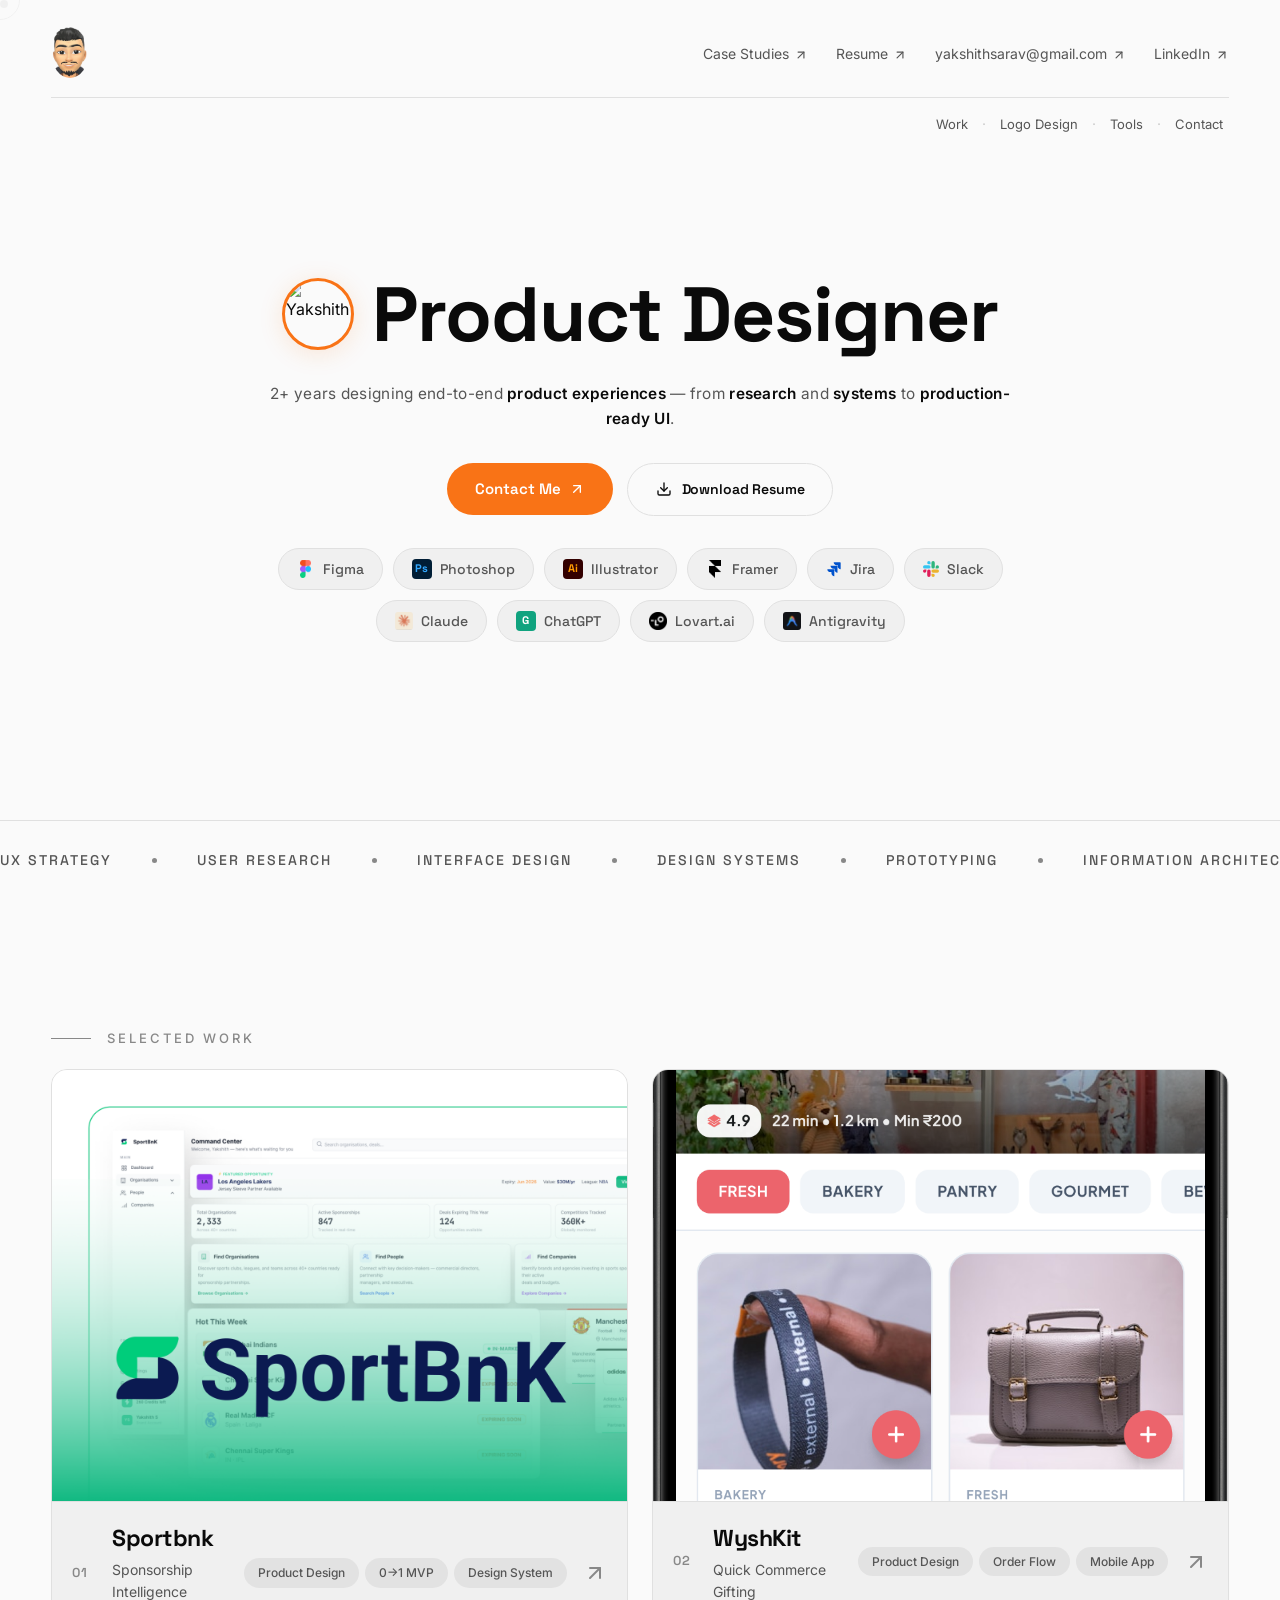
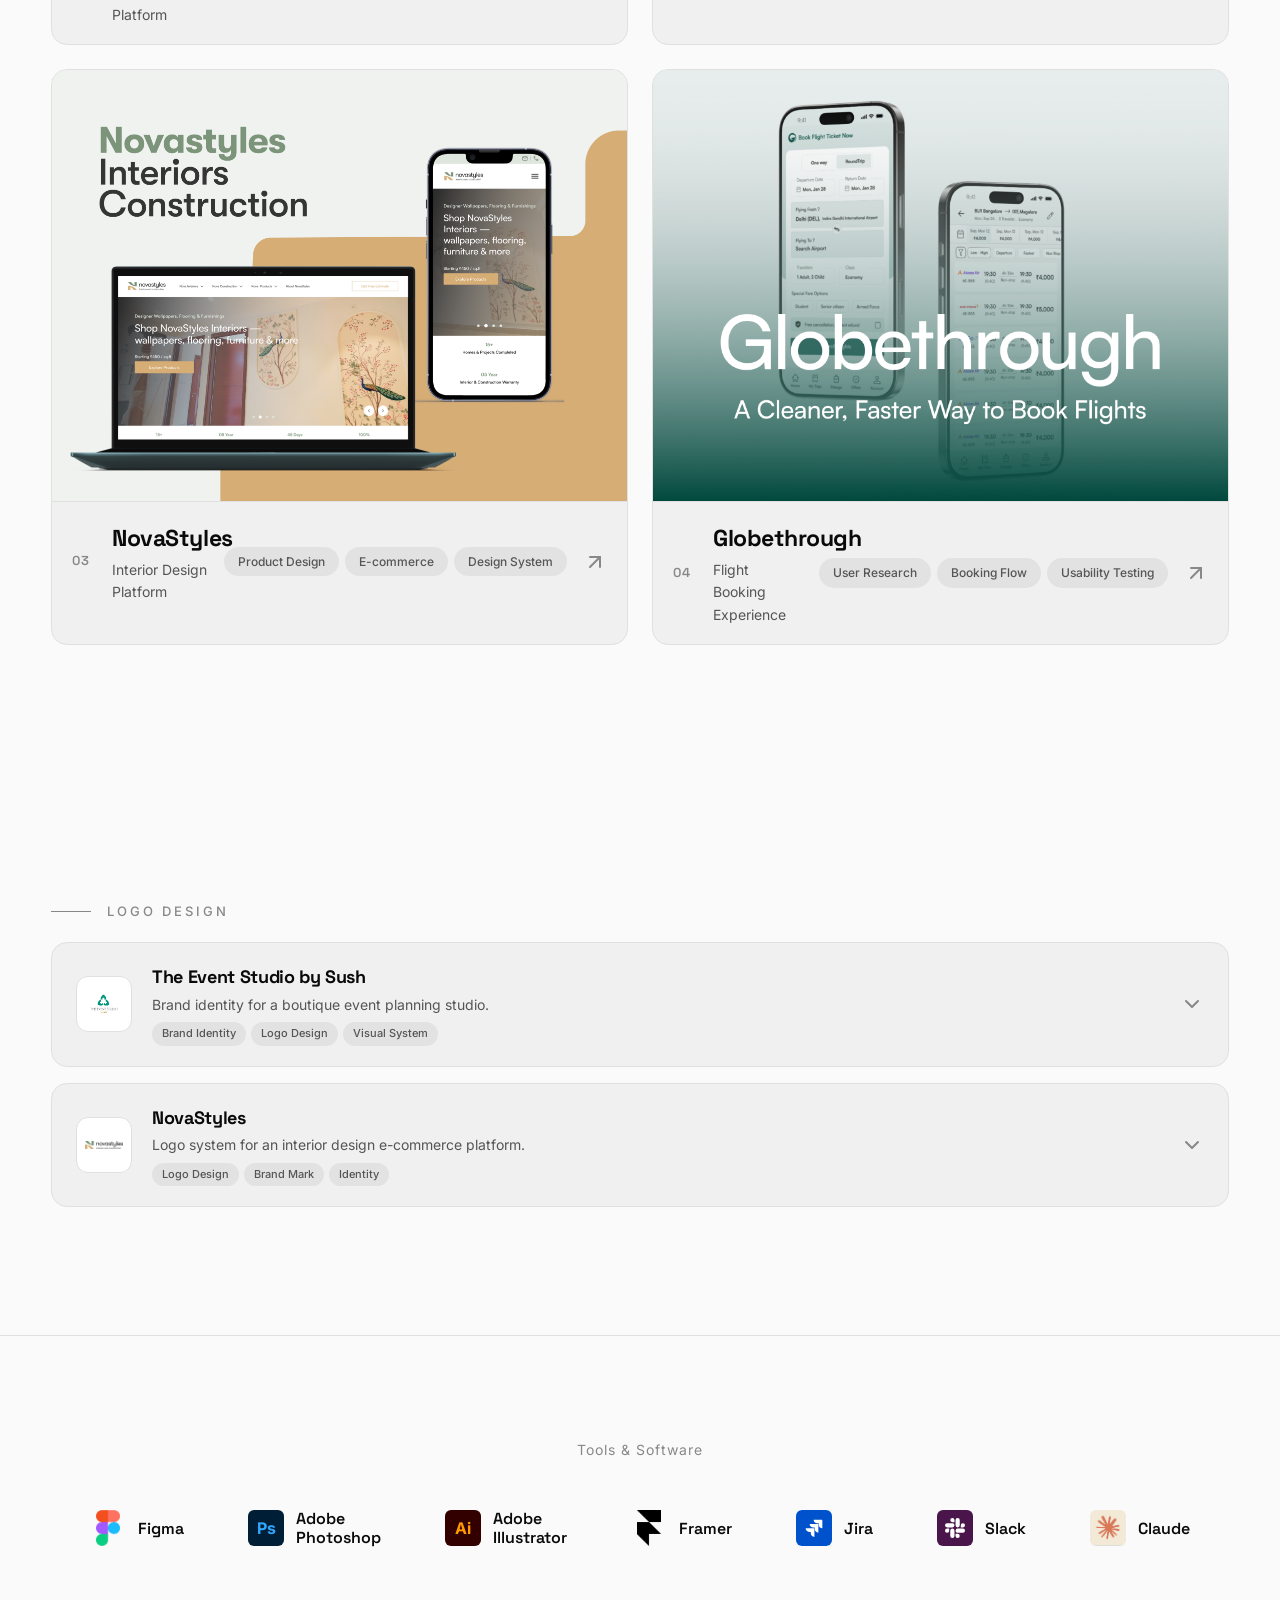
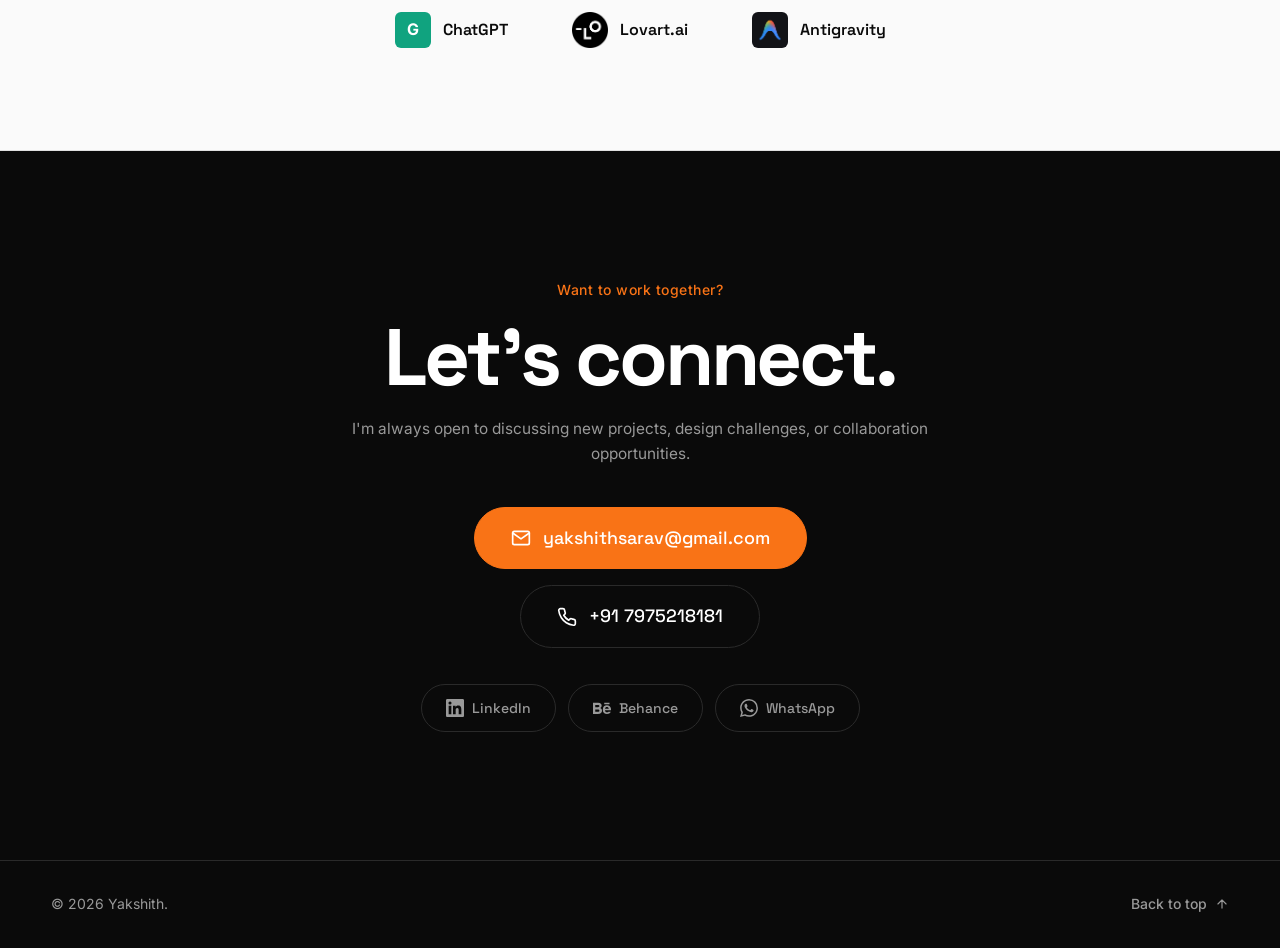
==== commit c110b25a: "Hero title resize + logo card context text and CTA links" ====
--- a/index.html
+++ b/index.html
@@ -357,6 +357,9 @@
             <svg class="logo-card__chevron" xmlns="http://www.w3.org/2000/svg" width="24" height="24" viewBox="0 0 24 24" fill="none" stroke="currentColor" stroke-width="2" stroke-linecap="round" stroke-linejoin="round"><polyline points="6 9 12 15 18 9"/></svg>
           </div>
           <div class="logo-card__body">
+            <div class="logo-card__context">
+              <p>The mark uses three interlocking petals forming a puzzle motif — symbolizing how seamless, creative, and memorable events come together.</p>
+            </div>
             <div class="logo-project__grid">
               <div class="logo-project__cell">
                 <img src="assets/theeventstudionlogo/The Event Studio by Sush Logo files/JPG/1x/Artboard 3 copy-100.jpg" alt="Horizontal lockup" loading="lazy">
@@ -398,6 +401,10 @@
             <svg class="logo-card__chevron" xmlns="http://www.w3.org/2000/svg" width="24" height="24" viewBox="0 0 24 24" fill="none" stroke="currentColor" stroke-width="2" stroke-linecap="round" stroke-linejoin="round"><polyline points="6 9 12 15 18 9"/></svg>
           </div>
           <div class="logo-card__body">
+            <div class="logo-card__context">
+              <p>A brand mark system for NovaStyles — an interior design e-commerce platform. The logo explores modular geometry to reflect the brand's focus on structured, modern interiors.</p>
+              <a href="novastyles.html" class="logo-card__cta">View full project <svg xmlns="http://www.w3.org/2000/svg" width="14" height="14" viewBox="0 0 24 24" fill="none" stroke="currentColor" stroke-width="2" stroke-linecap="round" stroke-linejoin="round"><line x1="7" y1="17" x2="17" y2="7"/><polyline points="7 7 17 7 17 17"/></svg></a>
+            </div>
             <div class="logo-project__grid">
               <div class="logo-project__cell">
                 <img src="assets/novastyles assets/1x/Artboard 2 copy 18.png" alt="NovaStyles variant 1" loading="lazy">
--- a/style.css
+++ b/style.css
@@ -377,7 +377,7 @@
 }
 
 .hero__title-line1 {
-  font-size: clamp(64px, 11vw, 170px);
+  font-size: clamp(48px, 6vw, 96px);
   color: var(--text-primary);
   display: block;
   text-align: center;
@@ -1360,7 +1360,7 @@
   .education-v2__cards { grid-template-columns:1fr; }
 
   .hero__title-line1 {
-    font-size: clamp(44px, 8vw, 100px);
+    font-size: clamp(40px, 5.5vw, 80px);
   }
 
   /* WhatsApp is already icon-only at base styles */
@@ -1382,7 +1382,7 @@
   .hero__content { padding-bottom: 32px; }
 
   .hero__title-line1 {
-    font-size: clamp(36px, 10vw, 64px);
+    font-size: clamp(32px, 7vw, 56px);
   }
   .hero__cta-primary { padding: 12px 24px; font-size: 14px; }
   .hero__cta-whatsapp { width: 44px; height: 44px; }
@@ -1451,7 +1451,7 @@
   .project-card__content { padding: 20px 20px 24px; }
 
   .hero__title-line1 {
-    font-size: clamp(30px, 11vw, 48px);
+    font-size: clamp(26px, 8vw, 40px);
   }
 }
 
@@ -3047,14 +3047,14 @@
   display: flex;
   align-items: center;
   justify-content: center;
-  gap: 24px;
+  gap: 18px;
   opacity: 0;
   transform: translateY(40px);
   animation: fadeInUp 1s var(--ease-out-expo) .3s forwards;
 }
 .hero__avatar {
-  width: 100px;
-  height: 100px;
+  width: 72px;
+  height: 72px;
   border-radius: 50%;
   overflow: hidden;
   border: 3px solid var(--accent);
@@ -3242,7 +3242,7 @@
    ══════════════════════════════════════ */
 @media (max-width: 1024px) {
   .hero__title-line1 {
-    font-size: clamp(44px, 7vw, 90px);
+    font-size: clamp(40px, 5.5vw, 72px);
   }
   .work__card {
     width: clamp(300px, 40vw, 380px);
@@ -3265,15 +3265,15 @@
     gap: 16px;
   }
   .hero__avatar {
-    width: 72px;
-    height: 72px;
+    width: 56px;
+    height: 56px;
     margin-bottom: 0;
   }
   .hero__title {
     align-items: center;
   }
   .hero__title-line1 {
-    font-size: clamp(28px, 8vw, 52px) !important;
+    font-size: clamp(28px, 7vw, 48px) !important;
     white-space: normal;
   }
   .hero__tagline {
@@ -3337,11 +3337,11 @@
 
 @media (max-width: 480px) {
   .hero__avatar {
-    width: 56px;
-    height: 56px;
+    width: 44px;
+    height: 44px;
   }
   .hero__title-line1 {
-    font-size: clamp(24px, 10vw, 40px) !important;
+    font-size: clamp(22px, 8vw, 36px) !important;
   }
   .hero__skill-pill {
     font-size: 11px;
@@ -3518,8 +3518,36 @@
   padding: 0 24px;
 }
 .logo-card--open .logo-card__body {
-  max-height: 800px;
+  max-height: 1000px;
   padding: 0 24px 24px;
+}
+
+/* Context text inside expanded card */
+.logo-card__context {
+  margin-bottom: 16px;
+  padding-bottom: 16px;
+  border-bottom: 1px solid var(--border-color);
+}
+.logo-card__context p {
+  font-size: 14px;
+  font-weight: 400;
+  line-height: 1.6;
+  color: var(--text-secondary);
+  margin-bottom: 10px;
+}
+.logo-card__cta {
+  display: inline-flex;
+  align-items: center;
+  gap: 6px;
+  font-family: var(--font-display);
+  font-size: 13px;
+  font-weight: 600;
+  color: var(--accent);
+  text-decoration: none;
+  transition: gap var(--transition-fast);
+}
+.logo-card__cta:hover {
+  gap: 10px;
 }
 
 /* Variants Grid (shared) */
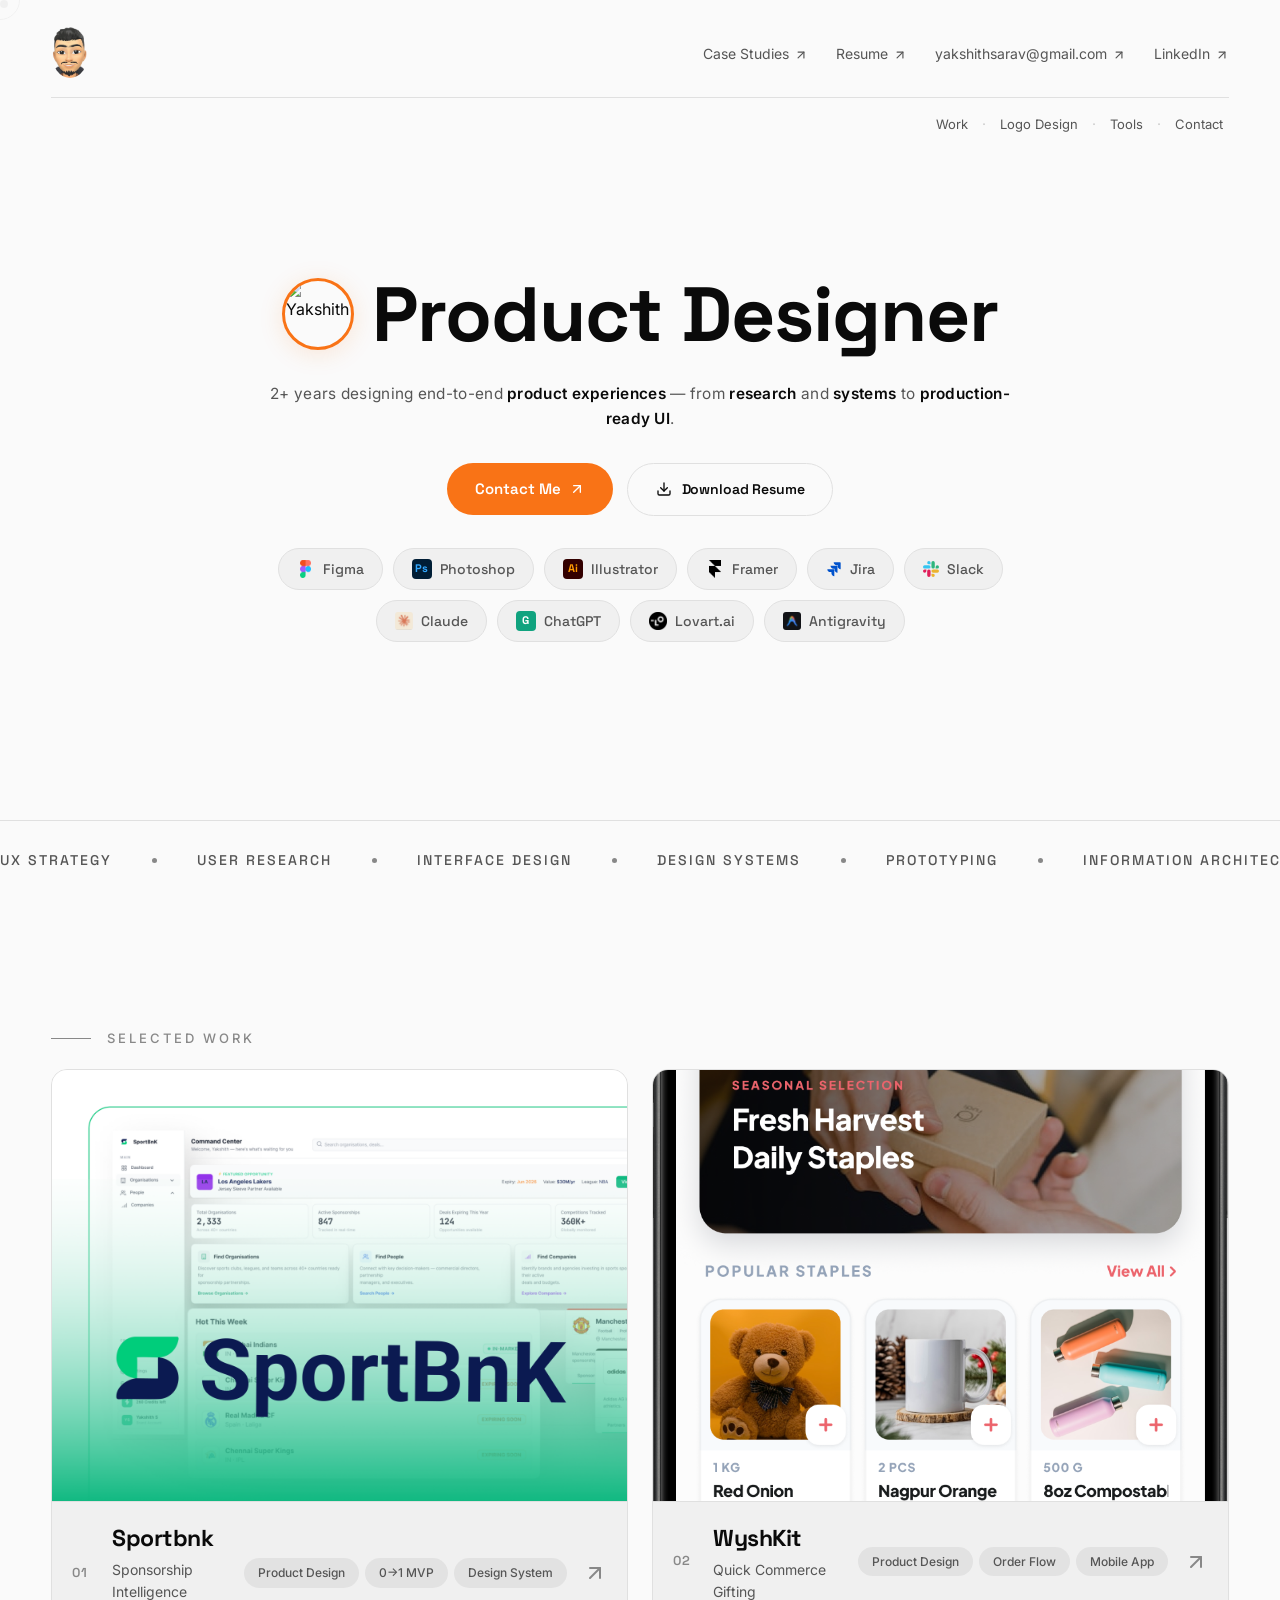
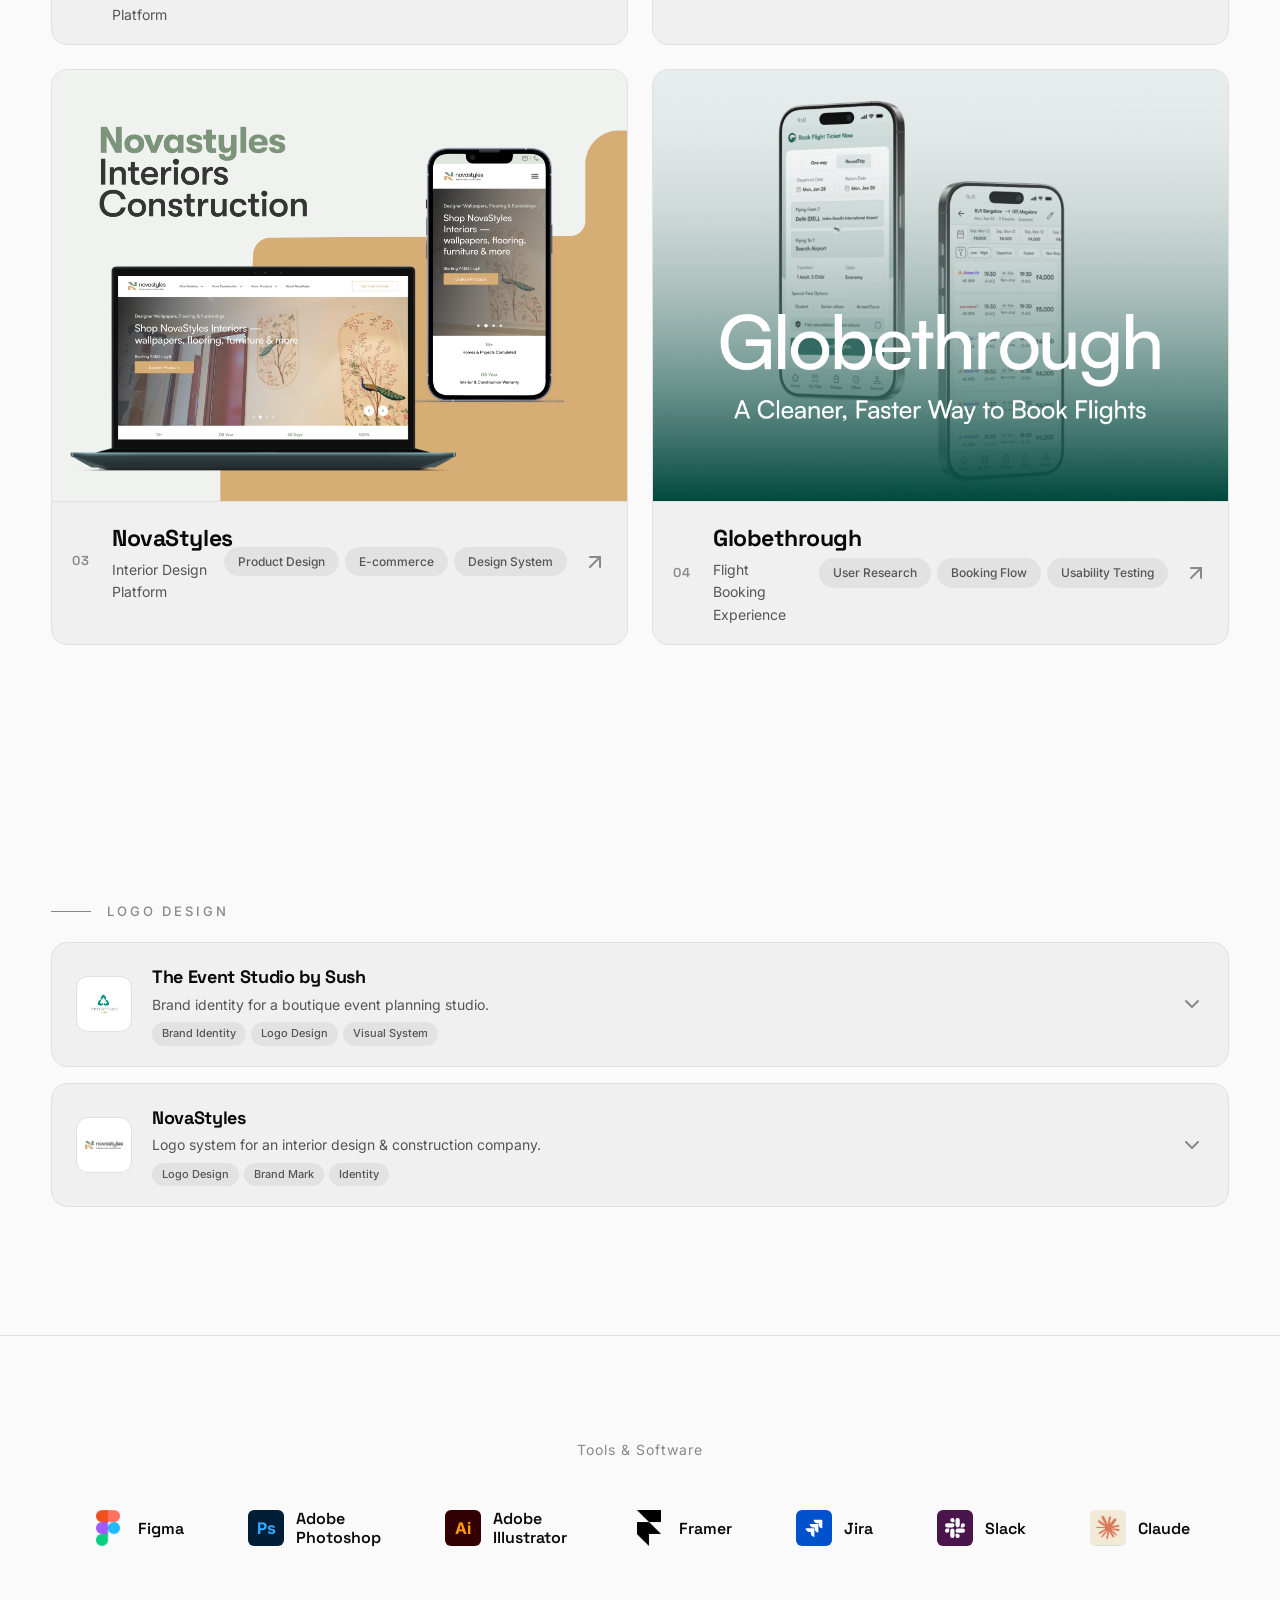
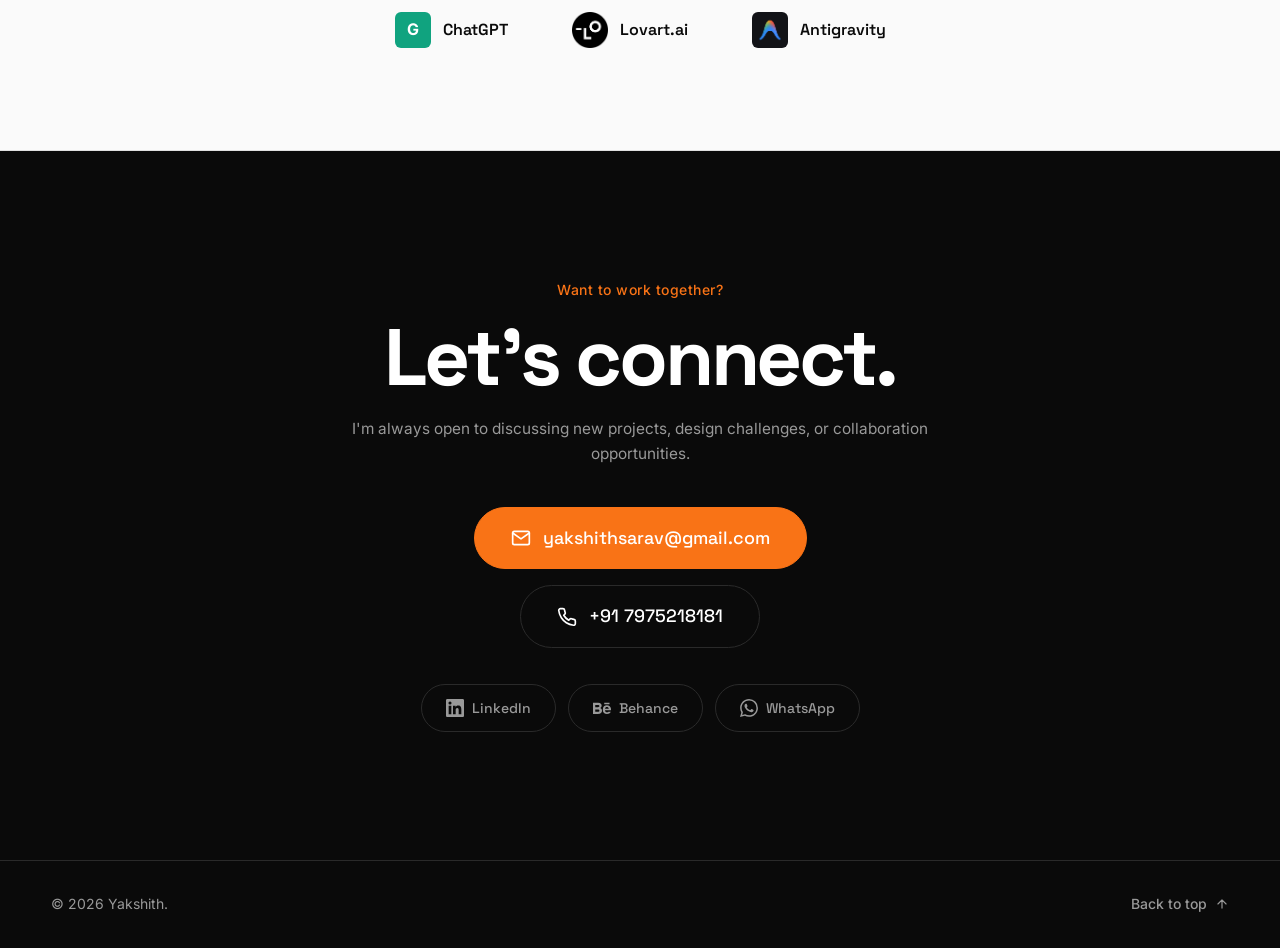
==== commit 61dd1fc5: "Fix WyshKit thumbnail, enrich logo cards with mockups and context, remove novastyles.html link from " ====
--- a/index.html
+++ b/index.html
@@ -270,7 +270,7 @@
         <!-- 02 — WyshKit -->
         <a href="wyshkit.html" class="work__project reveal" id="project-wyshkit">
           <div class="work__project-thumb">
-            <img src="assets/Wyshkit/Frame 564.png" alt="WyshKit" loading="lazy">
+            <img src="assets/Wyshkit/Frame 563.png" alt="WyshKit" loading="lazy">
           </div>
           <div class="work__project-meta">
             <span class="work__project-num">02</span>
@@ -358,7 +358,7 @@
           </div>
           <div class="logo-card__body">
             <div class="logo-card__context">
-              <p>The mark uses three interlocking petals forming a puzzle motif — symbolizing how seamless, creative, and memorable events come together.</p>
+              <p>The mark uses three interlocking petals forming a puzzle motif — symbolizing how seamless, creative, and memorable events come together. The system was designed to work across print, digital, and event collateral.</p>
             </div>
             <div class="logo-project__grid">
               <div class="logo-project__cell">
@@ -380,6 +380,8 @@
                 <img src="assets/theeventstudionlogo/The Event Studio by Sush Logo files/JPG/1x/Artboard 3 copy 10-100.jpg" alt="Monochrome vertical" loading="lazy">
               </div>
             </div>
+            <!-- Mockups -->
+            <h4 class="logo-card__section-title">Logo Variants</h4>
           </div>
         </div>
 
@@ -391,7 +393,7 @@
             </div>
             <div class="logo-card__info">
               <h3 class="logo-card__name">NovaStyles</h3>
-              <p class="logo-card__desc">Logo system for an interior design e-commerce platform.</p>
+              <p class="logo-card__desc">Logo system for an interior design & construction company.</p>
               <div class="logo-card__tags">
                 <span>Logo Design</span>
                 <span>Brand Mark</span>
@@ -402,8 +404,7 @@
           </div>
           <div class="logo-card__body">
             <div class="logo-card__context">
-              <p>A brand mark system for NovaStyles — an interior design e-commerce platform. The logo explores modular geometry to reflect the brand's focus on structured, modern interiors.</p>
-              <a href="novastyles.html" class="logo-card__cta">View full project <svg xmlns="http://www.w3.org/2000/svg" width="14" height="14" viewBox="0 0 24 24" fill="none" stroke="currentColor" stroke-width="2" stroke-linecap="round" stroke-linejoin="round"><line x1="7" y1="17" x2="17" y2="7"/><polyline points="7 7 17 7 17 17"/></svg></a>
+              <p>A brand mark system for NovaStyles — an interior design and construction company. The logo explores modular geometry with two interlocking shapes forming the letter "N", reflecting the brand's focus on structured, modern interiors.</p>
             </div>
             <div class="logo-project__grid">
               <div class="logo-project__cell">
@@ -424,6 +425,15 @@
               <div class="logo-project__cell">
                 <img src="assets/novastyles assets/1x/Artboard 2 copy 23.png" alt="NovaStyles variant 6" loading="lazy">
               </div>
+            </div>
+            <!-- Mockups -->
+            <h4 class="logo-card__section-title">Brand Applications</h4>
+            <div class="logo-card__mockups">
+              <img src="assets/novastyles assets/Group 57.png" alt="NovaStyles billboard mockup" loading="lazy">
+              <img src="assets/novastyles assets/image (27) 1.png" alt="NovaStyles lobby interior" loading="lazy">
+              <img src="assets/novastyles assets/Artboard 1 Mockup (5).png" alt="NovaStyles t-shirt mockup" loading="lazy">
+              <img src="assets/novastyles assets/image (23) 1.png" alt="NovaStyles construction signage" loading="lazy">
+              <img src="assets/novastyles assets/image (24) 1.png" alt="NovaStyles branded van" loading="lazy">
             </div>
           </div>
         </div>
--- a/style.css
+++ b/style.css
@@ -3518,8 +3518,47 @@
   padding: 0 24px;
 }
 .logo-card--open .logo-card__body {
-  max-height: 1000px;
+  max-height: 3000px;
   padding: 0 24px 24px;
+}
+
+/* Section titles inside expanded cards */
+.logo-card__section-title {
+  font-family: var(--font-display);
+  font-size: 13px;
+  font-weight: 600;
+  text-transform: uppercase;
+  letter-spacing: 2px;
+  color: var(--text-muted);
+  margin-top: 20px;
+  margin-bottom: 12px;
+}
+
+/* Mockup gallery */
+.logo-card__mockups {
+  display: grid;
+  grid-template-columns: repeat(2, 1fr);
+  gap: 12px;
+  margin-top: 4px;
+}
+.logo-card__mockups img {
+  width: 100%;
+  height: 100%;
+  object-fit: cover;
+  border-radius: 10px;
+  border: 1px solid var(--border-color);
+  transition: transform var(--transition-fast), box-shadow var(--transition-fast);
+}
+.logo-card__mockups img:first-child {
+  grid-column: 1 / -1;
+  aspect-ratio: 16 / 9;
+}
+.logo-card__mockups img:not(:first-child) {
+  aspect-ratio: 1 / 1;
+}
+.logo-card__mockups img:hover {
+  transform: translateY(-3px);
+  box-shadow: 0 12px 32px rgba(0,0,0,.08);
 }
 
 /* Context text inside expanded card */
@@ -3612,6 +3651,16 @@
   }
   .logo-project__cell {
     border-radius: 8px;
+  }
+  .logo-card__mockups {
+    grid-template-columns: 1fr;
+    gap: 10px;
+  }
+  .logo-card__mockups img:first-child {
+    aspect-ratio: 16 / 10;
+  }
+  .logo-card__mockups img:not(:first-child) {
+    aspect-ratio: 4 / 3;
   }
 }
 @media (max-width: 480px) {
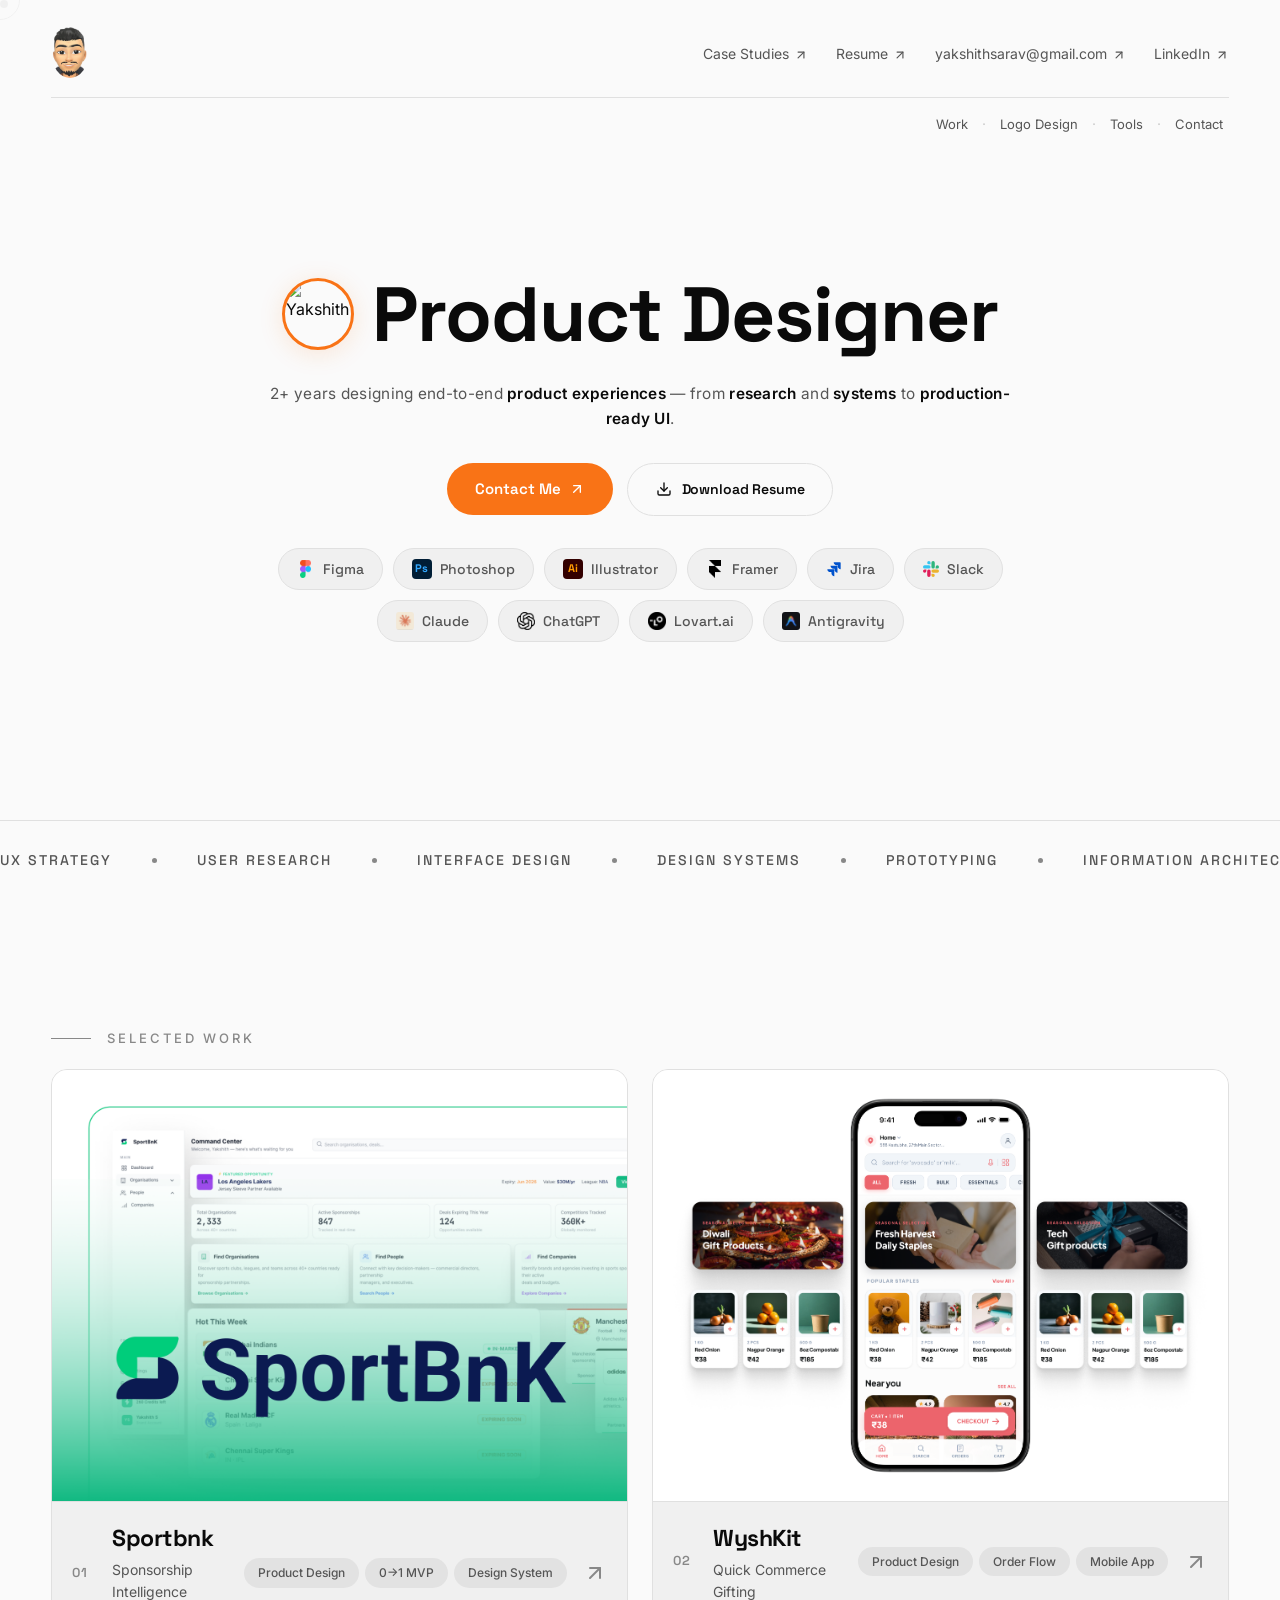
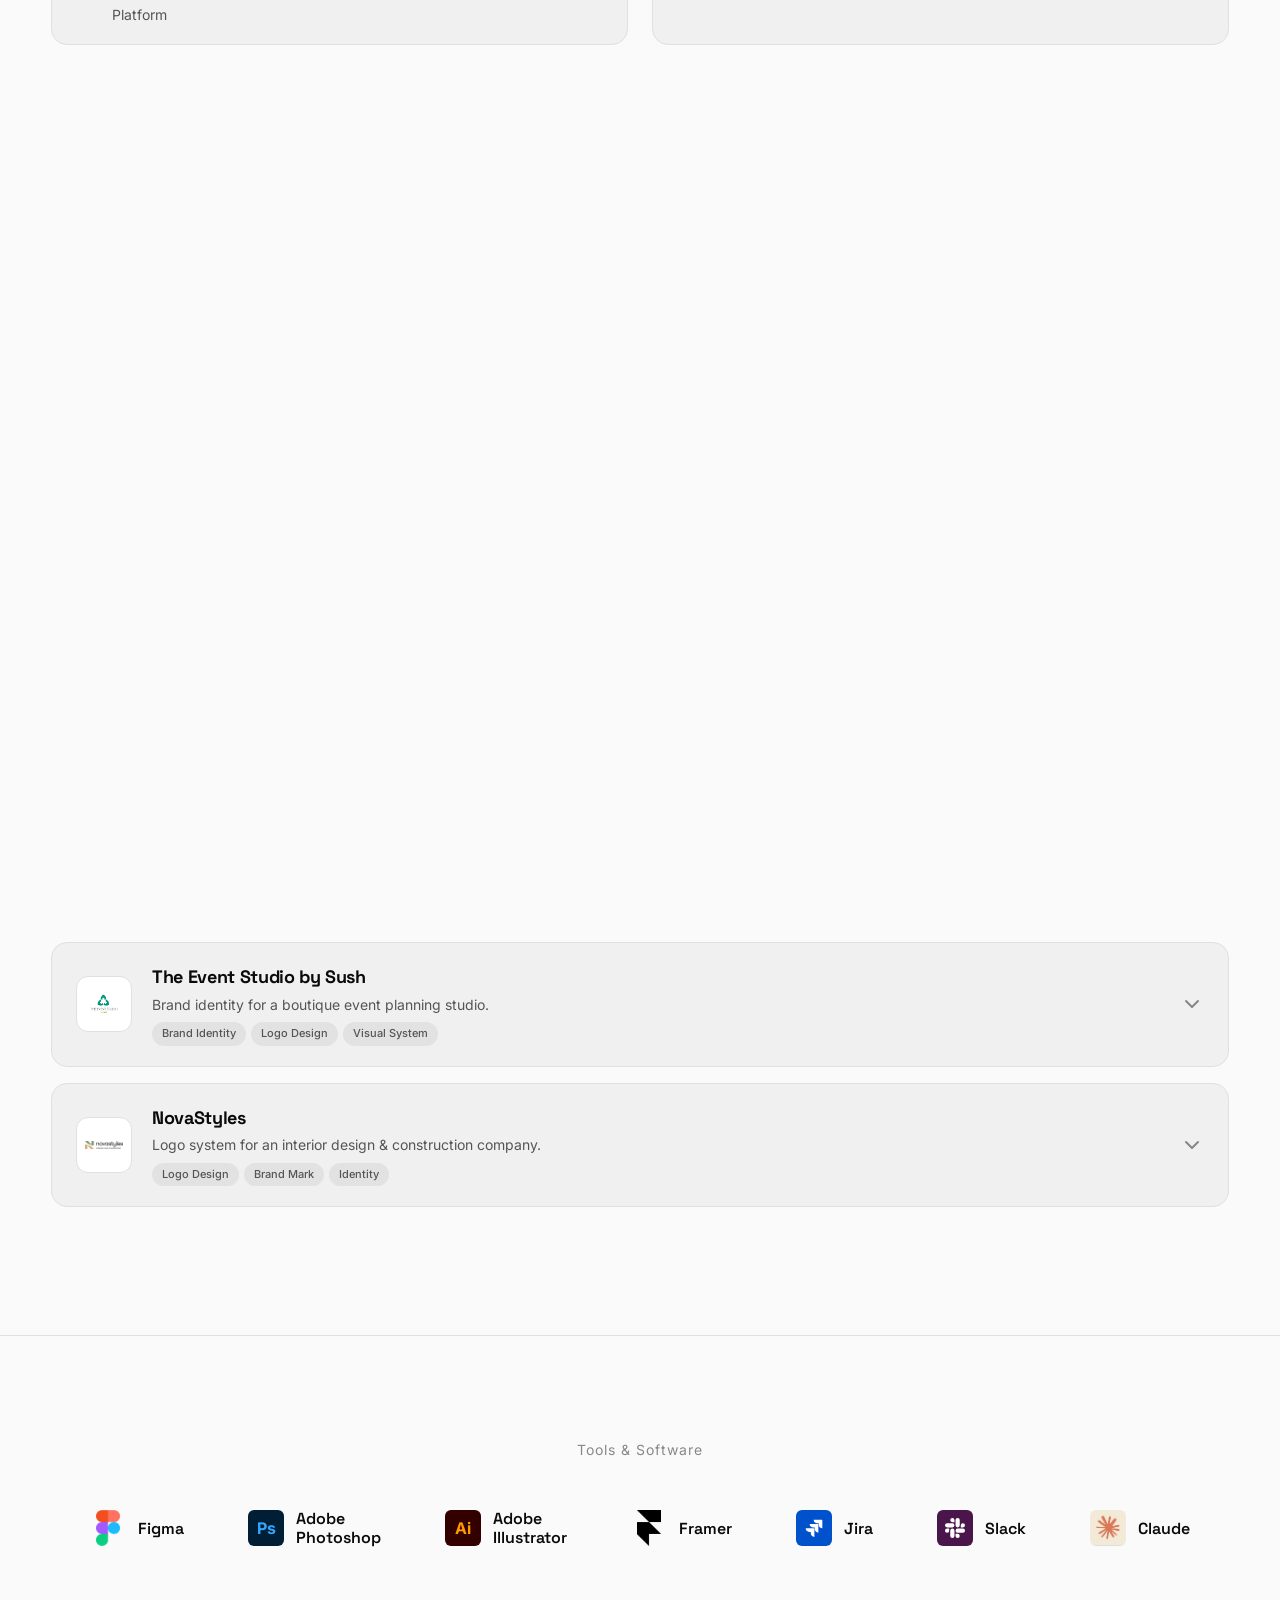
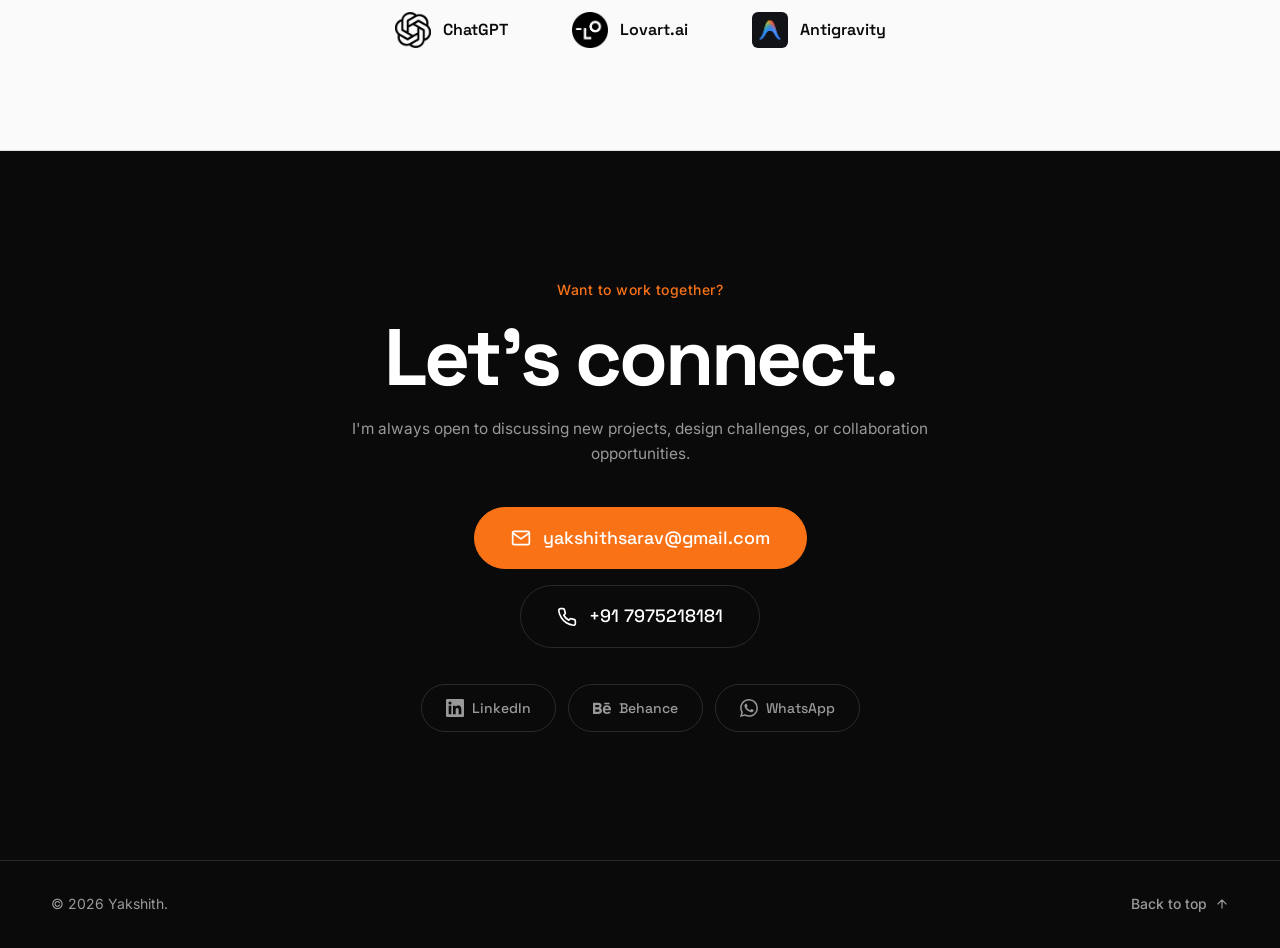
==== commit df13ff7f: "Update WyshKit project thumbnail and ChatGPT logo" ====
--- a/index.html
+++ b/index.html
@@ -171,8 +171,7 @@
             <img src="assets/logos of tools/Icon.png.png" alt="" class="hero__skill-icon"> Claude
           </span>
           <span class="hero__skill-pill">
-            <span class="hero__skill-badge" style="background:#10A37F;"><span style="color:#fff;font-weight:700;font-size:11px;">G</span></span>
-            ChatGPT
+            <img src="assets/new images/Logo.svg.png" alt="" class="hero__skill-icon"> ChatGPT
           </span>
           <span class="hero__skill-pill">
             <img src="assets/logos of tools/lovartai_logo.png.png" alt="" class="hero__skill-icon"> Lovart.ai
@@ -270,7 +269,7 @@
         <!-- 02 — WyshKit -->
         <a href="wyshkit.html" class="work__project reveal" id="project-wyshkit">
           <div class="work__project-thumb">
-            <img src="assets/Wyshkit/Frame 563.png" alt="WyshKit" loading="lazy">
+            <img src="assets/new images/Frame 590.png" alt="WyshKit" loading="lazy">
           </div>
           <div class="work__project-meta">
             <span class="work__project-num">02</span>
@@ -493,9 +492,7 @@
         </div>
 
         <div class="tool-item">
-          <div class="tool-item__badge" style="background: #10A37F;">
-            <span style="color: #fff; font-weight: 700; font-size: 16px;">G</span>
-          </div>
+          <img src="assets/new images/Logo.svg.png" alt="ChatGPT" class="tool-item__icon">
           <span class="tool-item__name">ChatGPT</span>
         </div>
 
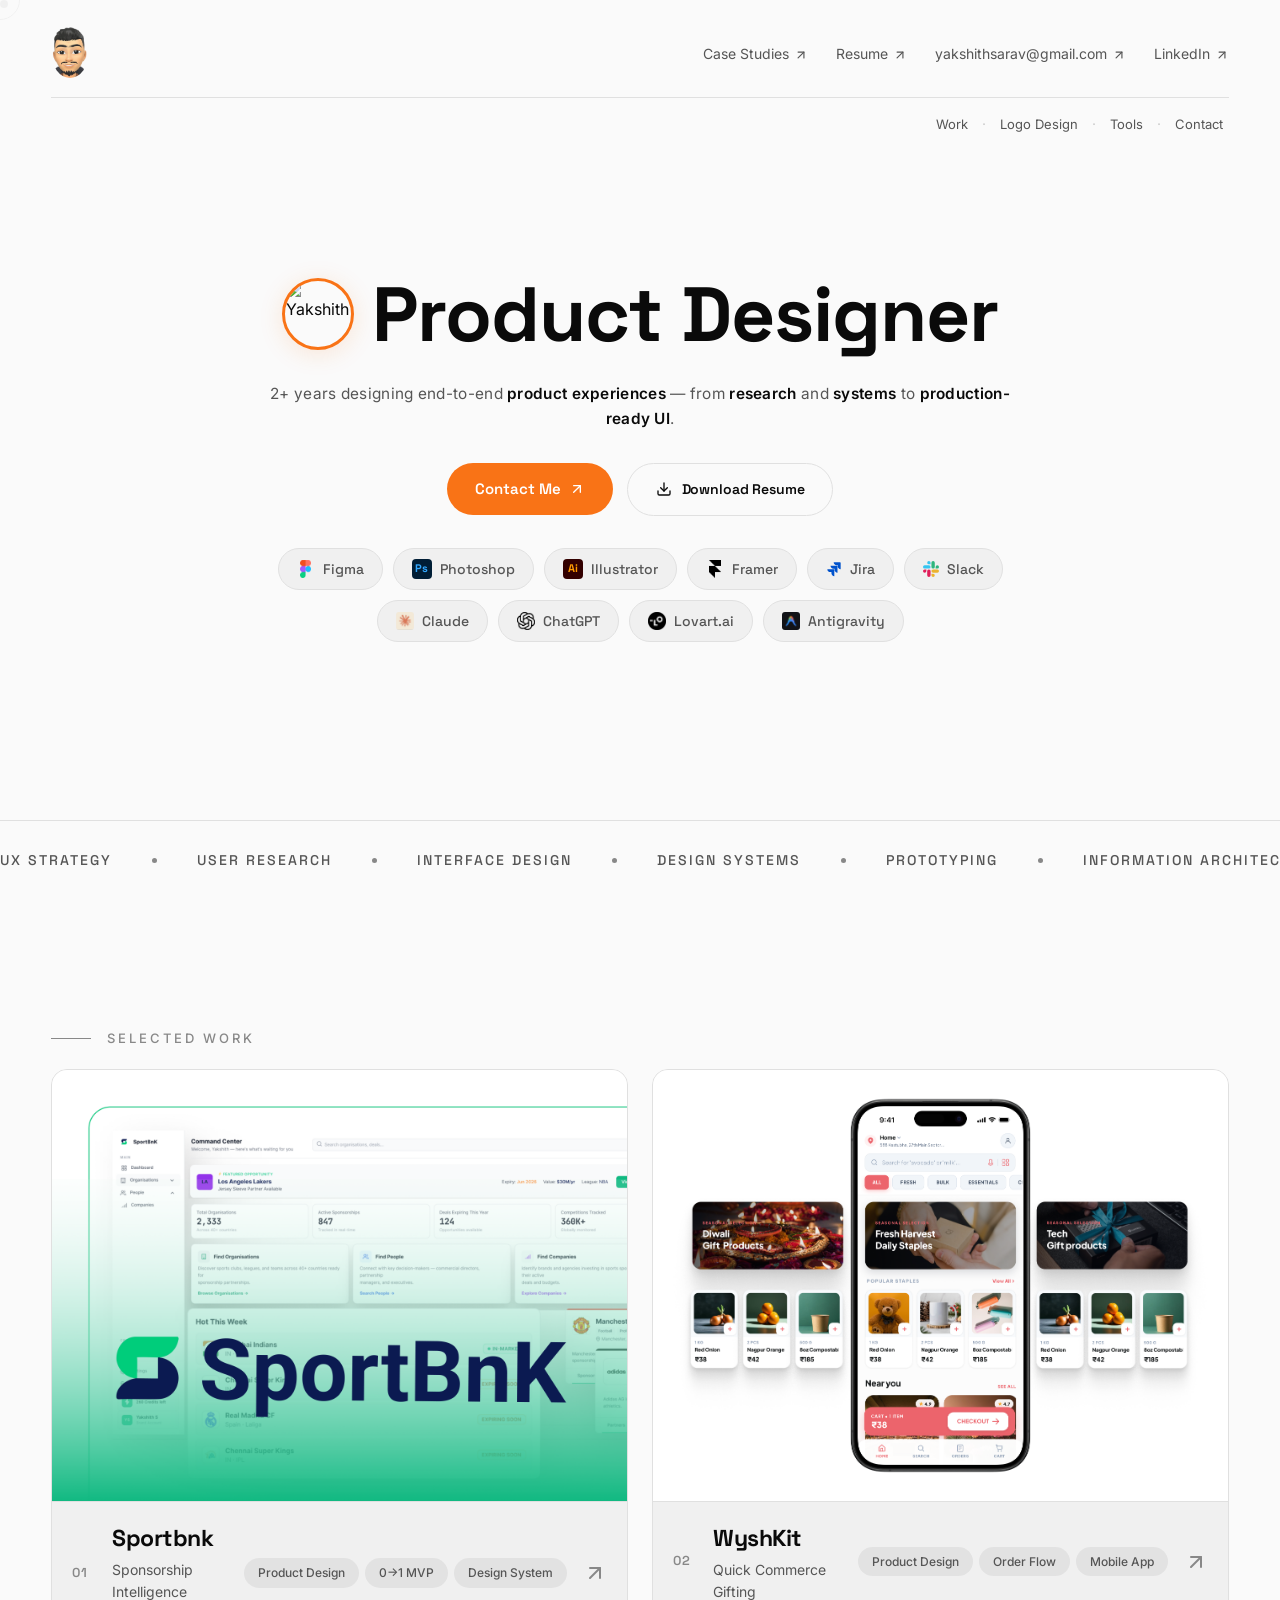
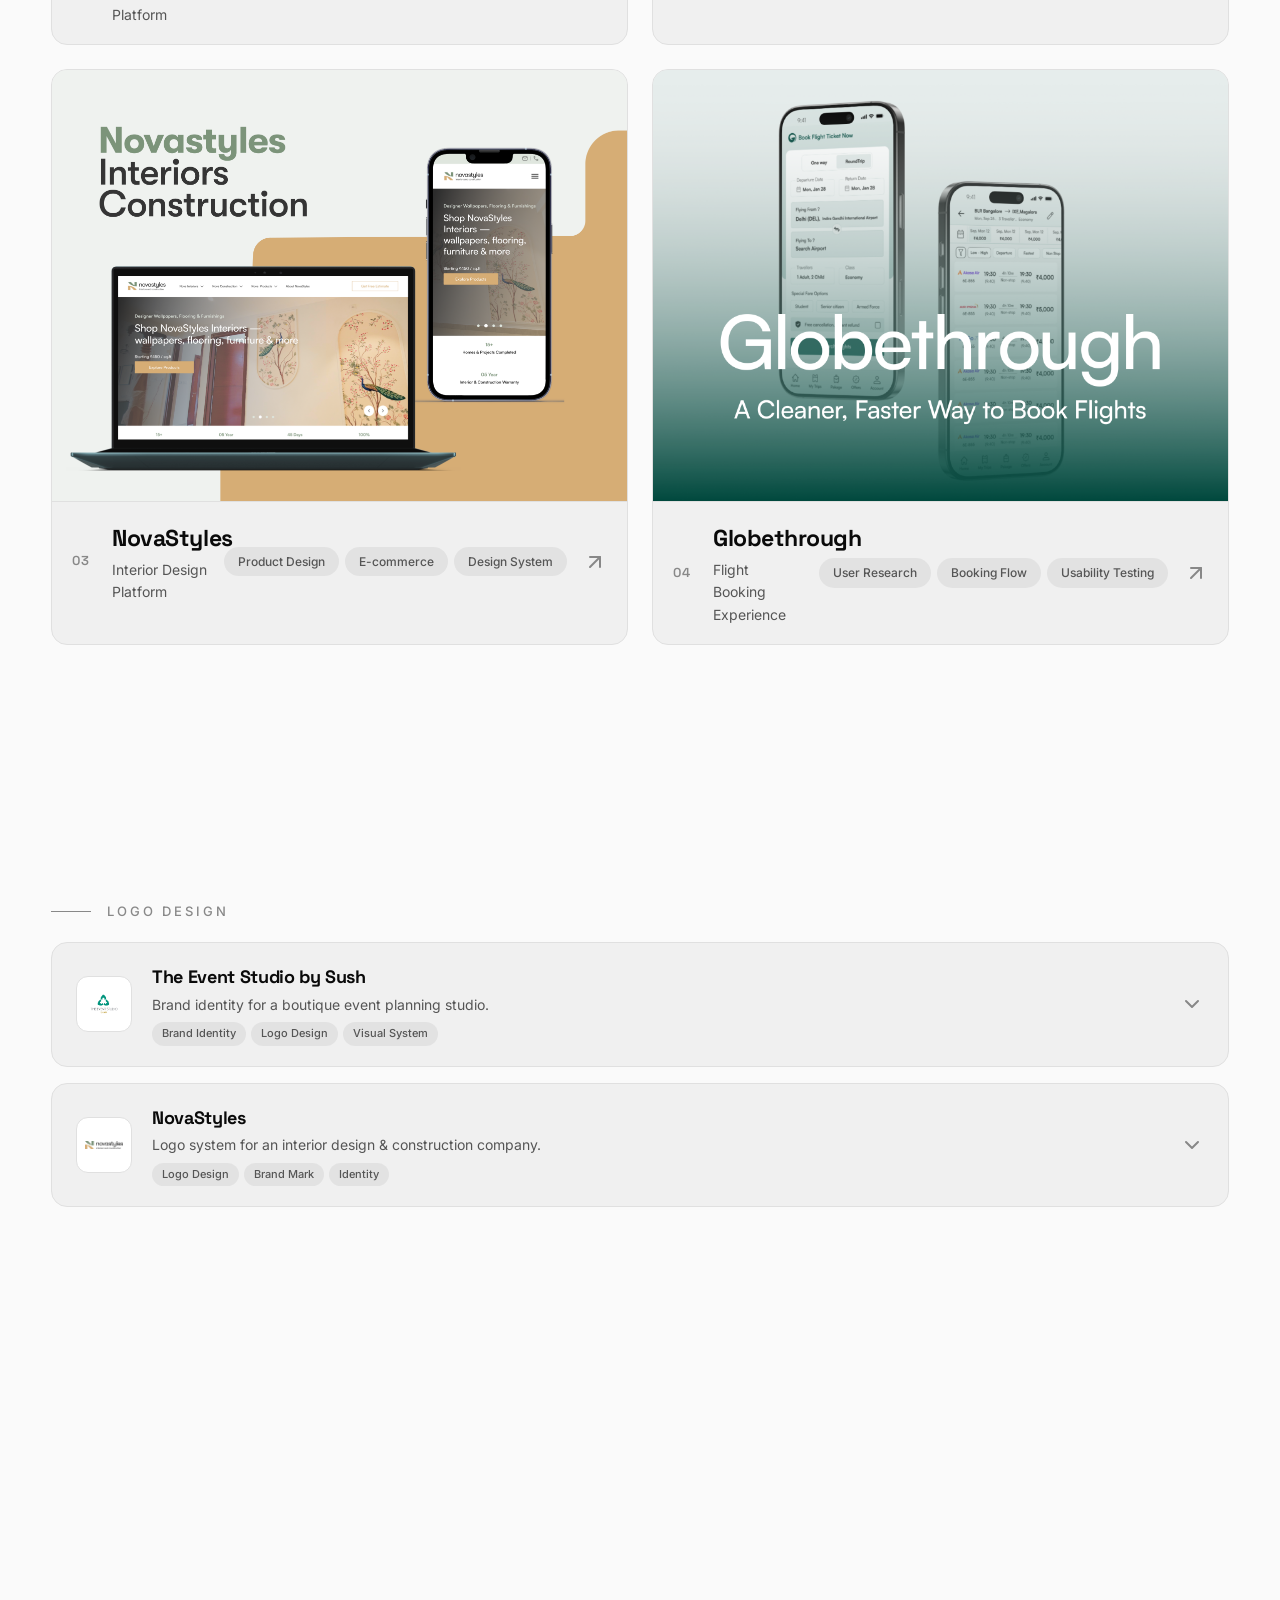
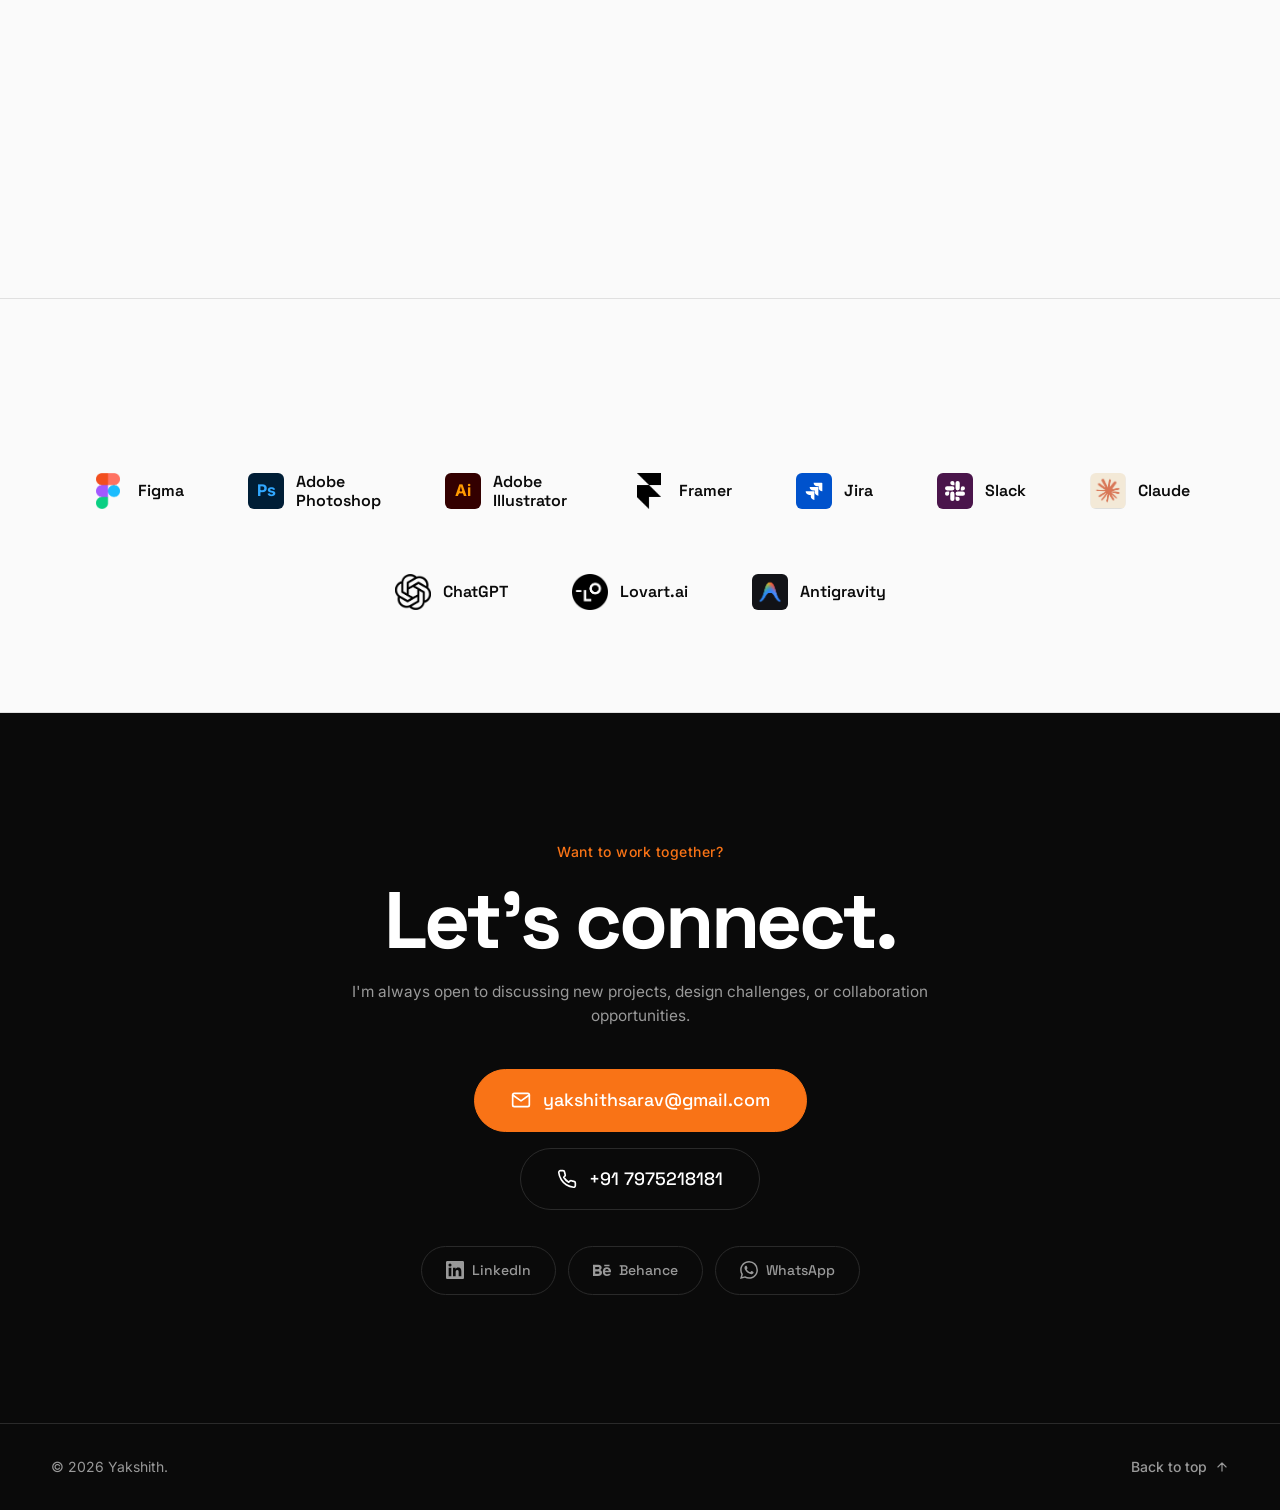
==== commit 0cb255e9: "Add Graphic Works section with Tilt Face Cream and Arovida Agency cards" ====
--- a/index.html
+++ b/index.html
@@ -442,6 +442,77 @@
   </section>
 
 
+  <!-- ═══ GRAPHIC WORKS SECTION ═══ -->
+  <section class="section graphic-works" id="graphic-works">
+    <div class="container">
+      <div class="section__label reveal">Graphic Works</div>
+
+      <div class="graphic-cards reveal reveal-delay-1">
+
+        <!-- Card 1: Tilt Face Cream -->
+        <div class="graphic-card" id="graphic-card-tilt">
+          <div class="graphic-card__header" onclick="this.parentElement.classList.toggle('graphic-card--open')">
+            <div class="graphic-card__thumb">
+              <img src="assets/graphic works/tilt-sunscreen-features.jpg" alt="Tilt Face Cream" loading="lazy">
+            </div>
+            <div class="graphic-card__info">
+              <h3 class="graphic-card__name">Tilt Face Cream</h3>
+              <p class="graphic-card__desc">E-commerce product marketing visuals for a Korean skincare brand.</p>
+              <div class="graphic-card__tags">
+                <span>Marketing Design</span>
+                <span>Product Visuals</span>
+                <span>E-commerce</span>
+              </div>
+            </div>
+            <svg class="graphic-card__chevron" xmlns="http://www.w3.org/2000/svg" width="24" height="24" viewBox="0 0 24 24" fill="none" stroke="currentColor" stroke-width="2" stroke-linecap="round" stroke-linejoin="round"><polyline points="6 9 12 15 18 9"/></svg>
+          </div>
+          <div class="graphic-card__body">
+            <div class="graphic-card__context">
+              <p>Designed a suite of Amazon listing banners and product detail images for Tilt — a Korean-ingredient sunscreen and skincare brand. The visuals translate complex ingredient stories into clean, lifestyle-led layouts that convert.</p>
+            </div>
+            <div class="graphic-card__gallery">
+              <img src="assets/graphic works/tilt-models-banner.jpg" alt="Tilt models lifestyle banner" loading="lazy">
+              <img src="assets/graphic works/tilt-sunscreen-features.jpg" alt="Tilt sunscreen product features" loading="lazy">
+              <img src="assets/graphic works/tilt-cleanser-features.jpg" alt="Tilt cleanser product features" loading="lazy">
+              <img src="assets/graphic works/tilt-ingredients-quad.jpg" alt="Tilt ingredients layout" loading="lazy">
+            </div>
+          </div>
+        </div>
+
+        <!-- Card 2: Arovida Agency -->
+        <div class="graphic-card" id="graphic-card-arovida">
+          <div class="graphic-card__header" onclick="this.parentElement.classList.toggle('graphic-card--open')">
+            <div class="graphic-card__thumb graphic-card__thumb--dark">
+              <img src="assets/graphic works/arovida-banner.png" alt="Arovida Agency" loading="lazy">
+            </div>
+            <div class="graphic-card__info">
+              <h3 class="graphic-card__name">Arovida Agency</h3>
+              <p class="graphic-card__desc">Creative ad campaigns and social content for a digital growth agency.</p>
+              <div class="graphic-card__tags">
+                <span>Ad Creative</span>
+                <span>Social Media</span>
+                <span>Brand Messaging</span>
+              </div>
+            </div>
+            <svg class="graphic-card__chevron" xmlns="http://www.w3.org/2000/svg" width="24" height="24" viewBox="0 0 24 24" fill="none" stroke="currentColor" stroke-width="2" stroke-linecap="round" stroke-linejoin="round"><polyline points="6 9 12 15 18 9"/></svg>
+          </div>
+          <div class="graphic-card__body">
+            <div class="graphic-card__context">
+              <p>Created bold, concept-driven promotional creatives for Arovida — a digital agency targeting B2B clients. The work spans punchy Instagram ads, brand-tone messaging visuals, and hero banners built to communicate credibility at a glance.</p>
+            </div>
+            <div class="graphic-card__gallery graphic-card__gallery--portrait">
+              <img src="assets/graphic works/arovida-ad-race.jpg" alt="Arovida race ad creative" loading="lazy">
+              <img src="assets/graphic works/arovida-post-1.jpg" alt="Arovida Instagram post 1" loading="lazy">
+              <img src="assets/graphic works/arovida-post-2.jpg" alt="Arovida Instagram post 2" loading="lazy">
+            </div>
+          </div>
+        </div>
+
+      </div>
+    </div>
+  </section>
+
+
   <!-- ═══ TOOLS / SOFTWARE SECTION ═══ -->
   <section class="section tools-section" id="tools">
     <div class="container">
--- a/style.css
+++ b/style.css
@@ -3677,6 +3677,235 @@
 }
 
 /* ══════════════════════════════════════
+   GRAPHIC WORKS — EXPANDABLE CARDS
+   ══════════════════════════════════════ */
+.graphic-works {
+  background: var(--bg-primary);
+}
+
+.graphic-cards {
+  display: flex;
+  flex-direction: column;
+  gap: 16px;
+}
+
+.graphic-card {
+  background: var(--bg-card);
+  border: 1px solid var(--border-color);
+  border-radius: 16px;
+  overflow: hidden;
+  transition: box-shadow var(--transition-fast);
+}
+.graphic-card:hover {
+  box-shadow: 0 8px 32px rgba(0,0,0,.06);
+}
+
+.graphic-card__header {
+  display: flex;
+  align-items: center;
+  gap: 20px;
+  padding: 20px 24px;
+  cursor: pointer;
+  transition: background var(--transition-fast);
+  user-select: none;
+}
+.graphic-card__header:hover {
+  background: rgba(0,0,0,.02);
+}
+
+/* Thumbnail preview in collapsed state */
+.graphic-card__thumb {
+  width: 80px;
+  height: 56px;
+  border-radius: 10px;
+  overflow: hidden;
+  background: #f0f0f0;
+  border: 1px solid var(--border-color);
+  flex-shrink: 0;
+}
+.graphic-card__thumb--dark {
+  background: #001466;
+}
+.graphic-card__thumb img {
+  width: 100%;
+  height: 100%;
+  object-fit: cover;
+}
+
+.graphic-card__info {
+  flex: 1;
+  min-width: 0;
+}
+
+.graphic-card__name {
+  font-family: var(--font-display);
+  font-size: 18px;
+  font-weight: 700;
+  letter-spacing: -.02em;
+  color: var(--text-primary);
+  margin-bottom: 2px;
+}
+
+.graphic-card__desc {
+  font-size: 14px;
+  font-weight: 400;
+  color: var(--text-secondary);
+  margin-bottom: 6px;
+}
+
+.graphic-card__tags {
+  display: flex;
+  flex-wrap: wrap;
+  gap: 5px;
+}
+.graphic-card__tags span {
+  font-size: 11px;
+  font-weight: 500;
+  padding: 3px 10px;
+  border-radius: 100px;
+  background: rgba(10,10,10,.06);
+  color: var(--text-secondary);
+}
+
+.graphic-card__chevron {
+  flex-shrink: 0;
+  color: var(--text-muted);
+  transition: transform .3s var(--ease-out-expo);
+}
+.graphic-card--open .graphic-card__chevron {
+  transform: rotate(180deg);
+}
+
+/* Expandable body */
+.graphic-card__body {
+  max-height: 0;
+  overflow: hidden;
+  transition: max-height .5s var(--ease-out-expo), padding .5s var(--ease-out-expo);
+  padding: 0 24px;
+}
+.graphic-card--open .graphic-card__body {
+  max-height: 4000px;
+  padding: 0 24px 24px;
+}
+
+/* Context blurb */
+.graphic-card__context {
+  margin-bottom: 16px;
+  padding-bottom: 16px;
+  border-bottom: 1px solid var(--border-color);
+}
+.graphic-card__context p {
+  font-size: 14px;
+  font-weight: 400;
+  line-height: 1.6;
+  color: var(--text-secondary);
+}
+
+/* Landscape gallery — 1 full-width hero + 3 columns below */
+.graphic-card__gallery {
+  display: grid;
+  grid-template-columns: repeat(3, 1fr);
+  gap: 12px;
+}
+.graphic-card__gallery img {
+  width: 100%;
+  border-radius: 10px;
+  border: 1px solid var(--border-color);
+  object-fit: cover;
+  transition: transform var(--transition-fast), box-shadow var(--transition-fast);
+  display: block;
+}
+.graphic-card__gallery img:first-child {
+  grid-column: 1 / -1;
+  aspect-ratio: 16 / 7;
+  object-fit: cover;
+}
+.graphic-card__gallery img:not(:first-child) {
+  aspect-ratio: 16 / 10;
+}
+.graphic-card__gallery img:hover {
+  transform: translateY(-3px);
+  box-shadow: 0 12px 32px rgba(0,0,0,.08);
+}
+
+/* Portrait gallery — for Arovida's tall/portrait creatives */
+.graphic-card__gallery--portrait {
+  grid-template-columns: repeat(3, 1fr);
+}
+.graphic-card__gallery--portrait img:first-child {
+  grid-column: 1 / -1;
+  aspect-ratio: 9 / 14;
+  max-height: 520px;
+  margin: 0 auto;
+  width: auto;
+  max-width: 100%;
+}
+.graphic-card__gallery--portrait img:first-child {
+  grid-column: 1 / -1;
+  width: 100%;
+  max-height: 520px;
+  aspect-ratio: auto;
+  object-position: top;
+}
+.graphic-card__gallery--portrait img:not(:first-child) {
+  aspect-ratio: 9 / 16;
+}
+
+/* Graphic Works — Responsive */
+@media (max-width: 768px) {
+  .graphic-card__header {
+    gap: 14px;
+    padding: 16px 18px;
+  }
+  .graphic-card__thumb {
+    width: 64px;
+    height: 44px;
+    border-radius: 8px;
+  }
+  .graphic-card__name {
+    font-size: 16px;
+  }
+  .graphic-card__desc {
+    font-size: 13px;
+  }
+  .graphic-card__body {
+    padding: 0 18px;
+  }
+  .graphic-card--open .graphic-card__body {
+    padding: 0 18px 18px;
+  }
+  .graphic-card__gallery {
+    grid-template-columns: 1fr;
+    gap: 10px;
+  }
+  .graphic-card__gallery img:first-child {
+    aspect-ratio: 16 / 9;
+  }
+  .graphic-card__gallery img:not(:first-child) {
+    aspect-ratio: 4 / 3;
+  }
+  .graphic-card__gallery--portrait img:first-child {
+    aspect-ratio: 4 / 5;
+    max-height: 360px;
+  }
+  .graphic-card__gallery--portrait img:not(:first-child) {
+    aspect-ratio: 4 / 5;
+  }
+}
+@media (max-width: 480px) {
+  .graphic-card__header {
+    padding: 14px 16px;
+  }
+  .graphic-card__name {
+    font-size: 15px;
+  }
+  .graphic-card__tags span {
+    font-size: 10px;
+    padding: 2px 8px;
+  }
+}
+
+/* ══════════════════════════════════════
    WORK — FULL-WIDTH STACKED PROJECTS
    ══════════════════════════════════════ */
 .work__project {
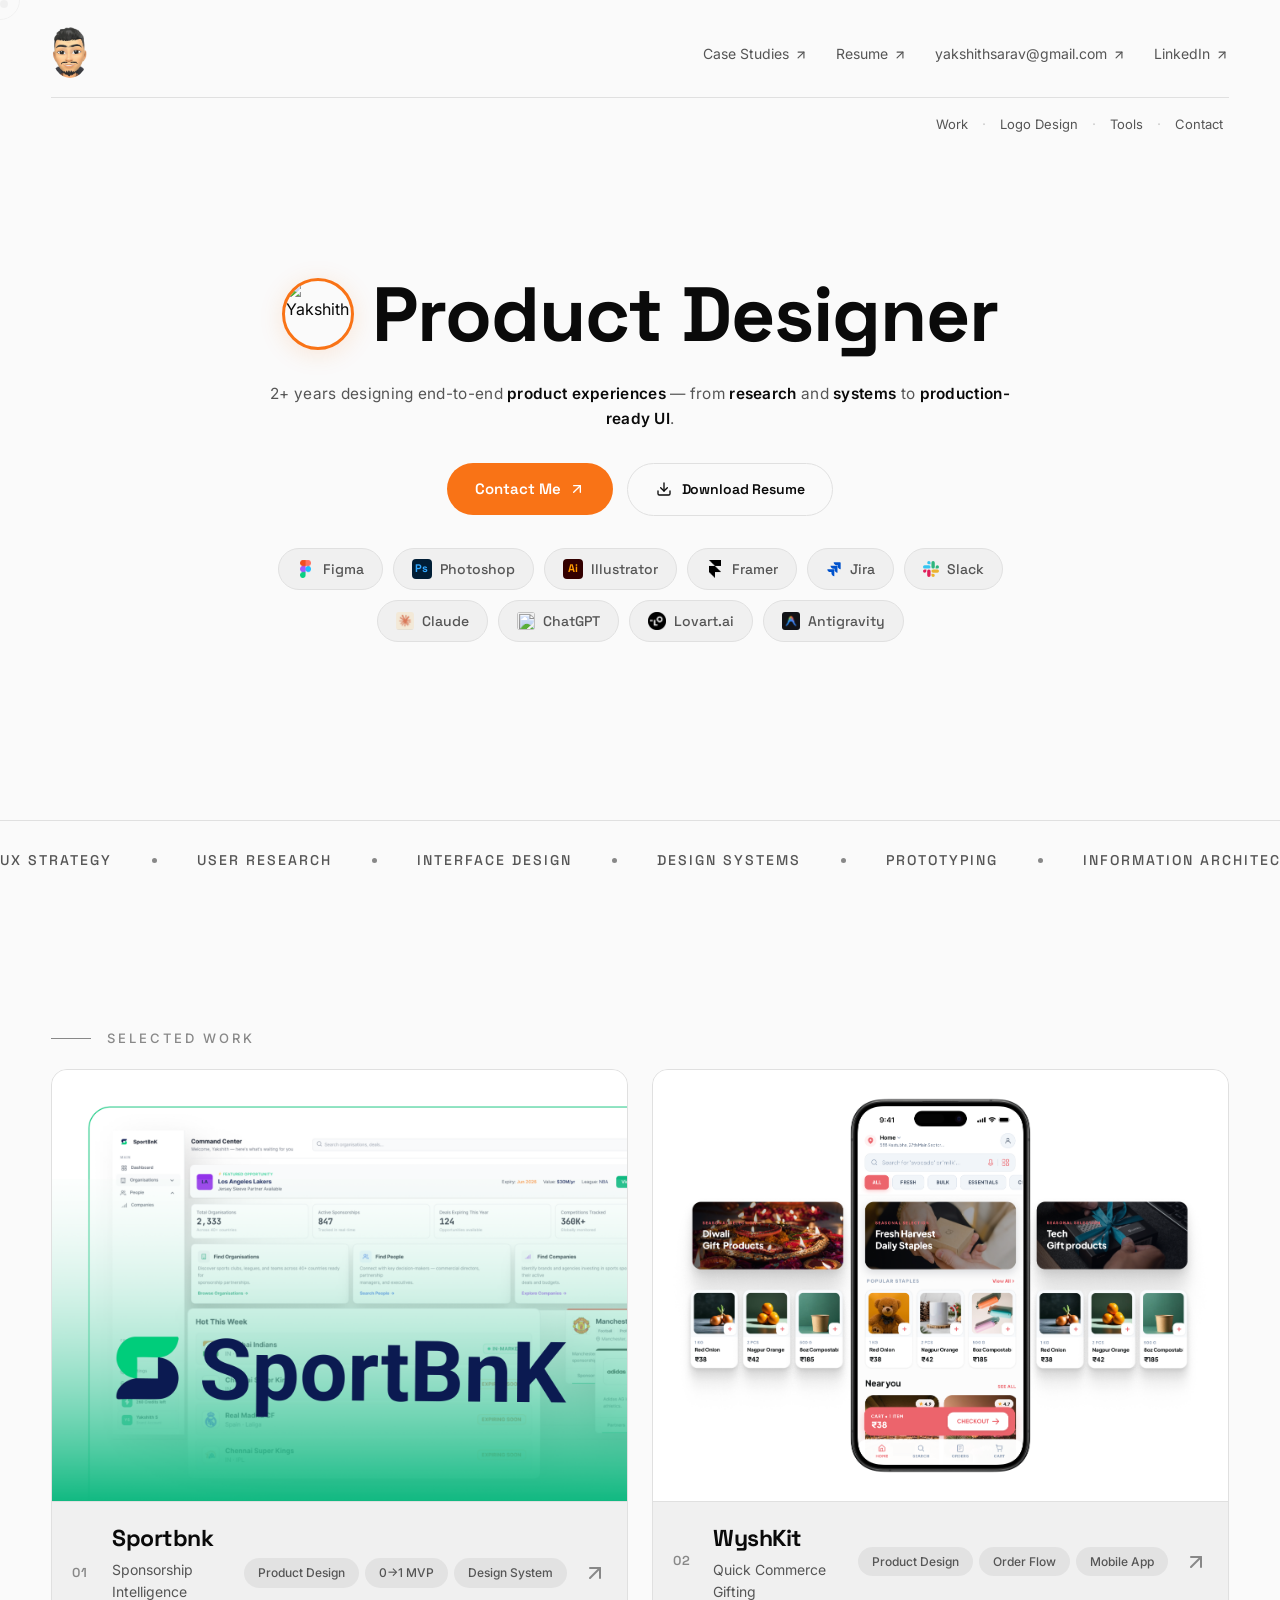
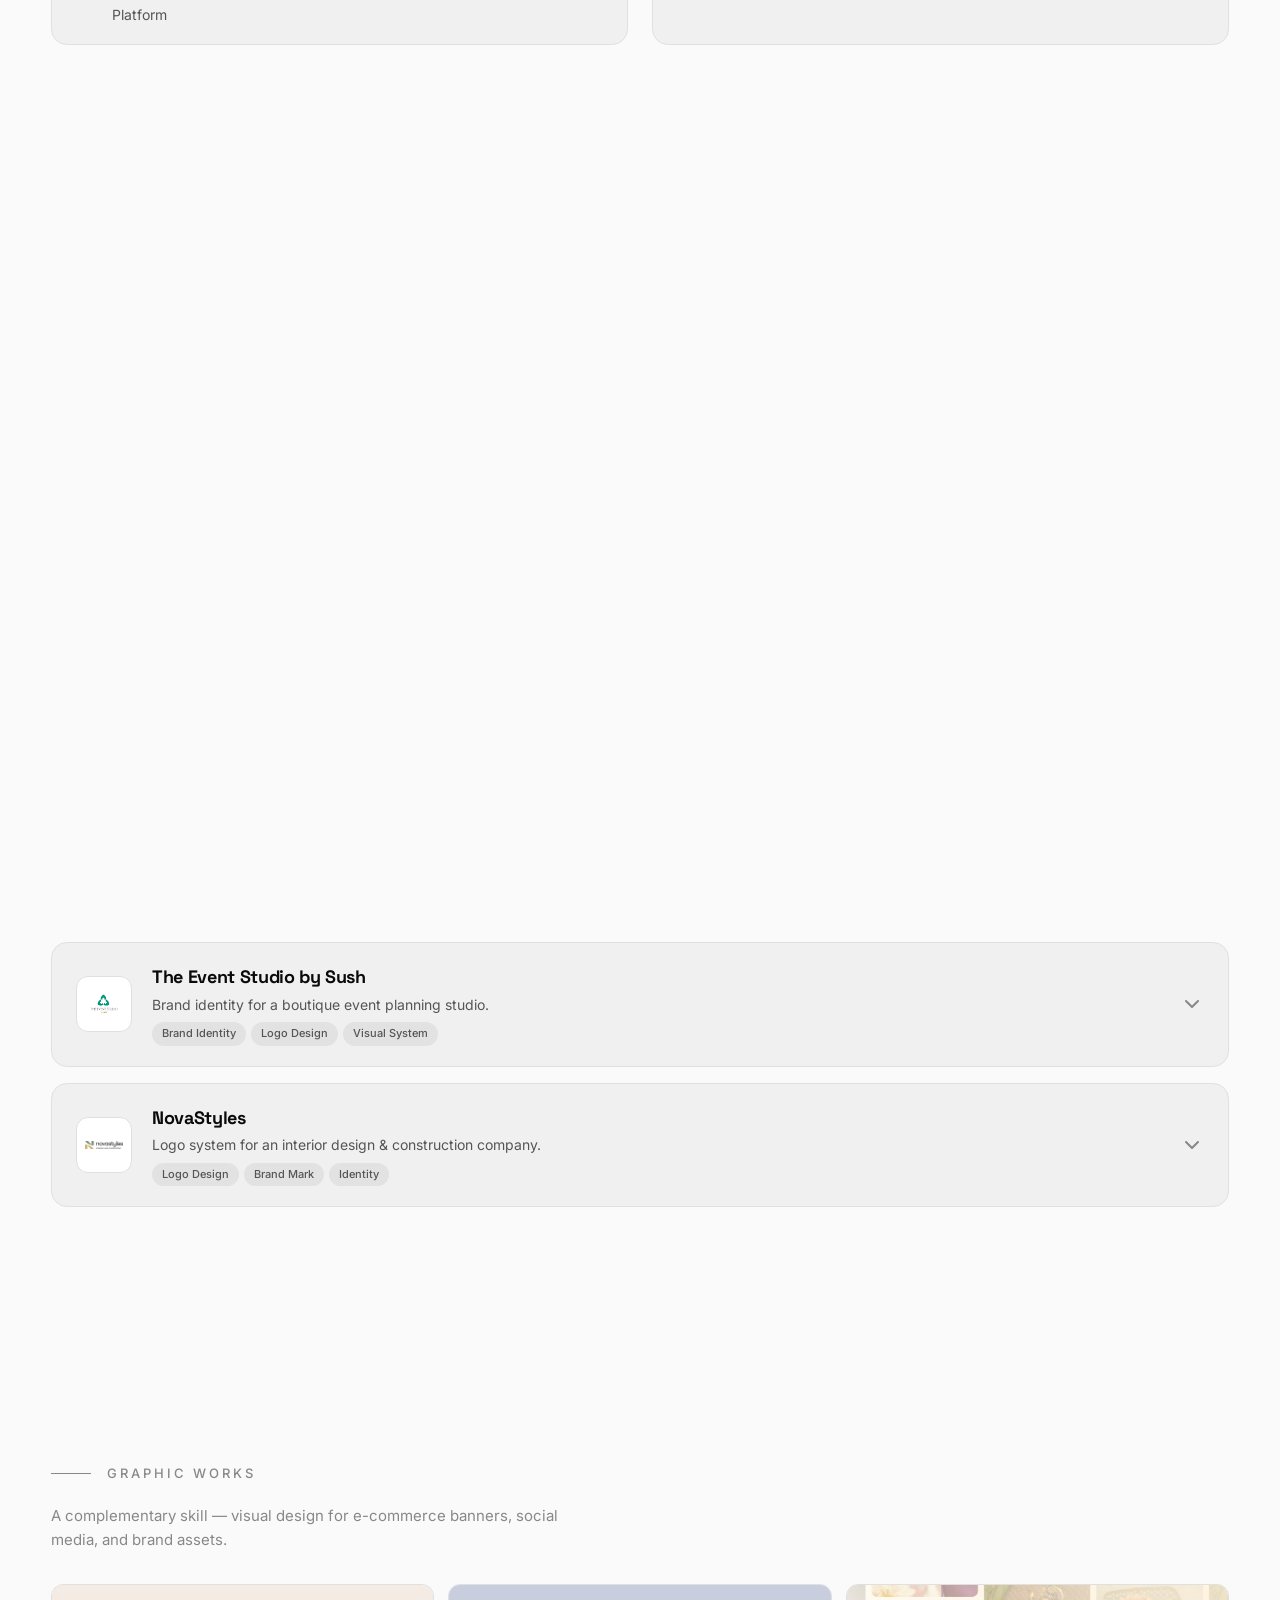
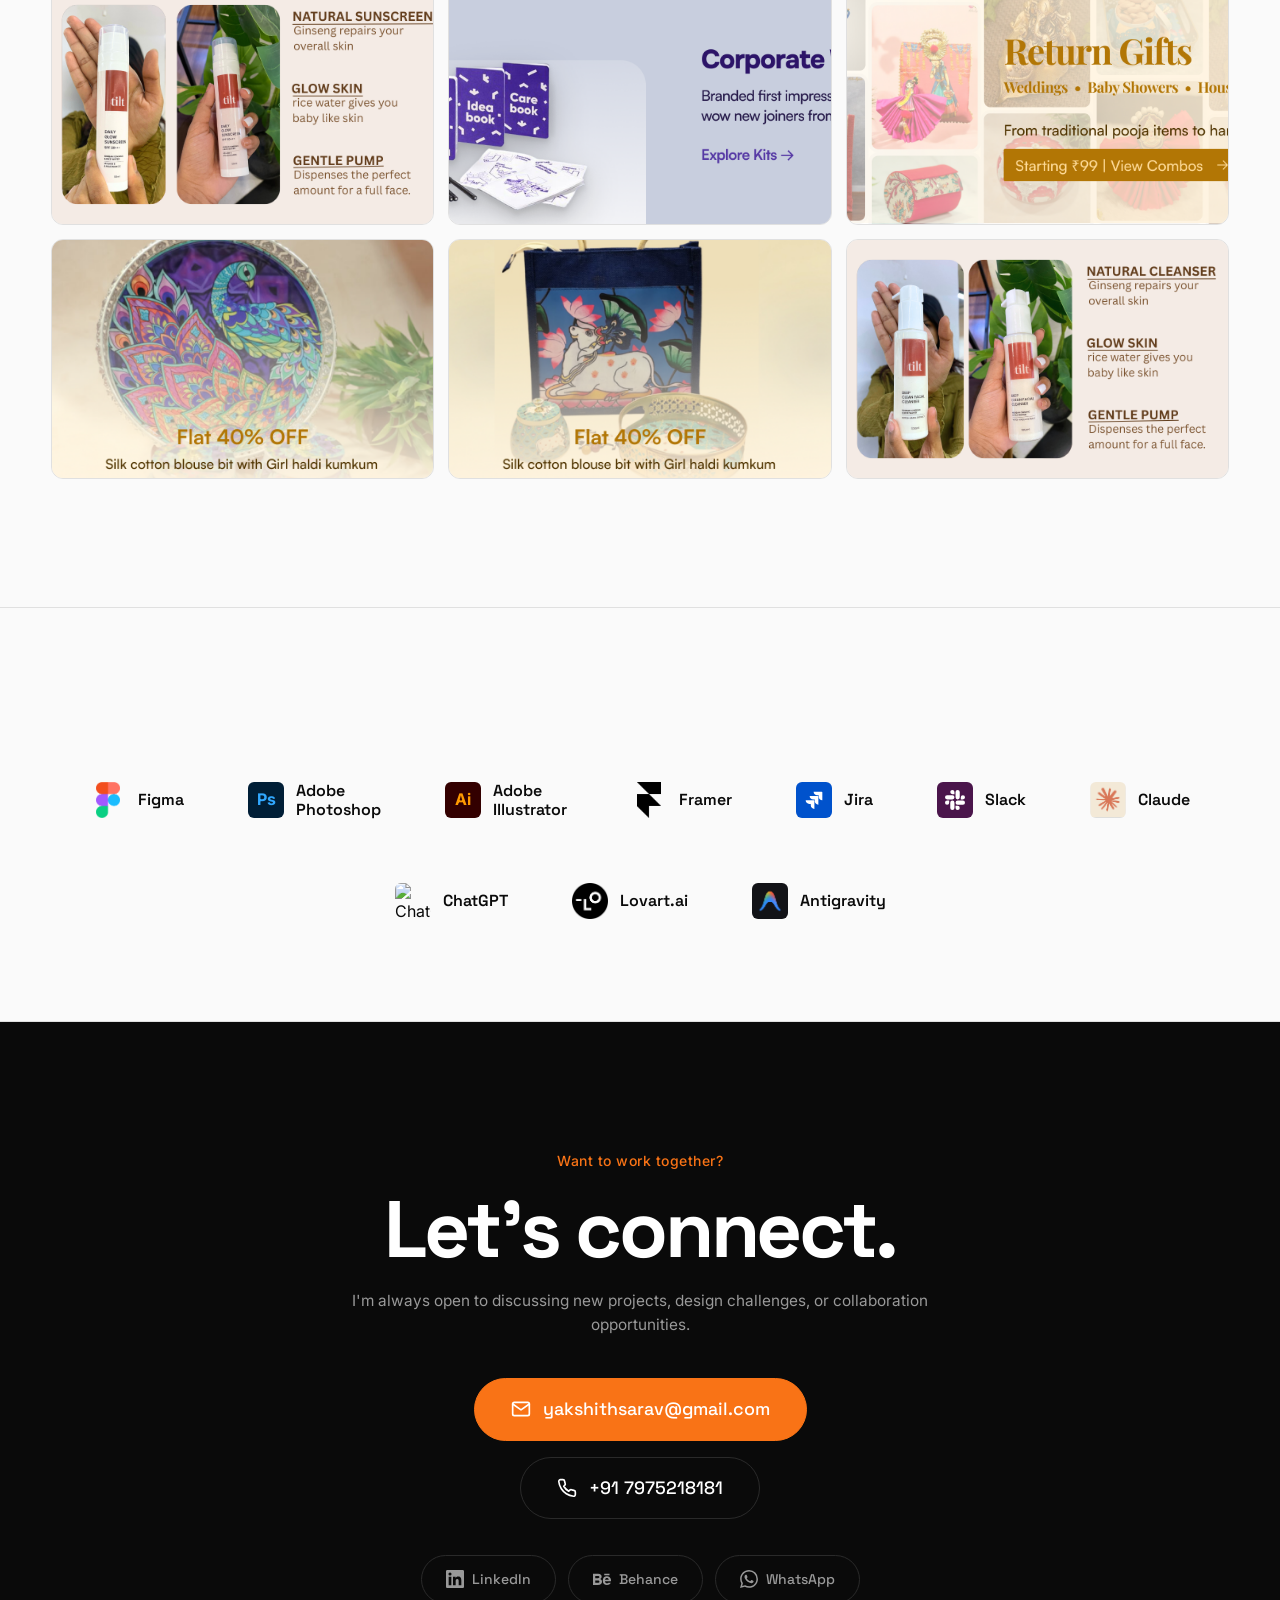
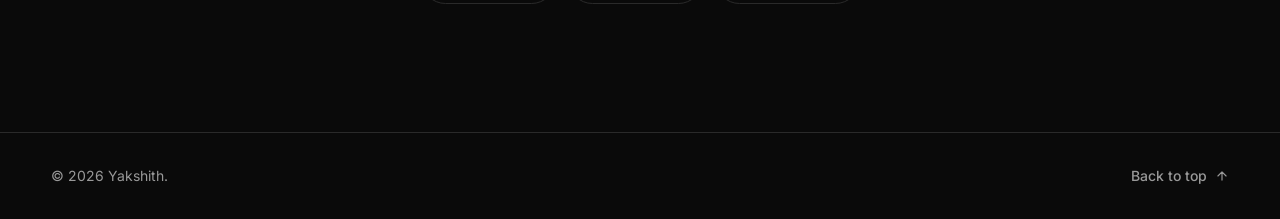
==== commit ed59b130: "Redesign graphic works as simple gallery, remove Arovida, cleanup 227+ unused assets" ====
--- a/index.html
+++ b/index.html
@@ -443,71 +443,30 @@
 
 
   <!-- ═══ GRAPHIC WORKS SECTION ═══ -->
-  <section class="section graphic-works" id="graphic-works">
+  <section class="section gw-section" id="graphic-works">
     <div class="container">
       <div class="section__label reveal">Graphic Works</div>
-
-      <div class="graphic-cards reveal reveal-delay-1">
-
-        <!-- Card 1: Tilt Face Cream -->
-        <div class="graphic-card" id="graphic-card-tilt">
-          <div class="graphic-card__header" onclick="this.parentElement.classList.toggle('graphic-card--open')">
-            <div class="graphic-card__thumb">
-              <img src="assets/graphic works/tilt-sunscreen-features.jpg" alt="Tilt Face Cream" loading="lazy">
-            </div>
-            <div class="graphic-card__info">
-              <h3 class="graphic-card__name">Tilt Face Cream</h3>
-              <p class="graphic-card__desc">E-commerce product marketing visuals for a Korean skincare brand.</p>
-              <div class="graphic-card__tags">
-                <span>Marketing Design</span>
-                <span>Product Visuals</span>
-                <span>E-commerce</span>
-              </div>
-            </div>
-            <svg class="graphic-card__chevron" xmlns="http://www.w3.org/2000/svg" width="24" height="24" viewBox="0 0 24 24" fill="none" stroke="currentColor" stroke-width="2" stroke-linecap="round" stroke-linejoin="round"><polyline points="6 9 12 15 18 9"/></svg>
-          </div>
-          <div class="graphic-card__body">
-            <div class="graphic-card__context">
-              <p>Designed a suite of Amazon listing banners and product detail images for Tilt — a Korean-ingredient sunscreen and skincare brand. The visuals translate complex ingredient stories into clean, lifestyle-led layouts that convert.</p>
-            </div>
-            <div class="graphic-card__gallery">
-              <img src="assets/graphic works/tilt-models-banner.jpg" alt="Tilt models lifestyle banner" loading="lazy">
-              <img src="assets/graphic works/tilt-sunscreen-features.jpg" alt="Tilt sunscreen product features" loading="lazy">
-              <img src="assets/graphic works/tilt-cleanser-features.jpg" alt="Tilt cleanser product features" loading="lazy">
-              <img src="assets/graphic works/tilt-ingredients-quad.jpg" alt="Tilt ingredients layout" loading="lazy">
-            </div>
-          </div>
-        </div>
-
-        <!-- Card 2: Arovida Agency -->
-        <div class="graphic-card" id="graphic-card-arovida">
-          <div class="graphic-card__header" onclick="this.parentElement.classList.toggle('graphic-card--open')">
-            <div class="graphic-card__thumb graphic-card__thumb--dark">
-              <img src="assets/graphic works/arovida-banner.png" alt="Arovida Agency" loading="lazy">
-            </div>
-            <div class="graphic-card__info">
-              <h3 class="graphic-card__name">Arovida Agency</h3>
-              <p class="graphic-card__desc">Creative ad campaigns and social content for a digital growth agency.</p>
-              <div class="graphic-card__tags">
-                <span>Ad Creative</span>
-                <span>Social Media</span>
-                <span>Brand Messaging</span>
-              </div>
-            </div>
-            <svg class="graphic-card__chevron" xmlns="http://www.w3.org/2000/svg" width="24" height="24" viewBox="0 0 24 24" fill="none" stroke="currentColor" stroke-width="2" stroke-linecap="round" stroke-linejoin="round"><polyline points="6 9 12 15 18 9"/></svg>
-          </div>
-          <div class="graphic-card__body">
-            <div class="graphic-card__context">
-              <p>Created bold, concept-driven promotional creatives for Arovida — a digital agency targeting B2B clients. The work spans punchy Instagram ads, brand-tone messaging visuals, and hero banners built to communicate credibility at a glance.</p>
-            </div>
-            <div class="graphic-card__gallery graphic-card__gallery--portrait">
-              <img src="assets/graphic works/arovida-ad-race.jpg" alt="Arovida race ad creative" loading="lazy">
-              <img src="assets/graphic works/arovida-post-1.jpg" alt="Arovida Instagram post 1" loading="lazy">
-              <img src="assets/graphic works/arovida-post-2.jpg" alt="Arovida Instagram post 2" loading="lazy">
-            </div>
-          </div>
-        </div>
-
+      <p class="gw-tagline reveal">A complementary skill — visual design for e-commerce banners, social media, and brand assets.</p>
+
+      <div class="gw-gallery reveal reveal-delay-1">
+        <div class="gw-gallery__item">
+          <img src="assets/graphic works/tilt-sunscreen-features.jpg" alt="Tilt sunscreen product features" loading="lazy">
+        </div>
+        <div class="gw-gallery__item">
+          <img src="assets/graphic works/gh.png" alt="Corporate Welcome Kits banner" loading="lazy">
+        </div>
+        <div class="gw-gallery__item">
+          <img src="assets/graphic works/return gifting.png" alt="Return Gifts e-commerce banner" loading="lazy">
+        </div>
+        <div class="gw-gallery__item">
+          <img src="assets/graphic works/s.png" alt="Peacock mandala product visual" loading="lazy">
+        </div>
+        <div class="gw-gallery__item">
+          <img src="assets/graphic works/Untiftled.png" alt="Traditional bag product visual" loading="lazy">
+        </div>
+        <div class="gw-gallery__item">
+          <img src="assets/graphic works/tilt-cleanser-features.jpg" alt="Tilt cleanser product features" loading="lazy">
+        </div>
       </div>
     </div>
   </section>
--- a/style.css
+++ b/style.css
@@ -3677,231 +3677,69 @@
 }
 
 /* ══════════════════════════════════════
-   GRAPHIC WORKS — EXPANDABLE CARDS
-   ══════════════════════════════════════ */
-.graphic-works {
+   GRAPHIC WORKS — SIMPLE GALLERY
+   ══════════════════════════════════════ */
+.gw-section {
   background: var(--bg-primary);
 }
 
-.graphic-cards {
-  display: flex;
-  flex-direction: column;
-  gap: 16px;
-}
-
-.graphic-card {
-  background: var(--bg-card);
+.gw-tagline {
+  font-size: 15px;
+  font-weight: 400;
+  color: var(--text-muted);
+  line-height: 1.6;
+  margin-bottom: 32px;
+  max-width: 520px;
+}
+
+.gw-gallery {
+  display: grid;
+  grid-template-columns: repeat(3, 1fr);
+  gap: 14px;
+}
+
+.gw-gallery__item {
+  border-radius: 12px;
+  overflow: hidden;
   border: 1px solid var(--border-color);
-  border-radius: 16px;
-  overflow: hidden;
-  transition: box-shadow var(--transition-fast);
-}
-.graphic-card:hover {
-  box-shadow: 0 8px 32px rgba(0,0,0,.06);
-}
-
-.graphic-card__header {
-  display: flex;
-  align-items: center;
-  gap: 20px;
-  padding: 20px 24px;
-  cursor: pointer;
-  transition: background var(--transition-fast);
-  user-select: none;
-}
-.graphic-card__header:hover {
-  background: rgba(0,0,0,.02);
-}
-
-/* Thumbnail preview in collapsed state */
-.graphic-card__thumb {
-  width: 80px;
-  height: 56px;
-  border-radius: 10px;
-  overflow: hidden;
-  background: #f0f0f0;
-  border: 1px solid var(--border-color);
-  flex-shrink: 0;
-}
-.graphic-card__thumb--dark {
-  background: #001466;
-}
-.graphic-card__thumb img {
+  background: #f5f5f5;
+  transition: transform var(--transition-fast), box-shadow var(--transition-fast);
+}
+.gw-gallery__item:hover {
+  transform: translateY(-4px);
+  box-shadow: 0 16px 40px rgba(0,0,0,.08);
+}
+
+.gw-gallery__item img {
   width: 100%;
   height: 100%;
   object-fit: cover;
-}
-
-.graphic-card__info {
-  flex: 1;
-  min-width: 0;
-}
-
-.graphic-card__name {
-  font-family: var(--font-display);
-  font-size: 18px;
-  font-weight: 700;
-  letter-spacing: -.02em;
-  color: var(--text-primary);
-  margin-bottom: 2px;
-}
-
-.graphic-card__desc {
-  font-size: 14px;
-  font-weight: 400;
-  color: var(--text-secondary);
-  margin-bottom: 6px;
-}
-
-.graphic-card__tags {
-  display: flex;
-  flex-wrap: wrap;
-  gap: 5px;
-}
-.graphic-card__tags span {
-  font-size: 11px;
-  font-weight: 500;
-  padding: 3px 10px;
-  border-radius: 100px;
-  background: rgba(10,10,10,.06);
-  color: var(--text-secondary);
-}
-
-.graphic-card__chevron {
-  flex-shrink: 0;
-  color: var(--text-muted);
-  transition: transform .3s var(--ease-out-expo);
-}
-.graphic-card--open .graphic-card__chevron {
-  transform: rotate(180deg);
-}
-
-/* Expandable body */
-.graphic-card__body {
-  max-height: 0;
-  overflow: hidden;
-  transition: max-height .5s var(--ease-out-expo), padding .5s var(--ease-out-expo);
-  padding: 0 24px;
-}
-.graphic-card--open .graphic-card__body {
-  max-height: 4000px;
-  padding: 0 24px 24px;
-}
-
-/* Context blurb */
-.graphic-card__context {
-  margin-bottom: 16px;
-  padding-bottom: 16px;
-  border-bottom: 1px solid var(--border-color);
-}
-.graphic-card__context p {
-  font-size: 14px;
-  font-weight: 400;
-  line-height: 1.6;
-  color: var(--text-secondary);
-}
-
-/* Landscape gallery — 1 full-width hero + 3 columns below */
-.graphic-card__gallery {
-  display: grid;
-  grid-template-columns: repeat(3, 1fr);
-  gap: 12px;
-}
-.graphic-card__gallery img {
-  width: 100%;
-  border-radius: 10px;
-  border: 1px solid var(--border-color);
-  object-fit: cover;
-  transition: transform var(--transition-fast), box-shadow var(--transition-fast);
   display: block;
-}
-.graphic-card__gallery img:first-child {
-  grid-column: 1 / -1;
-  aspect-ratio: 16 / 7;
-  object-fit: cover;
-}
-.graphic-card__gallery img:not(:first-child) {
   aspect-ratio: 16 / 10;
-}
-.graphic-card__gallery img:hover {
-  transform: translateY(-3px);
-  box-shadow: 0 12px 32px rgba(0,0,0,.08);
-}
-
-/* Portrait gallery — for Arovida's tall/portrait creatives */
-.graphic-card__gallery--portrait {
-  grid-template-columns: repeat(3, 1fr);
-}
-.graphic-card__gallery--portrait img:first-child {
-  grid-column: 1 / -1;
-  aspect-ratio: 9 / 14;
-  max-height: 520px;
-  margin: 0 auto;
-  width: auto;
-  max-width: 100%;
-}
-.graphic-card__gallery--portrait img:first-child {
-  grid-column: 1 / -1;
-  width: 100%;
-  max-height: 520px;
-  aspect-ratio: auto;
-  object-position: top;
-}
-.graphic-card__gallery--portrait img:not(:first-child) {
-  aspect-ratio: 9 / 16;
+  transition: transform .6s var(--ease-out-expo);
+}
+.gw-gallery__item:hover img {
+  transform: scale(1.03);
 }
 
 /* Graphic Works — Responsive */
 @media (max-width: 768px) {
-  .graphic-card__header {
-    gap: 14px;
-    padding: 16px 18px;
-  }
-  .graphic-card__thumb {
-    width: 64px;
-    height: 44px;
-    border-radius: 8px;
-  }
-  .graphic-card__name {
-    font-size: 16px;
-  }
-  .graphic-card__desc {
-    font-size: 13px;
-  }
-  .graphic-card__body {
-    padding: 0 18px;
-  }
-  .graphic-card--open .graphic-card__body {
-    padding: 0 18px 18px;
-  }
-  .graphic-card__gallery {
+  .gw-gallery {
+    grid-template-columns: repeat(2, 1fr);
+    gap: 10px;
+  }
+  .gw-tagline {
+    font-size: 14px;
+    margin-bottom: 24px;
+  }
+}
+@media (max-width: 480px) {
+  .gw-gallery {
     grid-template-columns: 1fr;
     gap: 10px;
   }
-  .graphic-card__gallery img:first-child {
+  .gw-gallery__item img {
     aspect-ratio: 16 / 9;
-  }
-  .graphic-card__gallery img:not(:first-child) {
-    aspect-ratio: 4 / 3;
-  }
-  .graphic-card__gallery--portrait img:first-child {
-    aspect-ratio: 4 / 5;
-    max-height: 360px;
-  }
-  .graphic-card__gallery--portrait img:not(:first-child) {
-    aspect-ratio: 4 / 5;
-  }
-}
-@media (max-width: 480px) {
-  .graphic-card__header {
-    padding: 14px 16px;
-  }
-  .graphic-card__name {
-    font-size: 15px;
-  }
-  .graphic-card__tags span {
-    font-size: 10px;
-    padding: 2px 8px;
   }
 }
 
